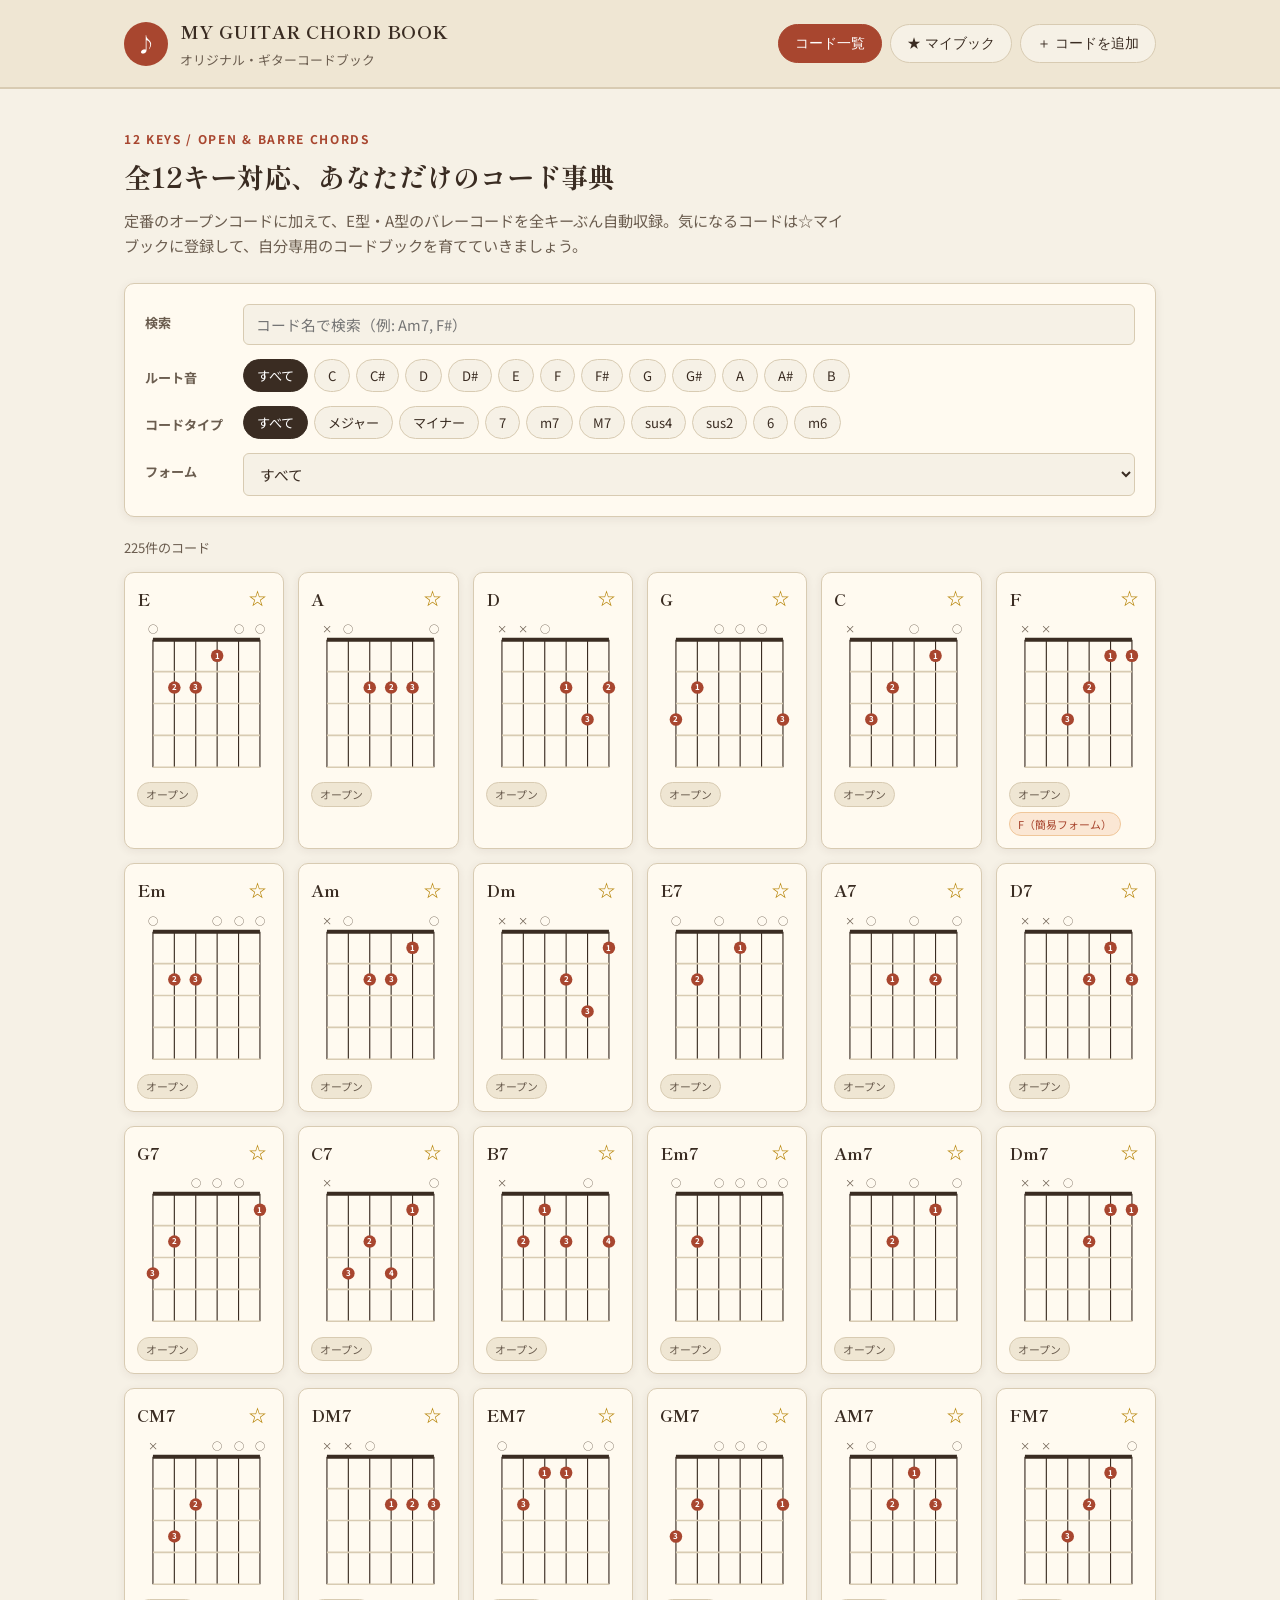
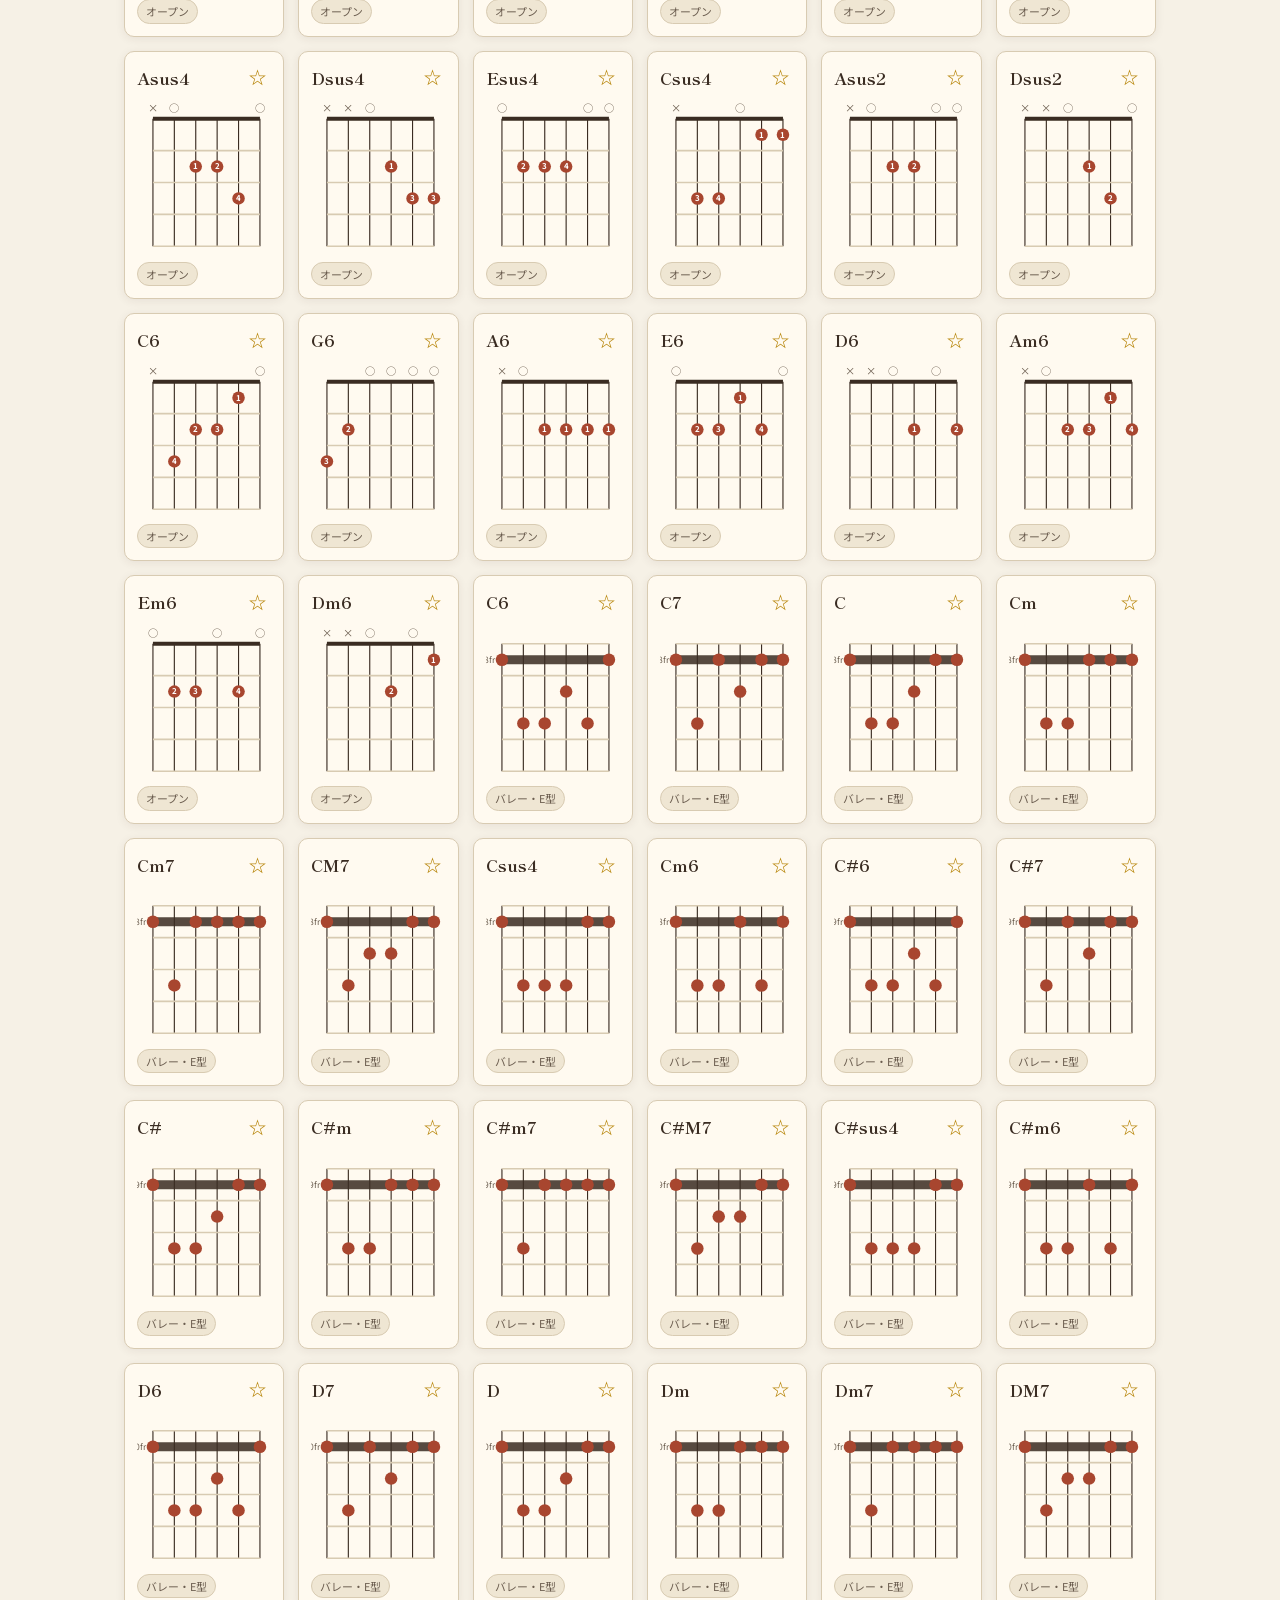
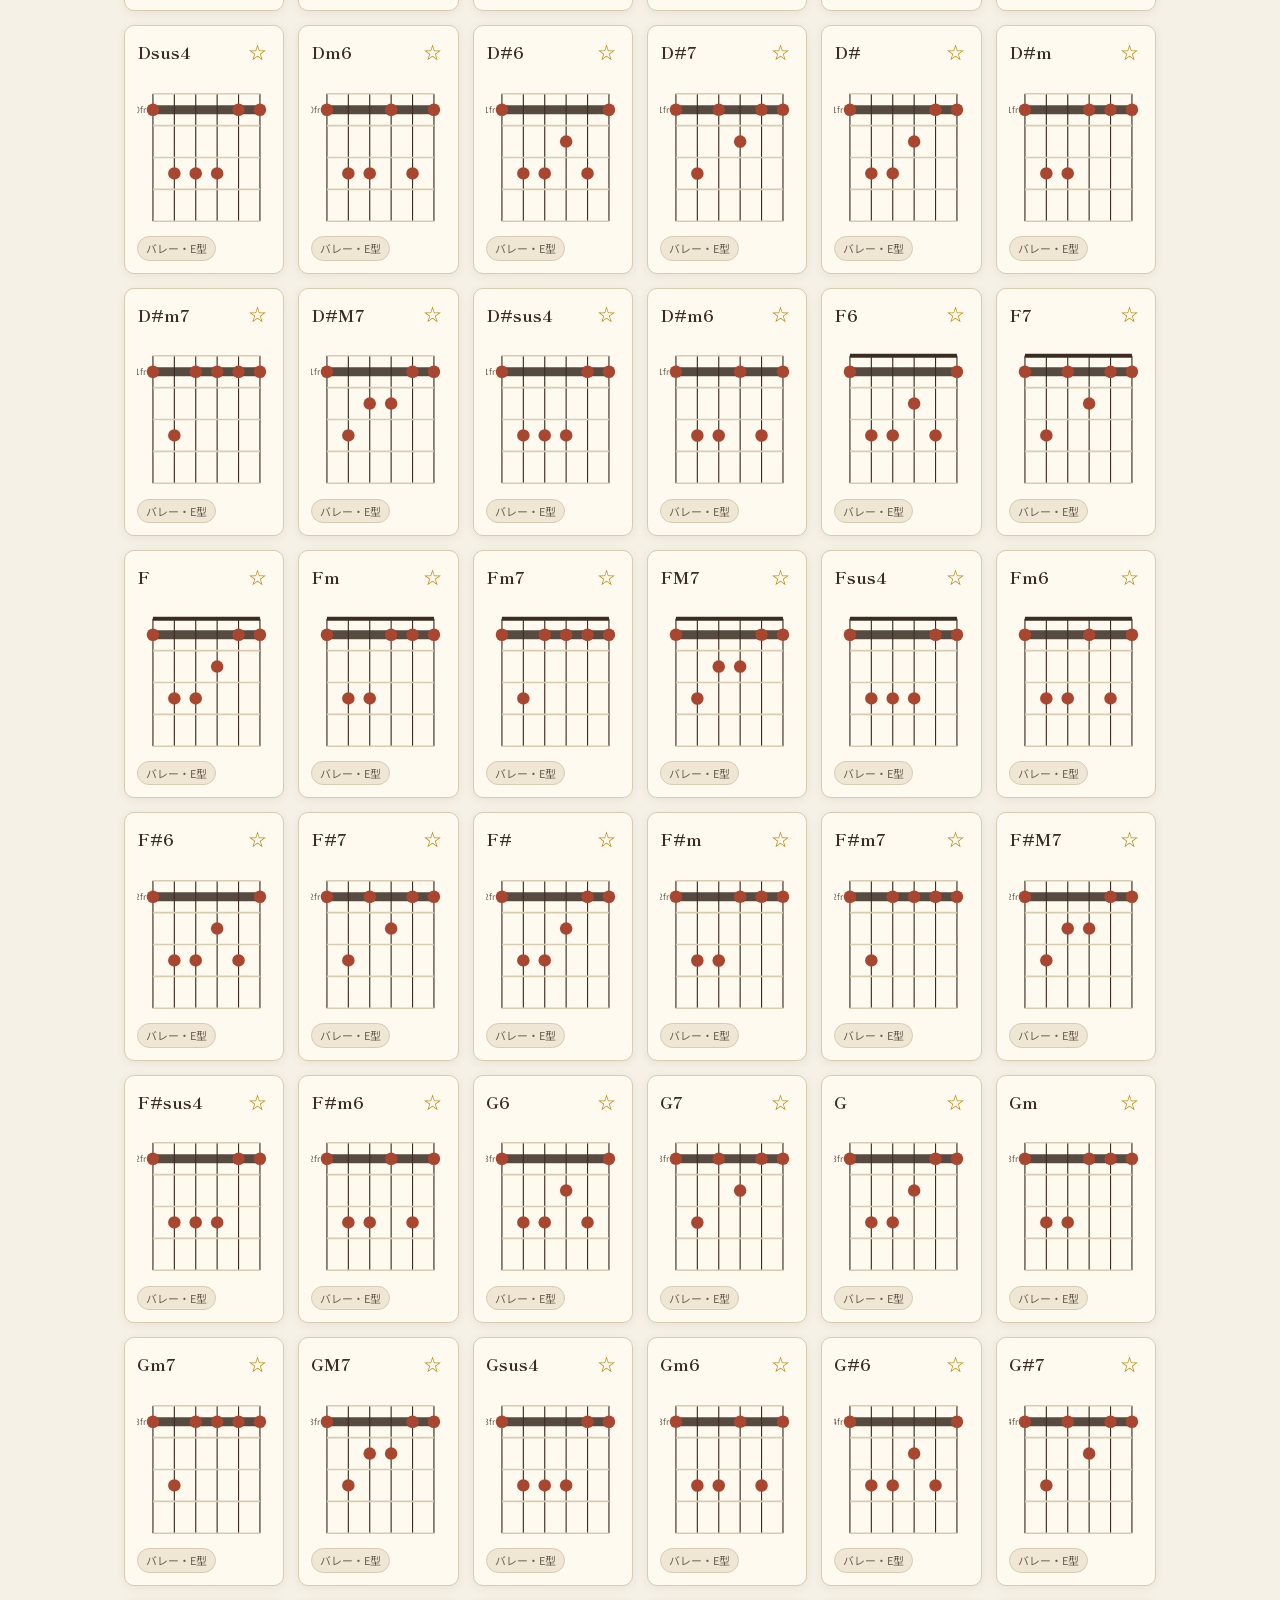
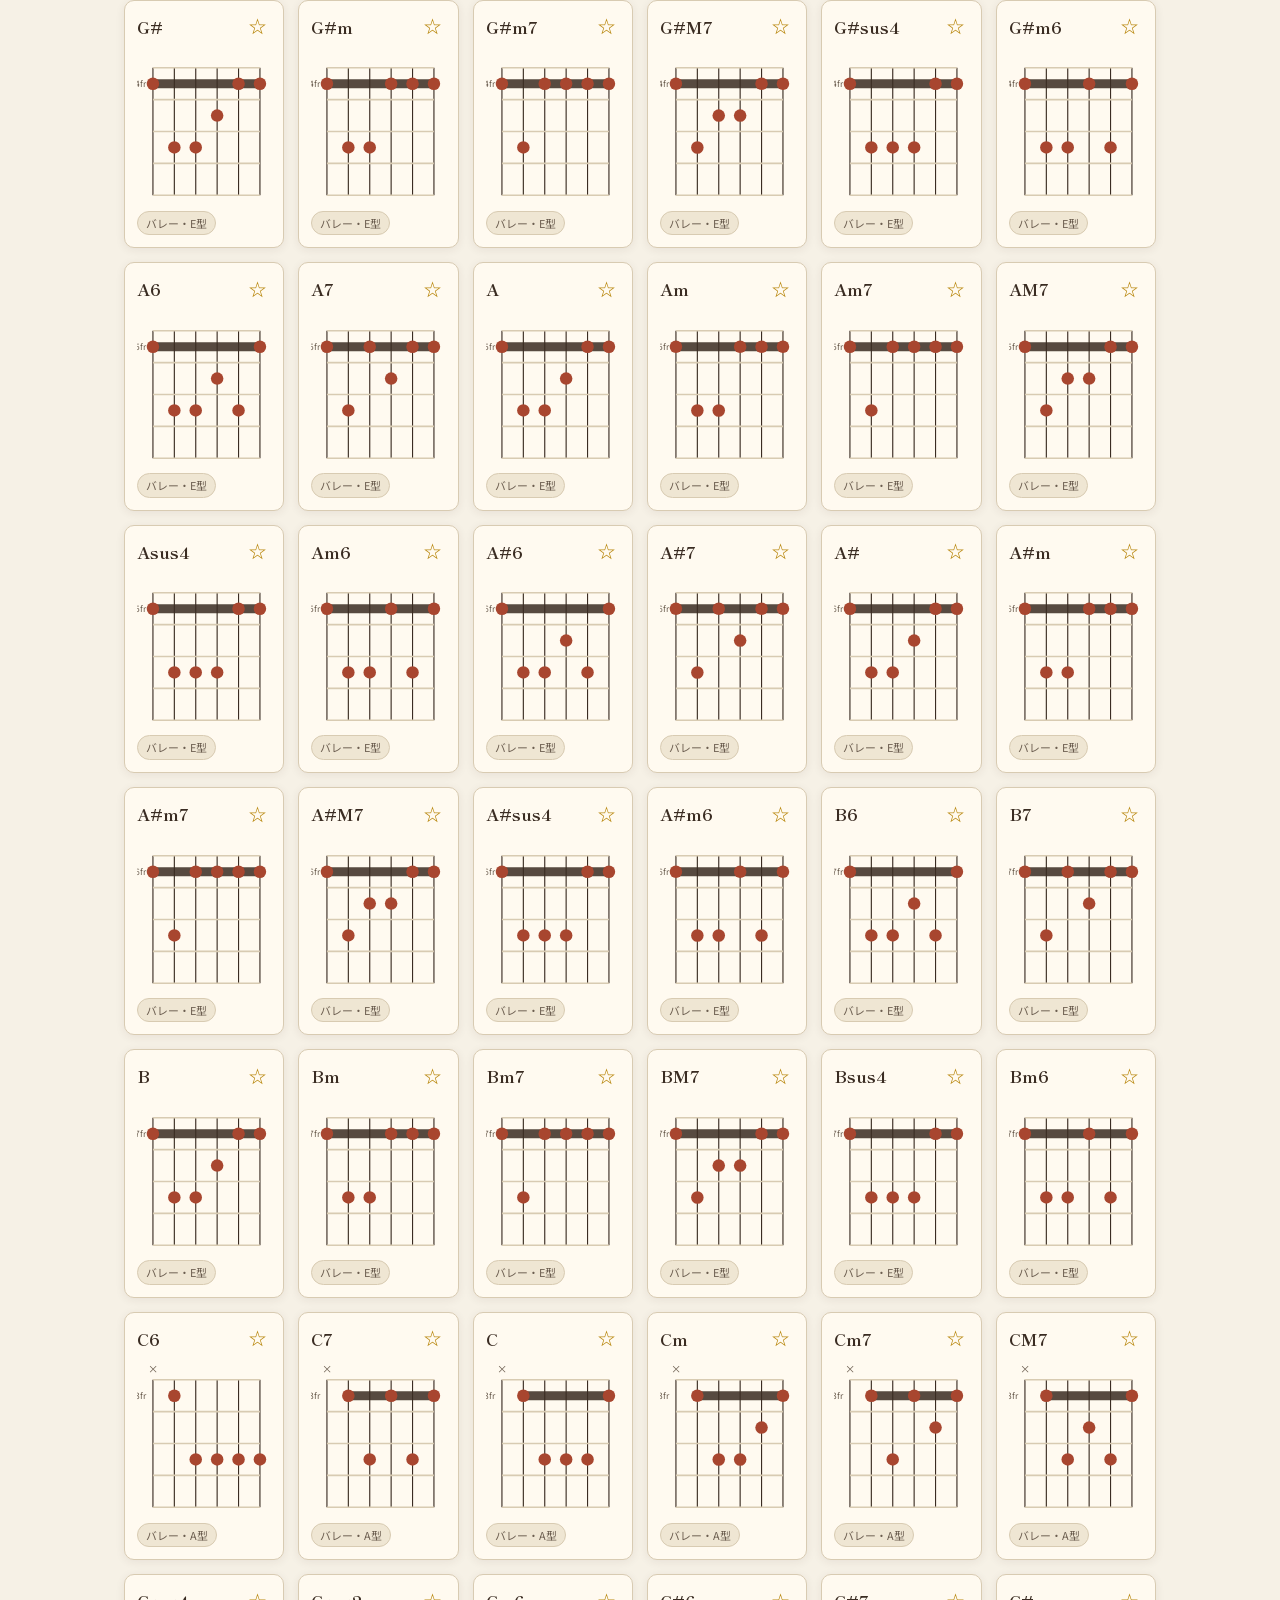
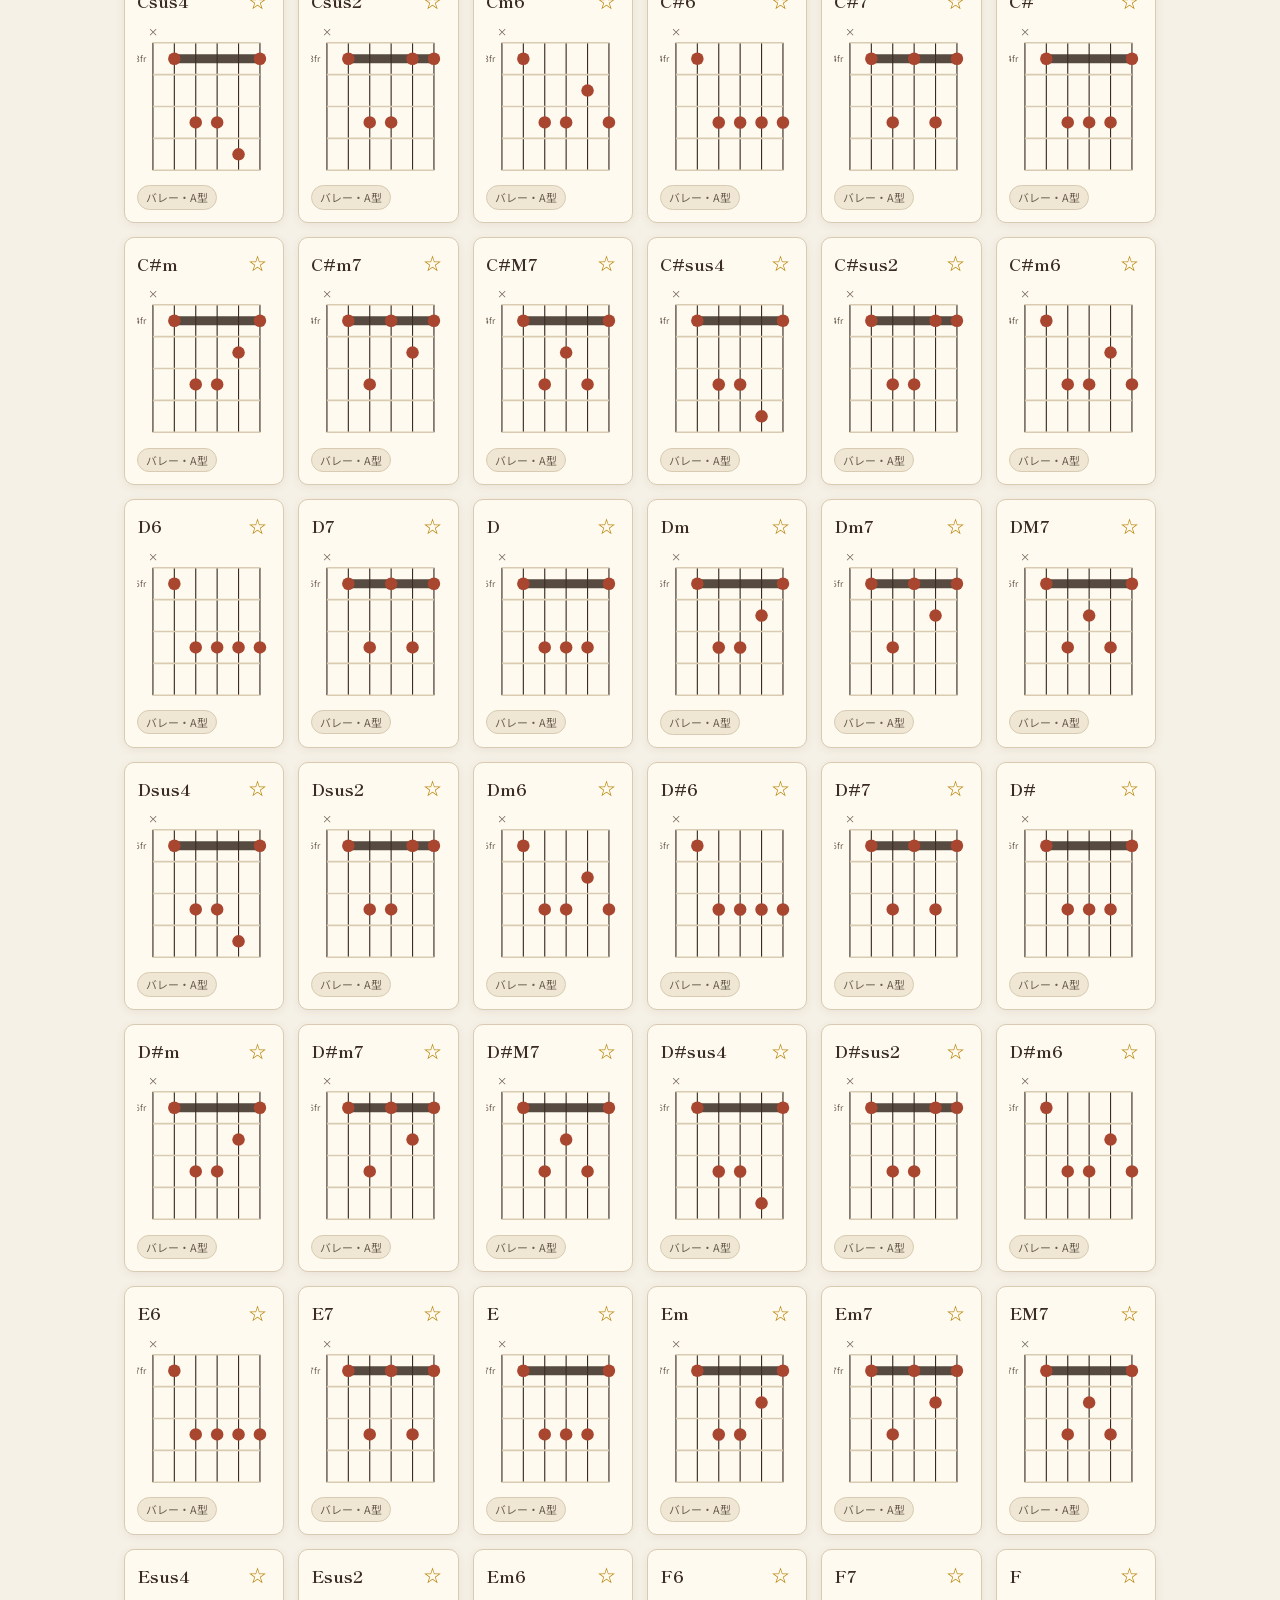
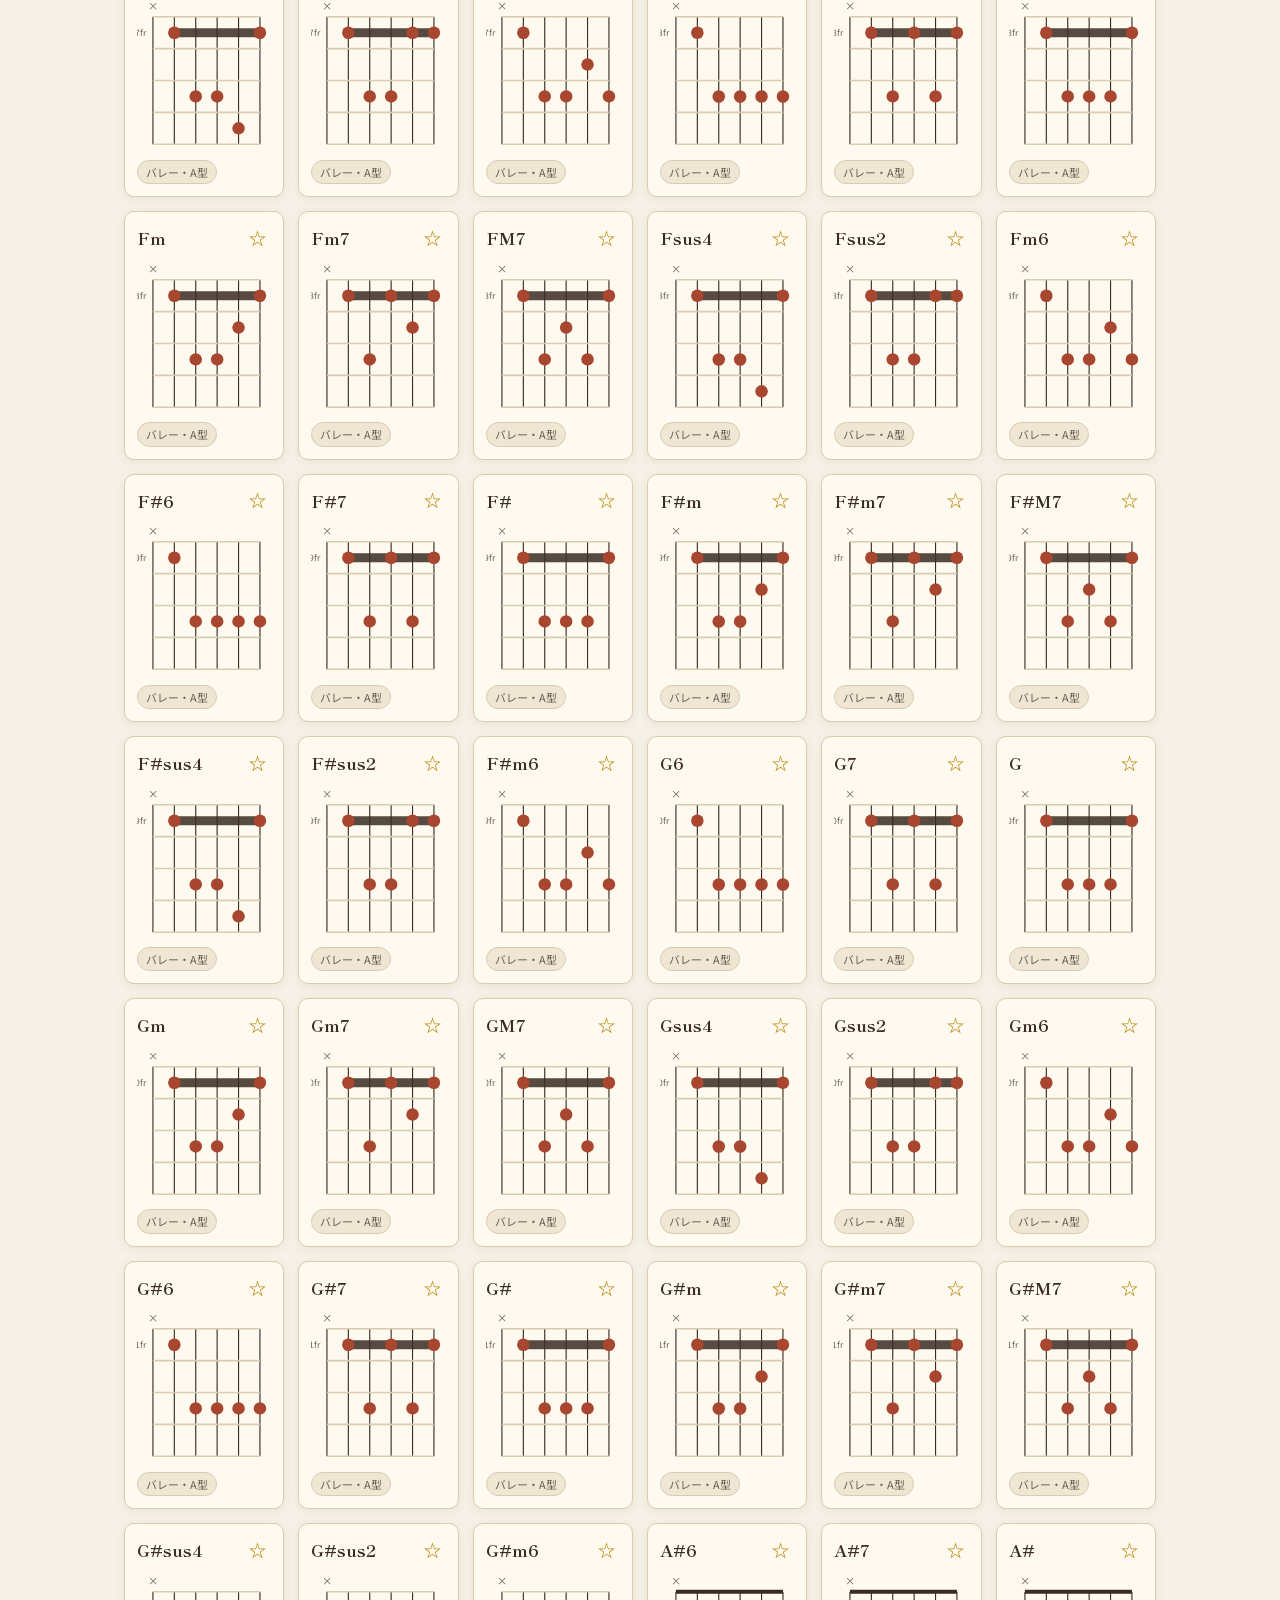
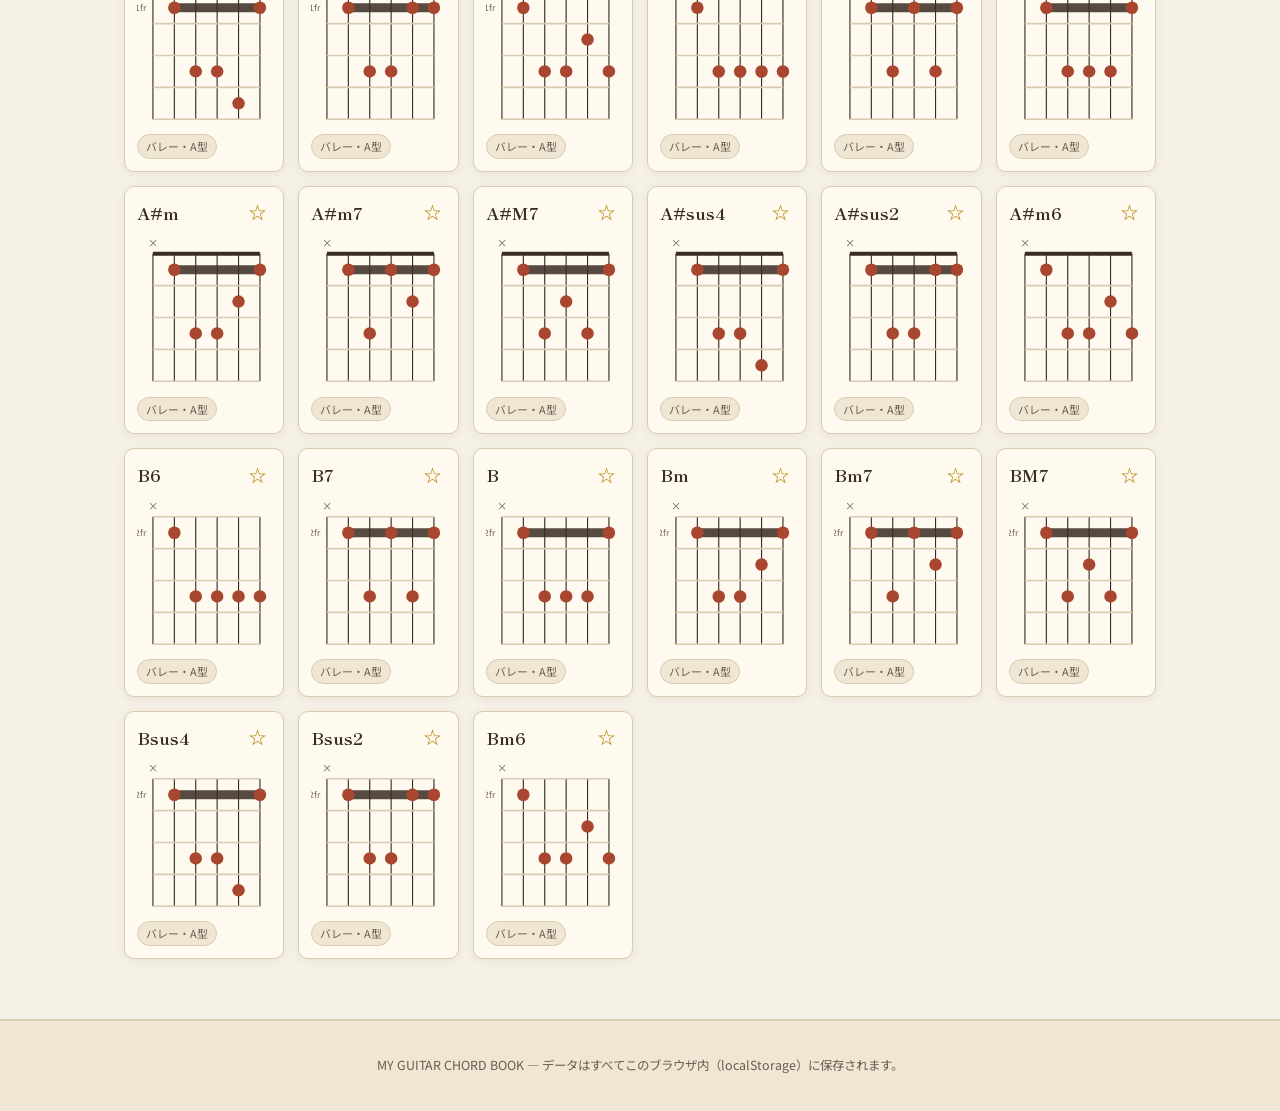
==== guitar-chordbook/index.html @ 86be12a0 "Add original guitar chord book web app Interactive chord library covering all 12 keys with open chor" ====
<!DOCTYPE html>
<html lang="ja">
<head>
<meta charset="UTF-8">
<meta name="viewport" content="width=device-width, initial-scale=1.0">
<title>MY GUITAR CHORD BOOK | オリジナルギターコードブック</title>
<meta name="description" content="全12キー対応、オープンコードとバレーコード（E型・A型）を網羅したオリジナルのギターコードブック。お気に入り登録、練習メモ、自作コードの追加もできます。">
<link rel="preconnect" href="https://fonts.googleapis.com">
<link rel="preconnect" href="https://fonts.gstatic.com" crossorigin>
<link href="https://fonts.googleapis.com/css2?family=Shippori+Mincho:wght@500;700&family=Noto+Sans+JP:wght@400;500;700&display=swap" rel="stylesheet">
<link rel="stylesheet" href="css/style.css">
</head>
<body>

<header class="header">
  <div class="container header__inner">
    <div class="brand">
      <span class="brand__mark" aria-hidden="true">♪</span>
      <div>
        <p class="brand__title">MY GUITAR CHORD BOOK</p>
        <p class="brand__subtitle">オリジナル・ギターコードブック</p>
      </div>
    </div>
    <nav class="nav-tabs" id="navTabs">
      <button class="nav-tab is-active" data-view="library">コード一覧</button>
      <button class="nav-tab" data-view="mybook">★ マイブック</button>
      <button class="nav-tab" data-view="add">＋ コードを追加</button>
    </nav>
  </div>
</header>

<main class="container">

  <section id="libraryPanel">
    <div class="intro">
      <p class="intro__eyebrow">12 KEYS / OPEN &amp; BARRE CHORDS</p>
      <h1 class="intro__title">全12キー対応、あなただけのコード事典</h1>
      <p class="intro__text">定番のオープンコードに加えて、E型・A型のバレーコードを全キーぶん自動収録。気になるコードは☆マイブックに登録して、自分専用のコードブックを育てていきましょう。</p>
    </div>

    <div class="filter-bar" id="filterBar">
      <div class="filter-row">
        <label class="filter-label">検索</label>
        <input type="search" id="searchInput" class="search-input" placeholder="コード名で検索（例: Am7, F#）">
      </div>
      <div class="filter-row">
        <label class="filter-label">ルート音</label>
        <div class="chip-row" id="rootFilter"></div>
      </div>
      <div class="filter-row">
        <label class="filter-label">コードタイプ</label>
        <div class="chip-row" id="typeFilter"></div>
      </div>
      <div class="filter-row">
        <label class="filter-label" for="voicingFilter">フォーム</label>
        <select id="voicingFilter" class="select-input">
          <option value="all">すべて</option>
          <option value="open">オープンコード</option>
          <option value="barre-E-shape">バレーコード（E型）</option>
          <option value="barre-A-shape">バレーコード（A型）</option>
        </select>
      </div>
    </div>

    <p class="mybook-hint" id="mybookHint" hidden>★をつけたお気に入りコードと、自分で追加したマイコードが表示されています。</p>

    <p class="result-count" id="resultCount"></p>
    <div class="chord-grid" id="chordGrid"></div>
    <p class="empty-state" id="emptyState" hidden></p>
  </section>

  <section id="addPanel" hidden>
    <div class="intro">
      <p class="intro__eyebrow">CREATE YOUR OWN</p>
      <h1 class="intro__title">オリジナルコードを追加する</h1>
      <p class="intro__text">好きな押さえ方や、曲の中で見つけた独自のボイシングを登録できます。フレット番号は開放弦なら 0、鳴らさない弦は X（または空欄）を入力してください。</p>
    </div>

    <form id="addForm" class="form">
      <div class="form__field">
        <label for="customName">コード名</label>
        <input type="text" id="customName" placeholder="例: Csus2(自作フォーム)" required>
      </div>

      <div class="form__grid" id="fretInputs"></div>

      <div class="form__field">
        <label for="customMemo">メモ（任意）</label>
        <textarea id="customMemo" rows="3" placeholder="使う曲、押さえ方のコツなど"></textarea>
      </div>

      <button type="submit" class="btn btn--primary">マイブックに追加する</button>
    </form>
  </section>

</main>

<div class="modal" id="chordModal" hidden>
  <div class="modal__panel" role="dialog" aria-modal="true">
    <button class="modal__close" data-action="close" aria-label="閉じる">×</button>
    <div id="modalBody"></div>
  </div>
</div>

<footer class="footer">
  <div class="container footer__inner">
    <p>MY GUITAR CHORD BOOK &mdash; データはすべてこのブラウザ内（localStorage）に保存されます。</p>
  </div>
</footer>

<script src="js/chords.js"></script>
<script src="js/app.js"></script>
</body>
</html>
---- guitar-chordbook/css/style.css ----
:root {
  --paper: #f6f1e6;
  --paper-alt: #efe6d3;
  --ink: #3a2c22;
  --ink-soft: #6b5d4f;
  --line: #d8cbb2;
  --accent: #a8462f;
  --accent-soft: #c97a4a;
  --gold: #b8860b;
  --card-bg: #fffaf0;
  --shadow: 0 2px 10px rgba(58, 44, 34, 0.08);
  --radius: 10px;
  font-size: 16px;
}

* { box-sizing: border-box; }

body {
  margin: 0;
  background: var(--paper);
  color: var(--ink);
  font-family: 'Noto Sans JP', -apple-system, BlinkMacSystemFont, sans-serif;
  line-height: 1.7;
}

h1, h2, .brand__title {
  font-family: 'Shippori Mincho', serif;
}

.container {
  max-width: 1080px;
  margin: 0 auto;
  padding: 0 24px;
}

a { color: inherit; }

/* ---------- Header ---------- */

.header {
  background: var(--paper-alt);
  border-bottom: 2px solid var(--line);
  position: sticky;
  top: 0;
  z-index: 20;
}

.header__inner {
  display: flex;
  align-items: center;
  justify-content: space-between;
  flex-wrap: wrap;
  gap: 16px;
  padding: 16px 24px;
}

.brand {
  display: flex;
  align-items: center;
  gap: 12px;
}

.brand__mark {
  width: 44px;
  height: 44px;
  border-radius: 50%;
  background: var(--accent);
  color: #fff;
  display: flex;
  align-items: center;
  justify-content: center;
  font-size: 20px;
  flex-shrink: 0;
}

.brand__title {
  margin: 0;
  font-weight: 700;
  font-size: 1.15rem;
  letter-spacing: 0.02em;
}

.brand__subtitle {
  margin: 2px 0 0;
  font-size: 0.8rem;
  color: var(--ink-soft);
}

.nav-tabs {
  display: flex;
  gap: 8px;
  flex-wrap: wrap;
}

.nav-tab {
  border: 1px solid var(--line);
  background: var(--paper);
  color: var(--ink);
  padding: 9px 16px;
  border-radius: 999px;
  font-size: 0.88rem;
  cursor: pointer;
  font-weight: 500;
  transition: background 0.15s, color 0.15s, border-color 0.15s;
}

.nav-tab:hover { border-color: var(--accent-soft); }

.nav-tab.is-active {
  background: var(--accent);
  border-color: var(--accent);
  color: #fff;
}

/* ---------- Intro ---------- */

.intro {
  padding: 40px 0 24px;
  max-width: 720px;
}

.intro__eyebrow {
  margin: 0 0 8px;
  letter-spacing: 0.14em;
  font-size: 0.75rem;
  color: var(--accent);
  font-weight: 700;
}

.intro__title {
  margin: 0 0 12px;
  font-size: 1.7rem;
  line-height: 1.4;
}

.intro__text {
  margin: 0;
  color: var(--ink-soft);
  font-size: 0.95rem;
}

/* ---------- Filter bar ---------- */

.filter-bar {
  background: var(--card-bg);
  border: 1px solid var(--line);
  border-radius: var(--radius);
  padding: 20px;
  margin-bottom: 20px;
  display: flex;
  flex-direction: column;
  gap: 14px;
  box-shadow: var(--shadow);
}

.filter-bar[hidden] { display: none; }

.filter-row {
  display: flex;
  align-items: flex-start;
  gap: 14px;
  flex-wrap: wrap;
}

.filter-label {
  font-size: 0.82rem;
  font-weight: 700;
  color: var(--ink-soft);
  min-width: 84px;
  padding-top: 8px;
}

.search-input, .select-input {
  flex: 1;
  min-width: 200px;
  padding: 9px 12px;
  border: 1px solid var(--line);
  border-radius: 6px;
  background: var(--paper);
  color: var(--ink);
  font-size: 0.92rem;
  font-family: inherit;
}

.chip-row {
  display: flex;
  flex-wrap: wrap;
  gap: 6px;
}

.chip {
  border: 1px solid var(--line);
  background: var(--paper);
  color: var(--ink);
  padding: 6px 13px;
  border-radius: 999px;
  font-size: 0.82rem;
  cursor: pointer;
  font-family: inherit;
}

.chip:hover { border-color: var(--accent-soft); }

.chip.is-active {
  background: var(--ink);
  border-color: var(--ink);
  color: #fff;
}

.mybook-hint {
  color: var(--ink-soft);
  font-size: 0.88rem;
  margin: 0 0 12px;
}

.result-count {
  color: var(--ink-soft);
  font-size: 0.82rem;
  margin: 0 0 12px;
}

.empty-state {
  text-align: center;
  color: var(--ink-soft);
  padding: 60px 20px;
  font-size: 0.95rem;
}

/* ---------- Chord grid & cards ---------- */

.chord-grid {
  display: grid;
  grid-template-columns: repeat(auto-fill, minmax(160px, 1fr));
  gap: 14px;
  padding-bottom: 60px;
}

.chord-card {
  background: var(--card-bg);
  border: 1px solid var(--line);
  border-radius: var(--radius);
  padding: 12px;
  cursor: pointer;
  box-shadow: var(--shadow);
  transition: transform 0.12s, box-shadow 0.12s;
}

.chord-card:hover, .chord-card:focus-visible {
  transform: translateY(-2px);
  box-shadow: 0 6px 16px rgba(58, 44, 34, 0.14);
  outline: none;
}

.chord-card__head {
  display: flex;
  align-items: center;
  justify-content: space-between;
  margin-bottom: 4px;
}

.chord-card__name {
  margin: 0;
  font-size: 1.05rem;
  font-weight: 700;
  font-family: 'Shippori Mincho', serif;
}

.star-btn {
  border: none;
  background: none;
  font-size: 1.2rem;
  color: var(--gold);
  cursor: pointer;
  line-height: 1;
  padding: 2px 4px;
}

.chord-card__diagram { display: flex; justify-content: center; }

.chord-card__foot {
  display: flex;
  flex-wrap: wrap;
  gap: 5px;
  margin-top: 6px;
}

.badge {
  font-size: 0.68rem;
  padding: 2px 8px;
  border-radius: 999px;
  background: var(--paper-alt);
  color: var(--ink-soft);
  border: 1px solid var(--line);
}

.badge--alt { background: #fbe7d4; color: var(--accent); border-color: #f0c79a; }
.badge--custom { background: #e4efe0; color: #3f6b34; border-color: #bcd8b0; }

/* ---------- SVG chord diagram ---------- */

.chord-svg { display: block; }
.string-line { stroke: var(--ink); stroke-width: 1; }
.fret-line { stroke: var(--line); stroke-width: 1.4; }
.nut-line { stroke: var(--ink); stroke-width: 3.5; }
.barre-bar { stroke: var(--ink); stroke-width: 8; stroke-linecap: round; opacity: 0.85; }
.dot { fill: var(--accent); }
.finger-label { fill: #fff; font-size: 7px; font-weight: 700; font-family: 'Noto Sans JP', sans-serif; }
.string-mark { fill: var(--ink-soft); font-size: 9px; font-family: 'Noto Sans JP', sans-serif; }
.fret-label { fill: var(--ink-soft); font-size: 7.5px; font-family: 'Noto Sans JP', sans-serif; }

/* ---------- Form (add custom chord) ---------- */

.form {
  background: var(--card-bg);
  border: 1px solid var(--line);
  border-radius: var(--radius);
  padding: 24px;
  max-width: 640px;
  box-shadow: var(--shadow);
  margin-bottom: 60px;
}

.form__field { margin-bottom: 16px; display: flex; flex-direction: column; gap: 6px; }

.form__field label {
  font-size: 0.85rem;
  font-weight: 700;
  color: var(--ink-soft);
}

.form__field input, .form__field textarea {
  padding: 9px 12px;
  border: 1px solid var(--line);
  border-radius: 6px;
  background: var(--paper);
  color: var(--ink);
  font-family: inherit;
  font-size: 0.92rem;
}

.form__grid {
  display: grid;
  grid-template-columns: repeat(auto-fit, minmax(110px, 1fr));
  gap: 12px;
  margin-bottom: 18px;
  padding: 14px;
  background: var(--paper-alt);
  border-radius: 8px;
}

.form__field--small { margin-bottom: 0; }
.form__field--small label { font-size: 0.72rem; }
.form__field--small input { padding: 7px 9px; font-size: 0.85rem; }

.btn {
  display: inline-block;
  border: none;
  border-radius: 999px;
  padding: 11px 26px;
  font-size: 0.92rem;
  font-weight: 700;
  cursor: pointer;
  font-family: inherit;
}

.btn--primary { background: var(--accent); color: #fff; }
.btn--primary:hover { background: #8f3a26; }
.btn--danger { background: none; border: 1px solid var(--accent); color: var(--accent); margin-top: 16px; }
.btn--danger:hover { background: #fbe7d4; }

/* ---------- Modal ---------- */

.modal {
  position: fixed;
  inset: 0;
  background: rgba(58, 44, 34, 0.55);
  display: flex;
  align-items: center;
  justify-content: center;
  z-index: 100;
  padding: 20px;
}

.modal[hidden] { display: none; }

.modal__panel {
  background: var(--card-bg);
  border-radius: 14px;
  padding: 28px;
  max-width: 420px;
  width: 100%;
  max-height: 90vh;
  overflow-y: auto;
  position: relative;
  box-shadow: 0 20px 50px rgba(0,0,0,0.3);
}

.modal__close {
  position: absolute;
  top: 14px;
  right: 14px;
  border: none;
  background: none;
  font-size: 1.4rem;
  cursor: pointer;
  color: var(--ink-soft);
  line-height: 1;
}

.modal__head {
  display: flex;
  align-items: center;
  justify-content: space-between;
  flex-wrap: wrap;
  gap: 10px;
  margin-bottom: 12px;
}

.modal__head h2 {
  margin: 0;
  font-size: 1.4rem;
}

.modal__head .star-btn {
  font-size: 0.85rem;
  border: 1px solid var(--line);
  border-radius: 999px;
  padding: 5px 12px;
}

.modal__diagram { display: flex; justify-content: center; margin: 10px 0 18px; }

.modal__memo-label {
  display: block;
  font-size: 0.82rem;
  font-weight: 700;
  color: var(--ink-soft);
  margin-bottom: 6px;
}

.modal__memo {
  width: 100%;
  padding: 10px 12px;
  border: 1px solid var(--line);
  border-radius: 8px;
  background: var(--paper);
  color: var(--ink);
  font-family: inherit;
  font-size: 0.88rem;
  resize: vertical;
}

/* ---------- Footer ---------- */

.footer {
  border-top: 2px solid var(--line);
  background: var(--paper-alt);
  padding: 22px 0;
}

.footer__inner {
  text-align: center;
  font-size: 0.78rem;
  color: var(--ink-soft);
}

/* ---------- Responsive ---------- */

@media (max-width: 640px) {
  .header__inner { flex-direction: column; align-items: flex-start; }
  .filter-label { min-width: auto; width: 100%; padding-top: 0; }
  .intro__title { font-size: 1.35rem; }
}

/* ---------- Print (印刷して本のように使う) ---------- */

@media print {
  .header, .footer, .filter-bar, .nav-tabs, .modal, #addPanel { display: none !important; }
  body { background: #fff; }
  .chord-grid { grid-template-columns: repeat(4, 1fr); }
  .chord-card { box-shadow: none; break-inside: avoid; }
}
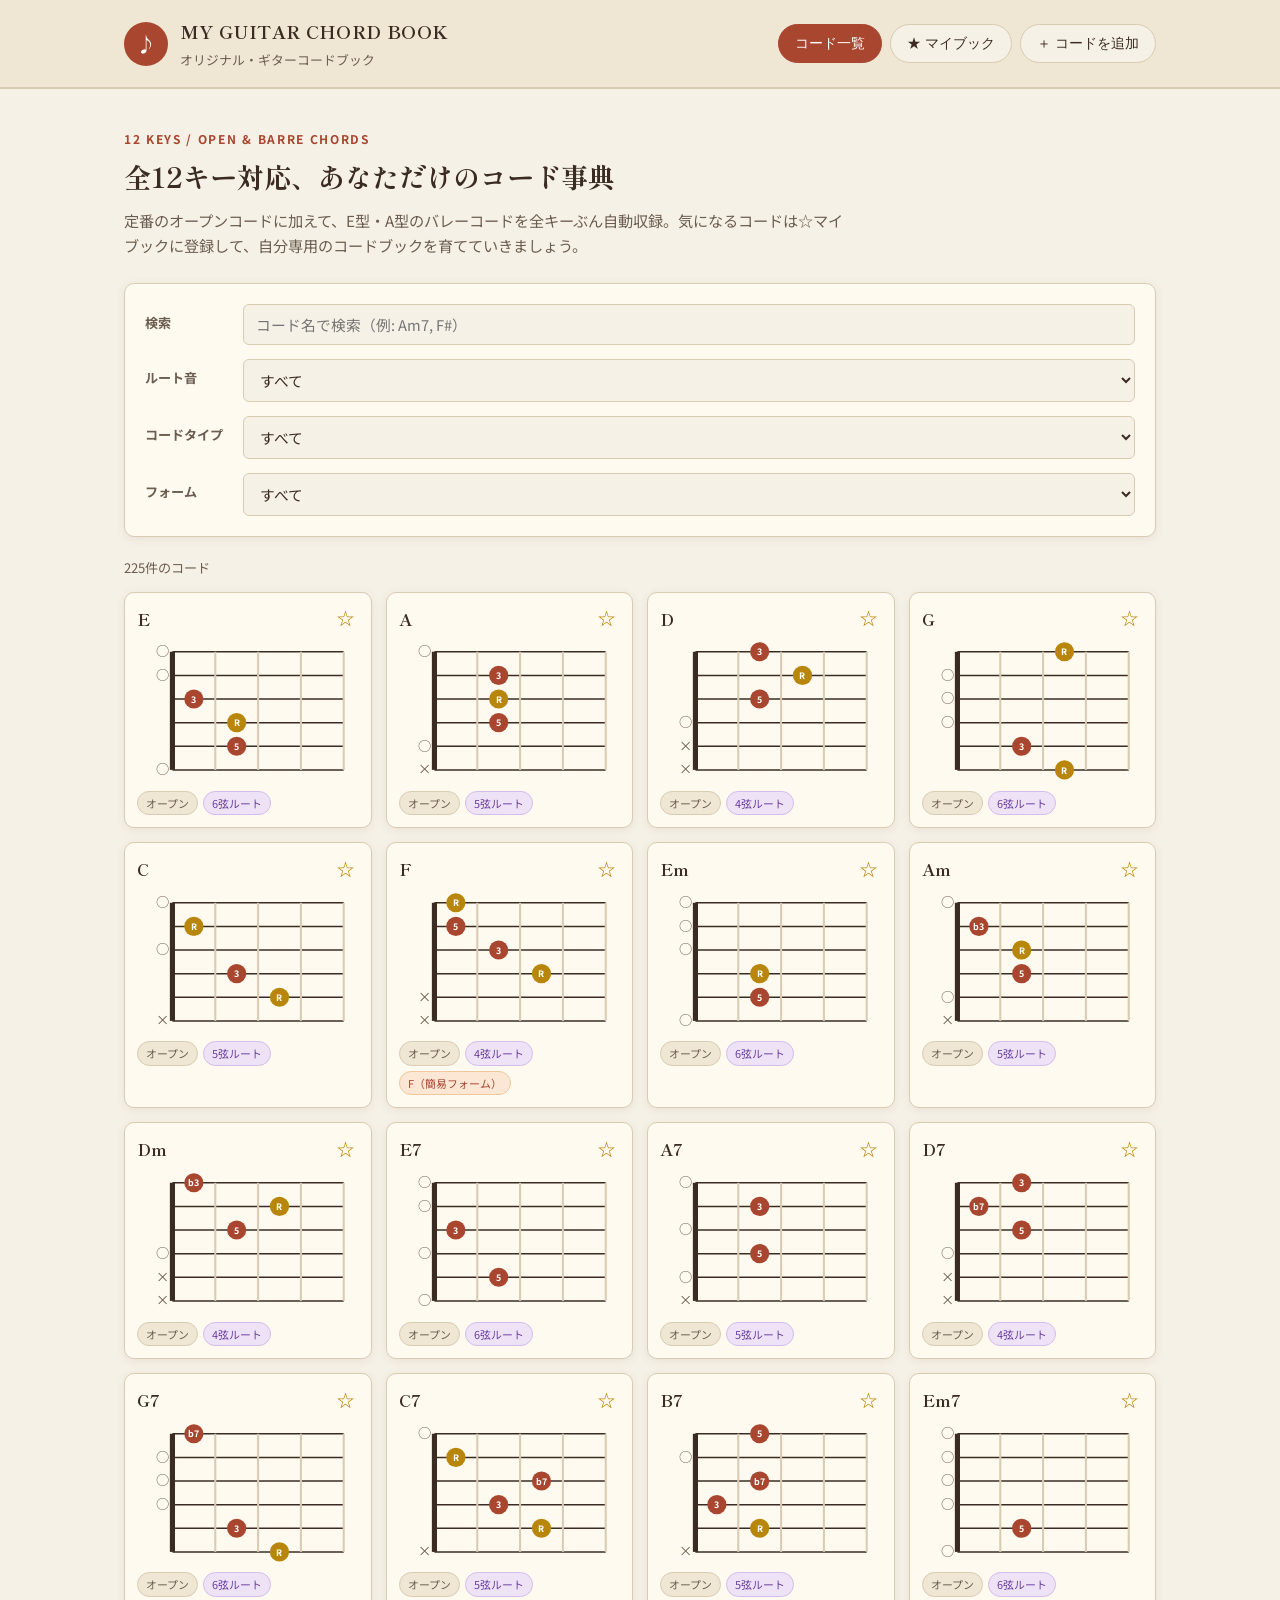
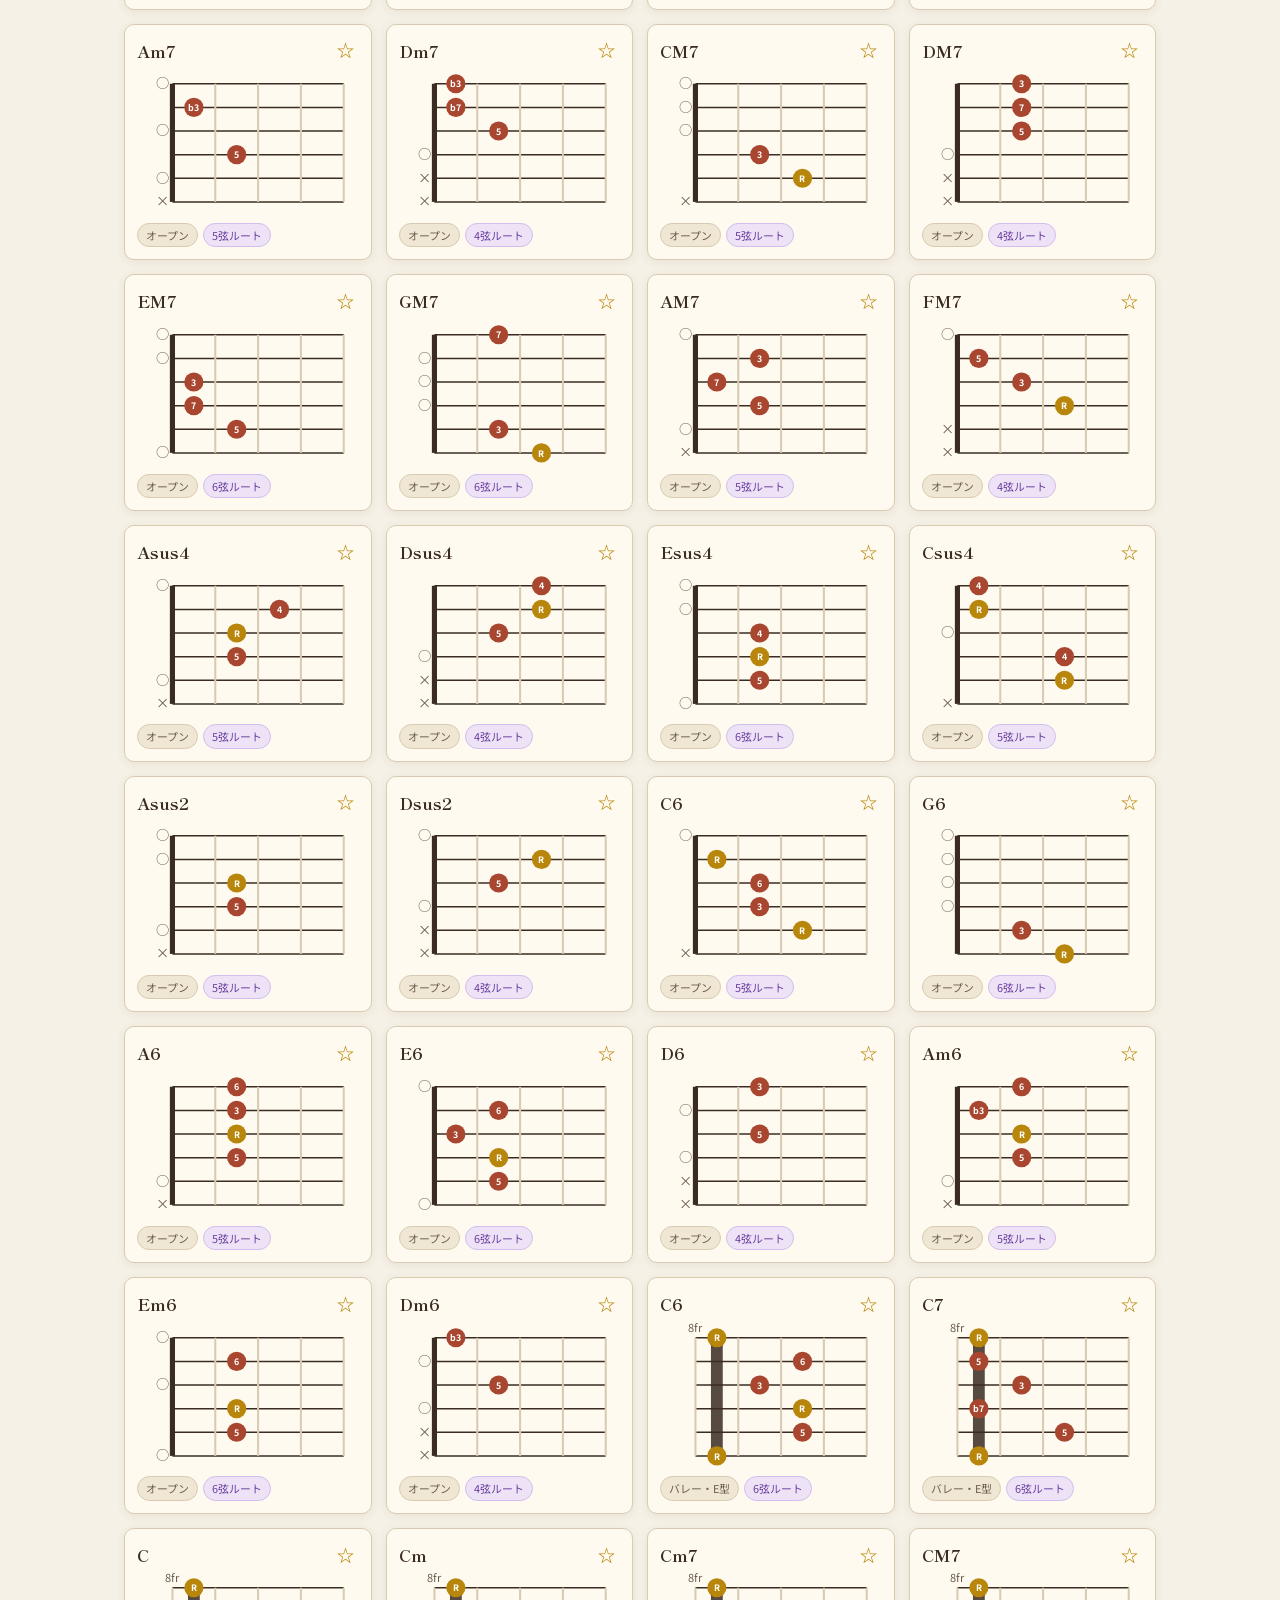
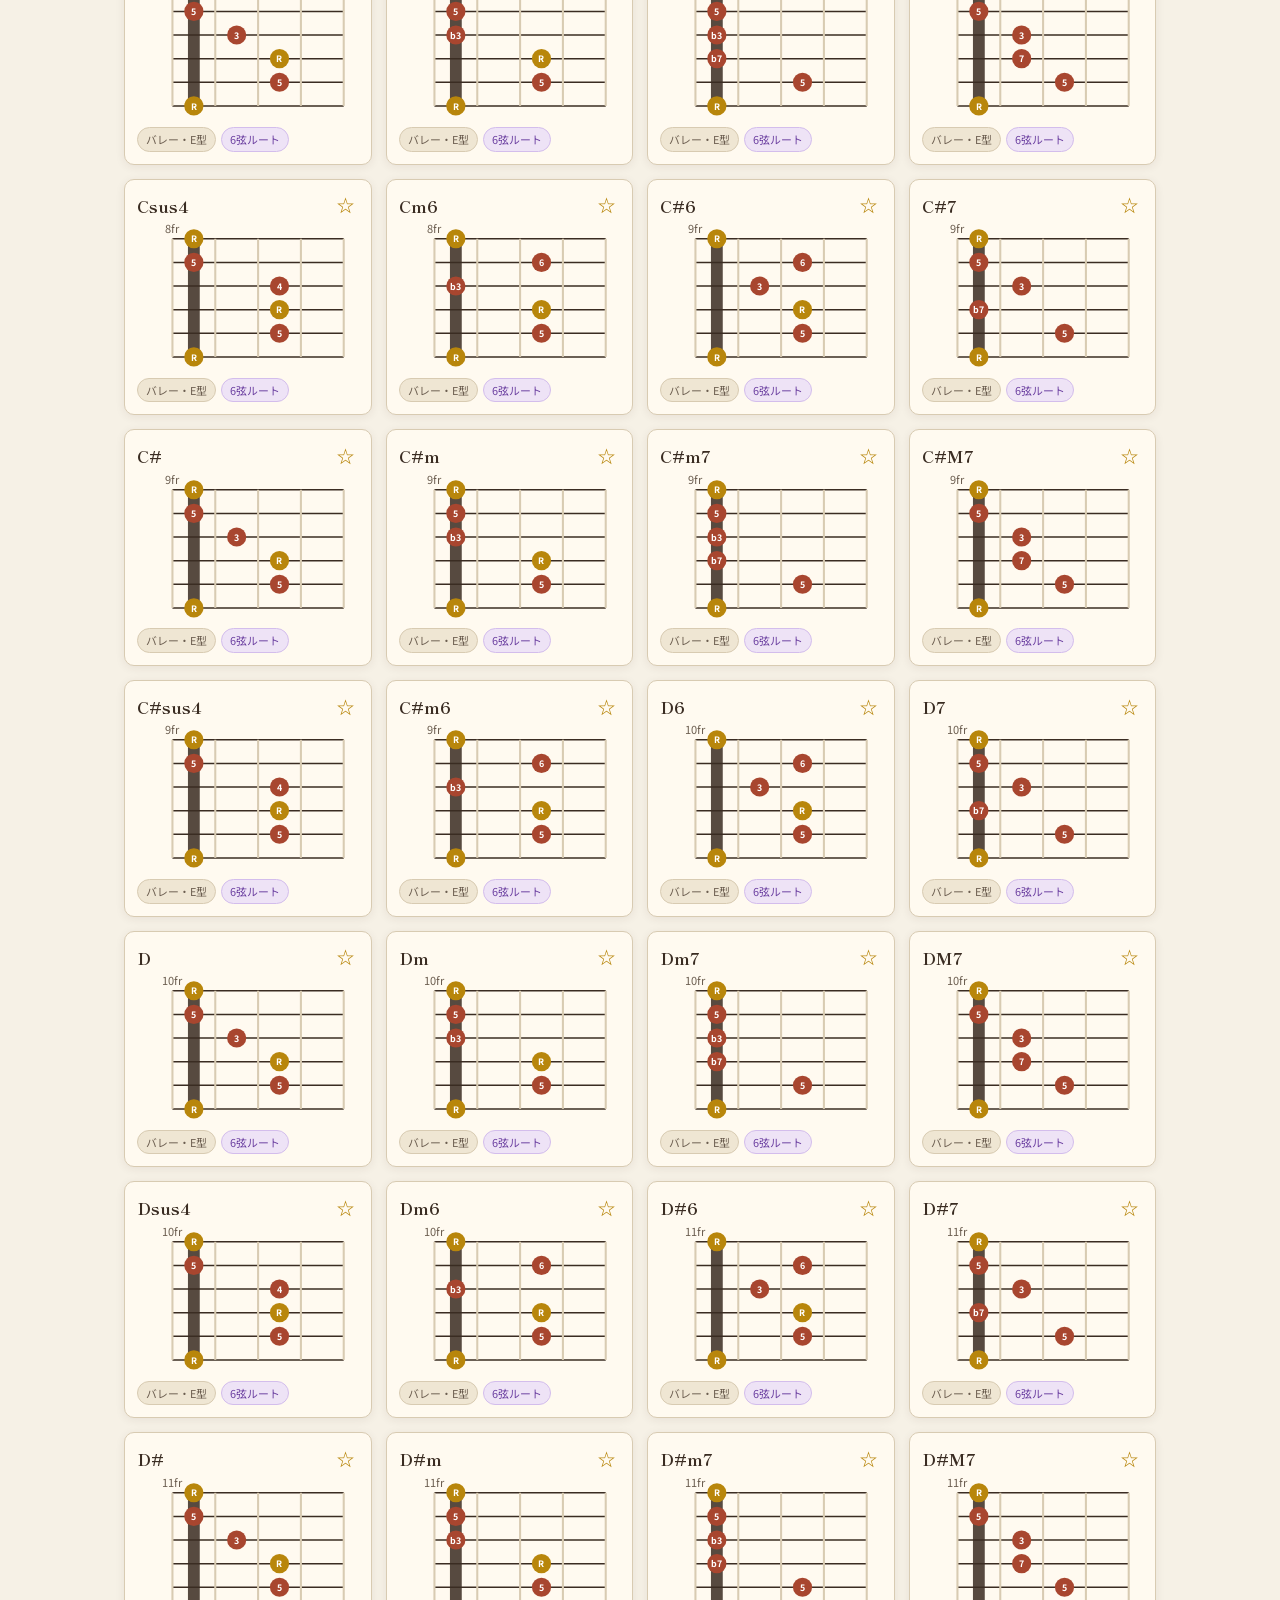
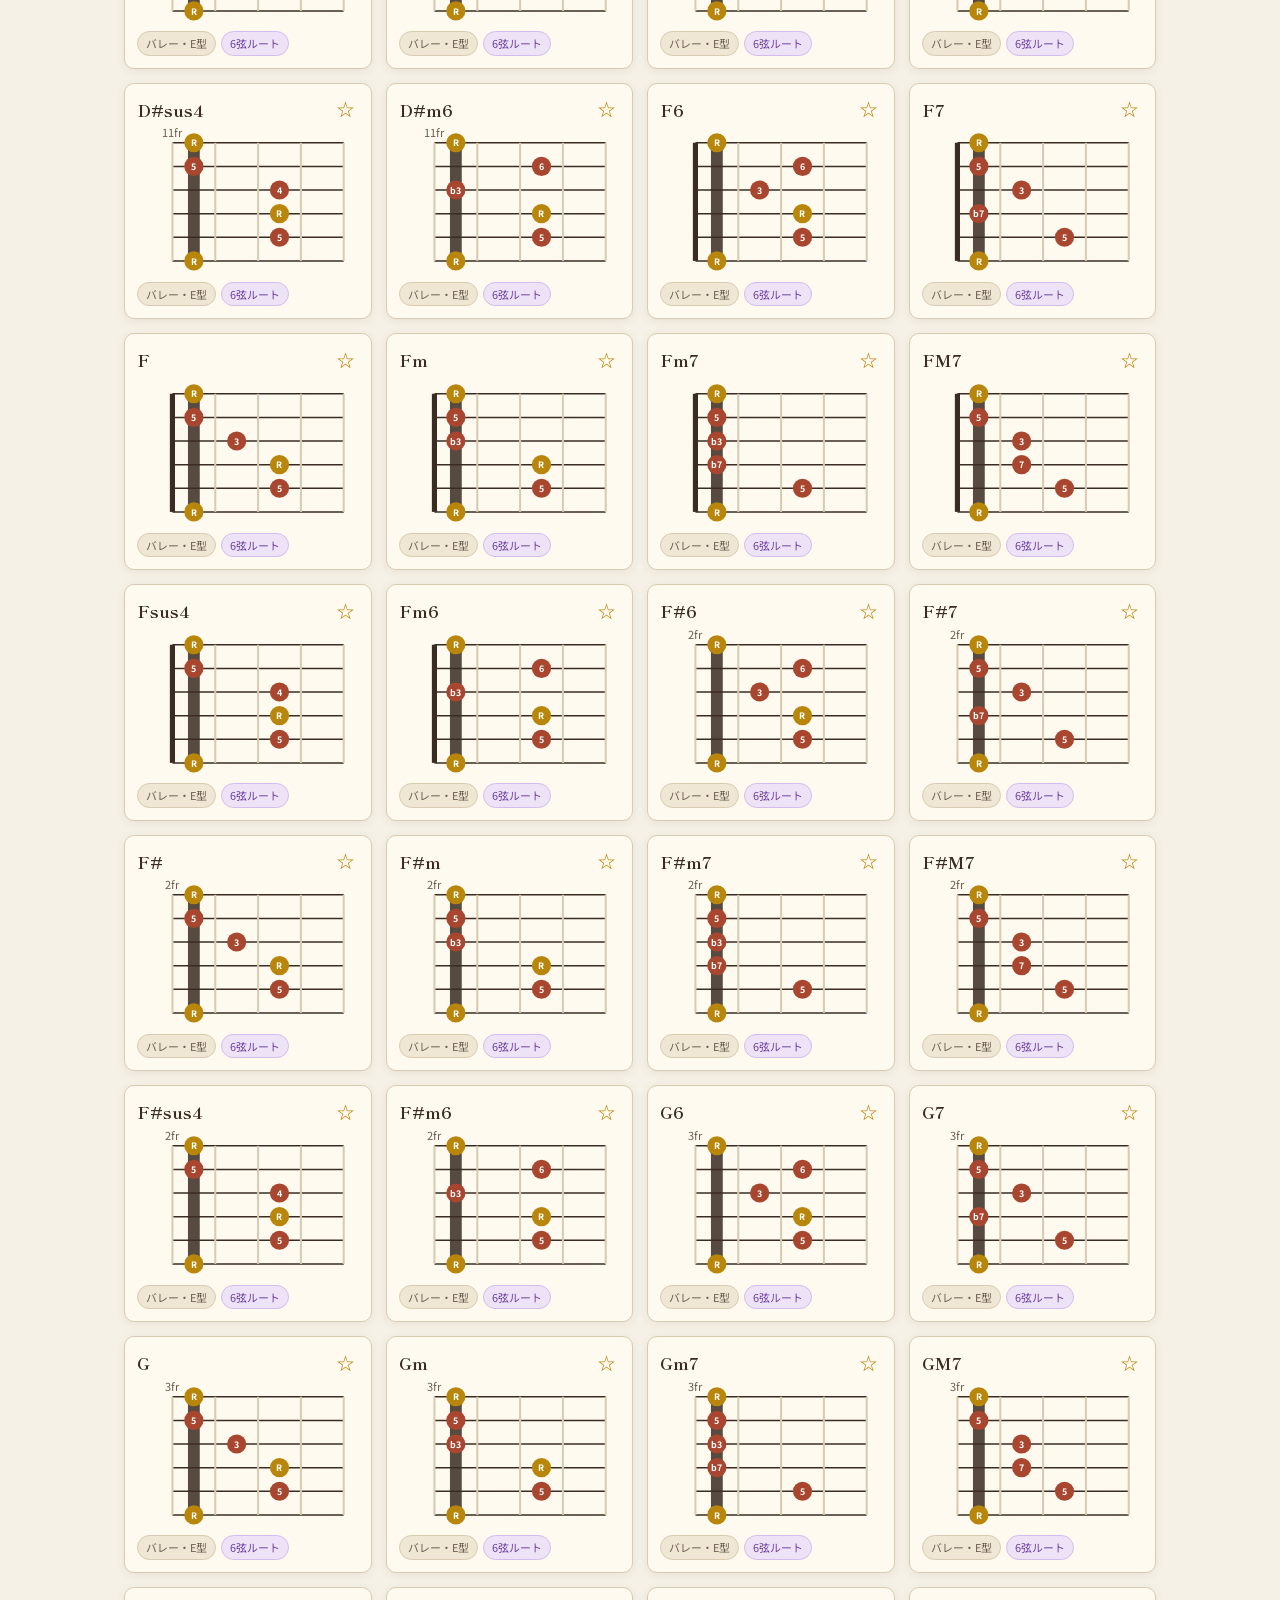
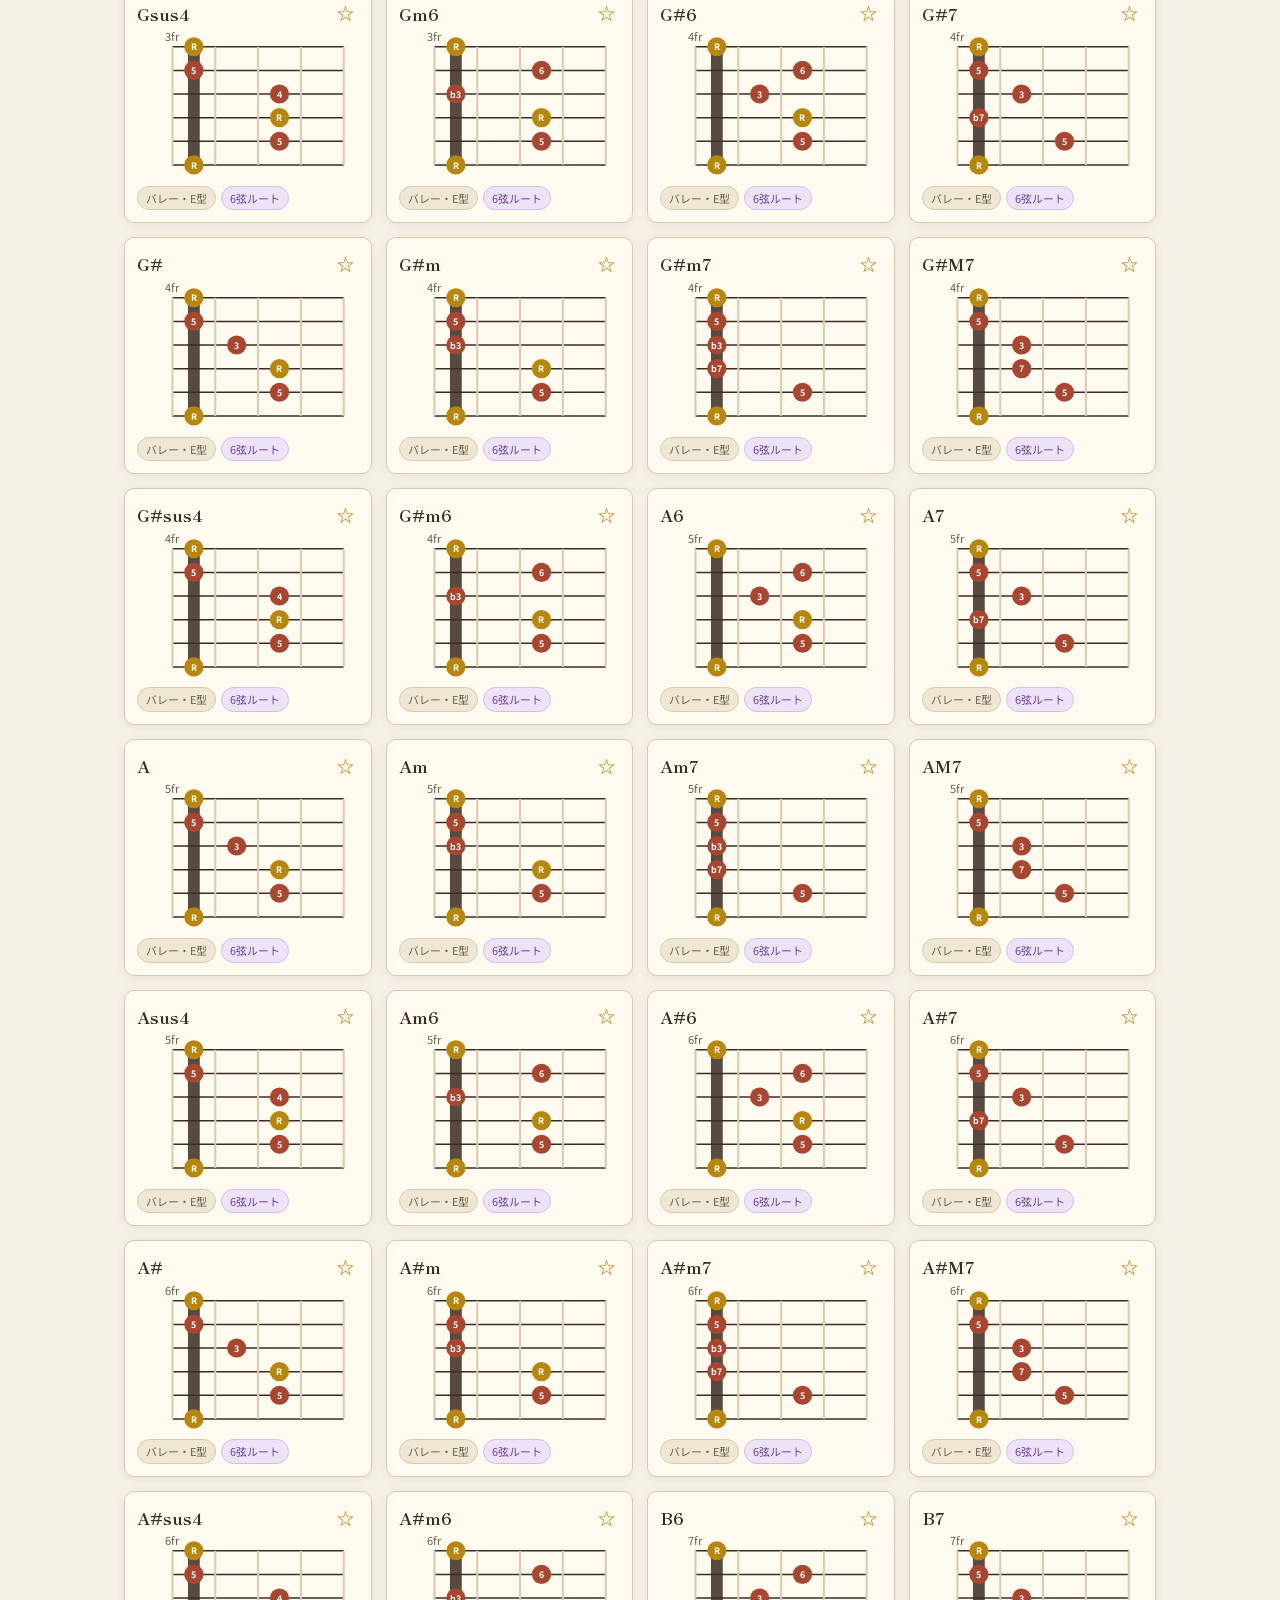
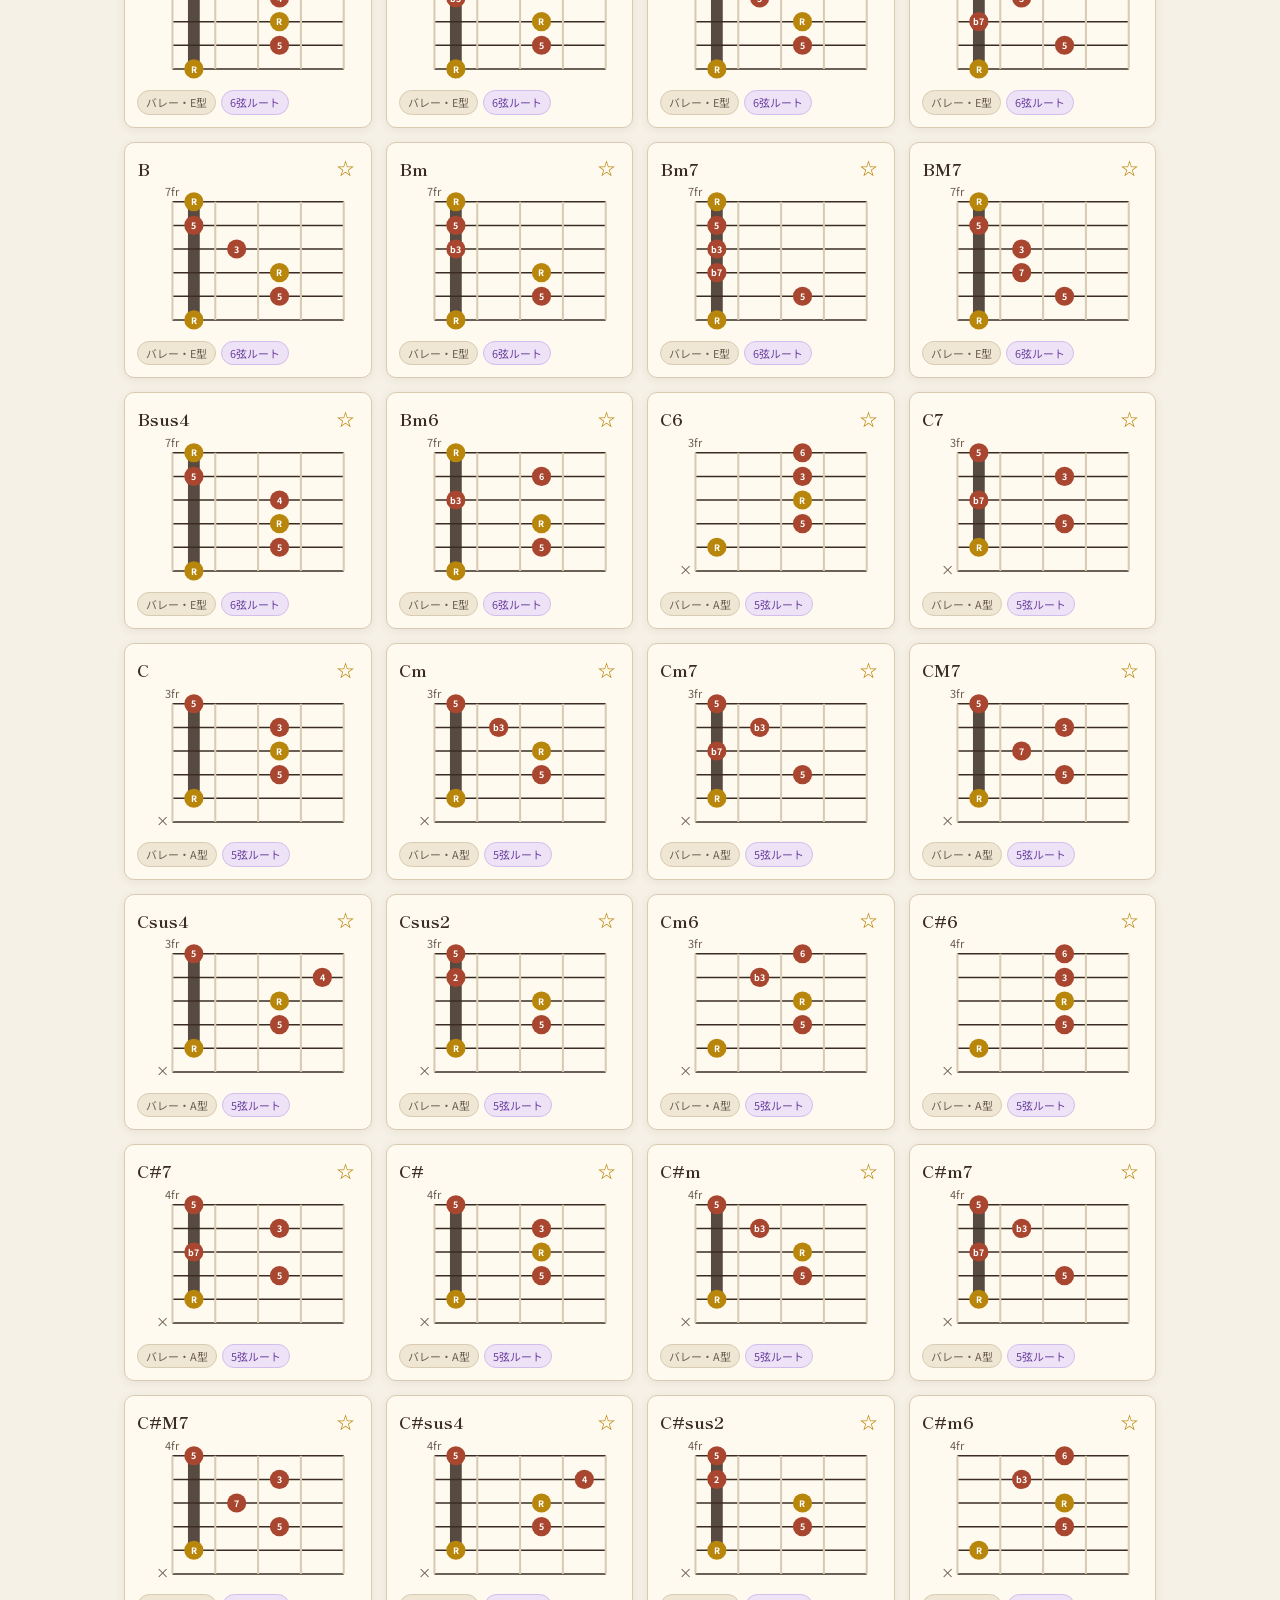
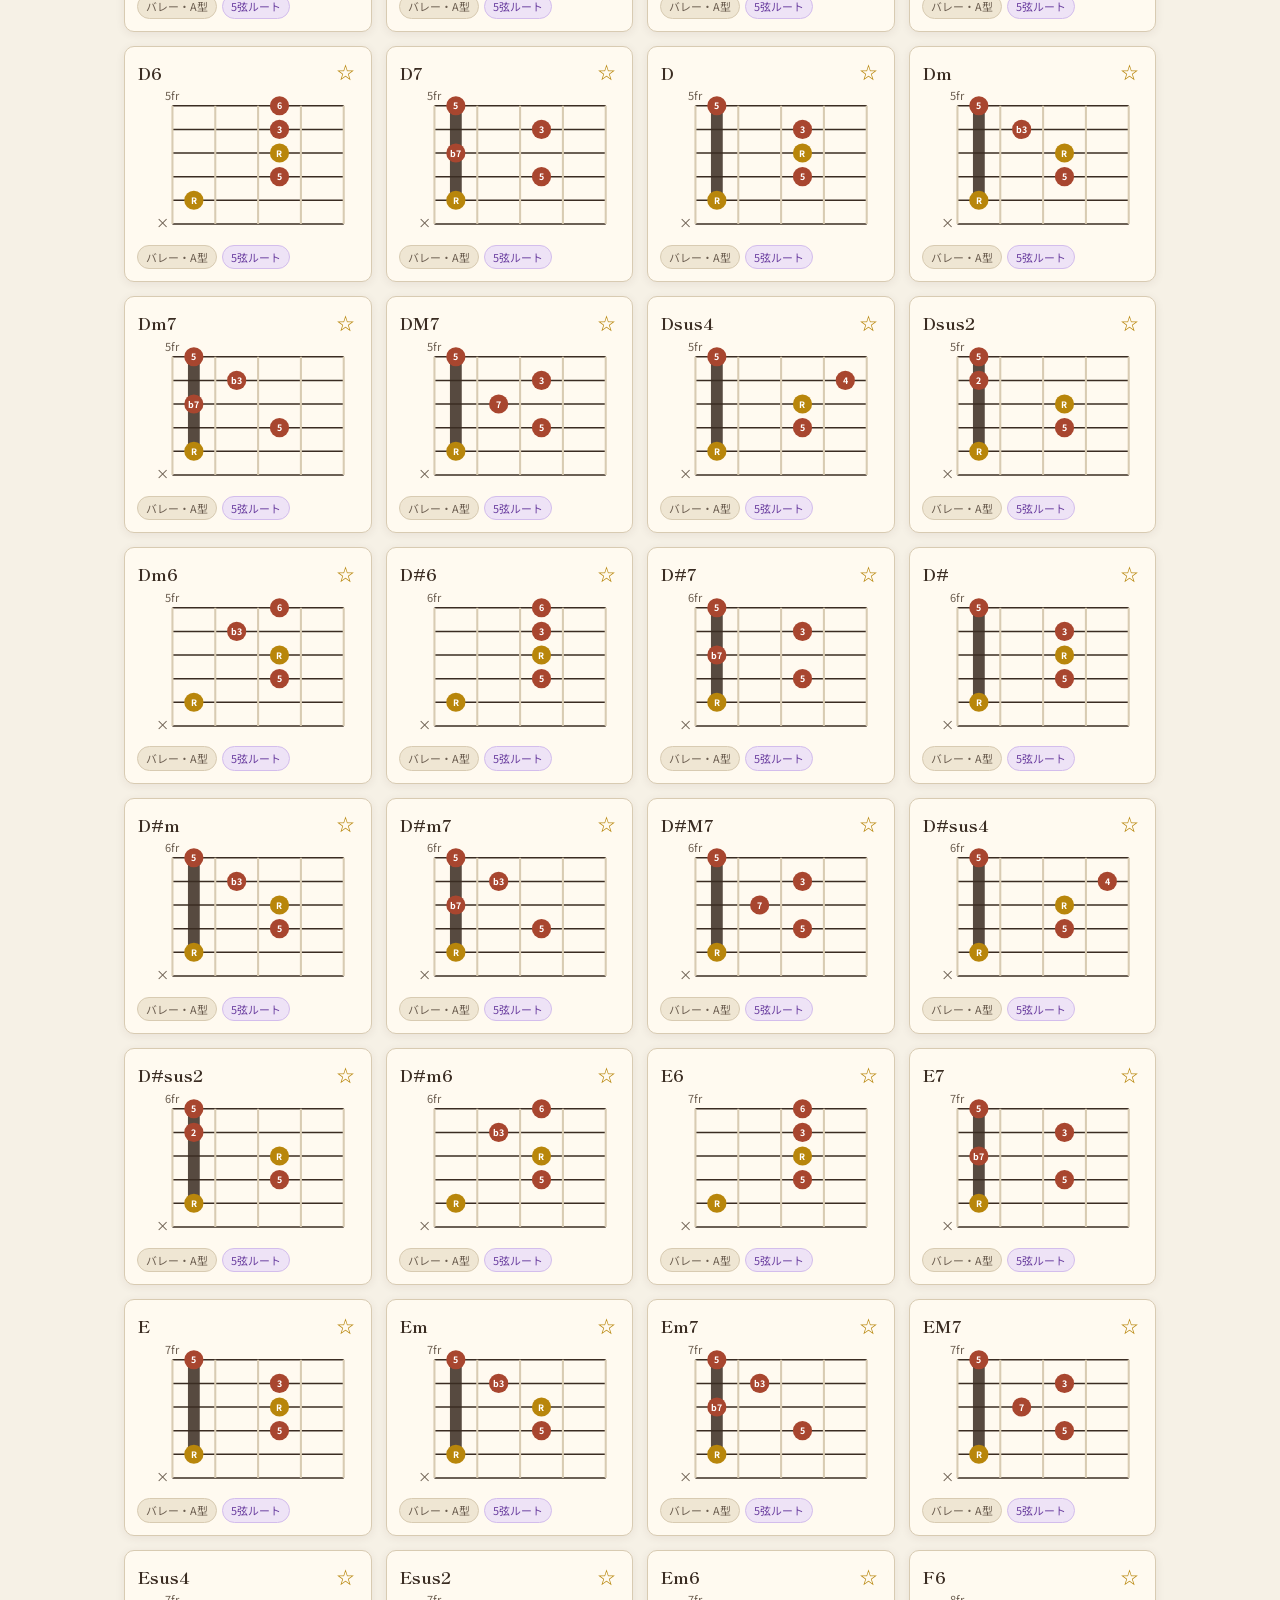
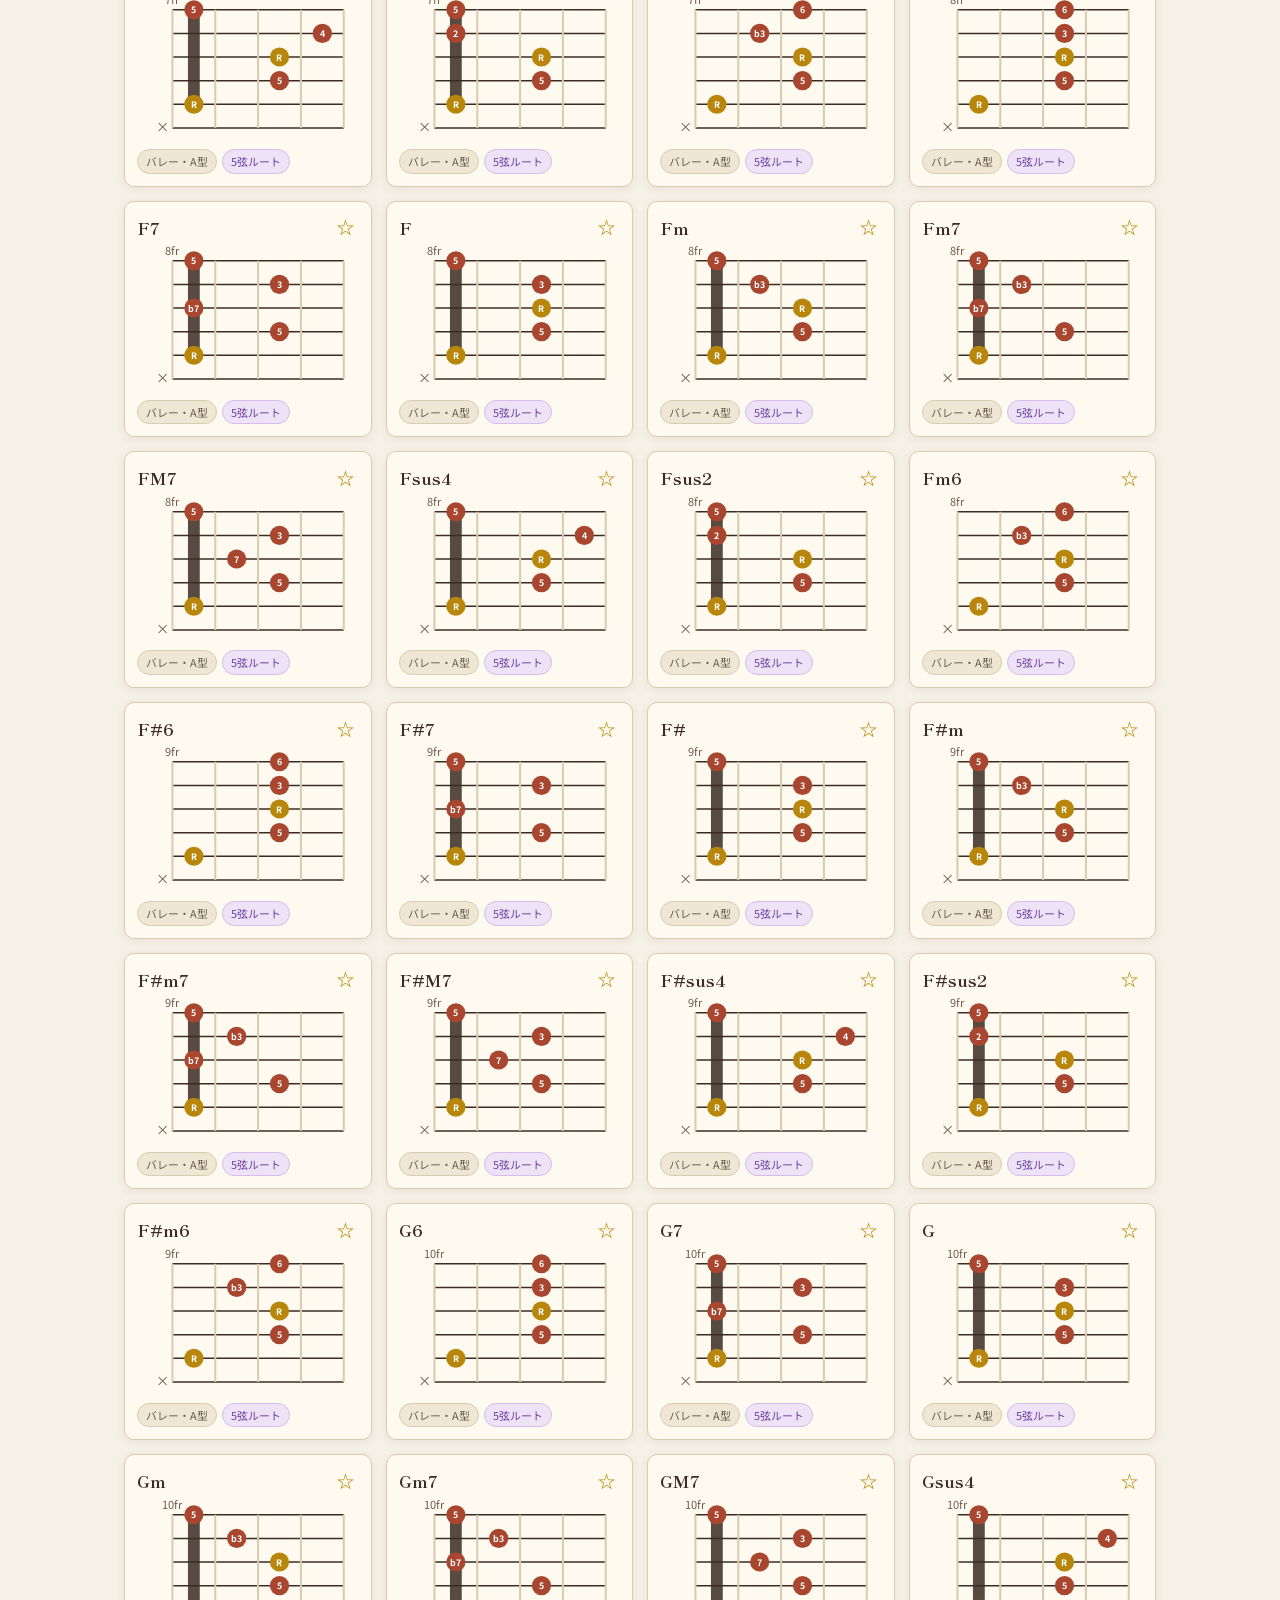
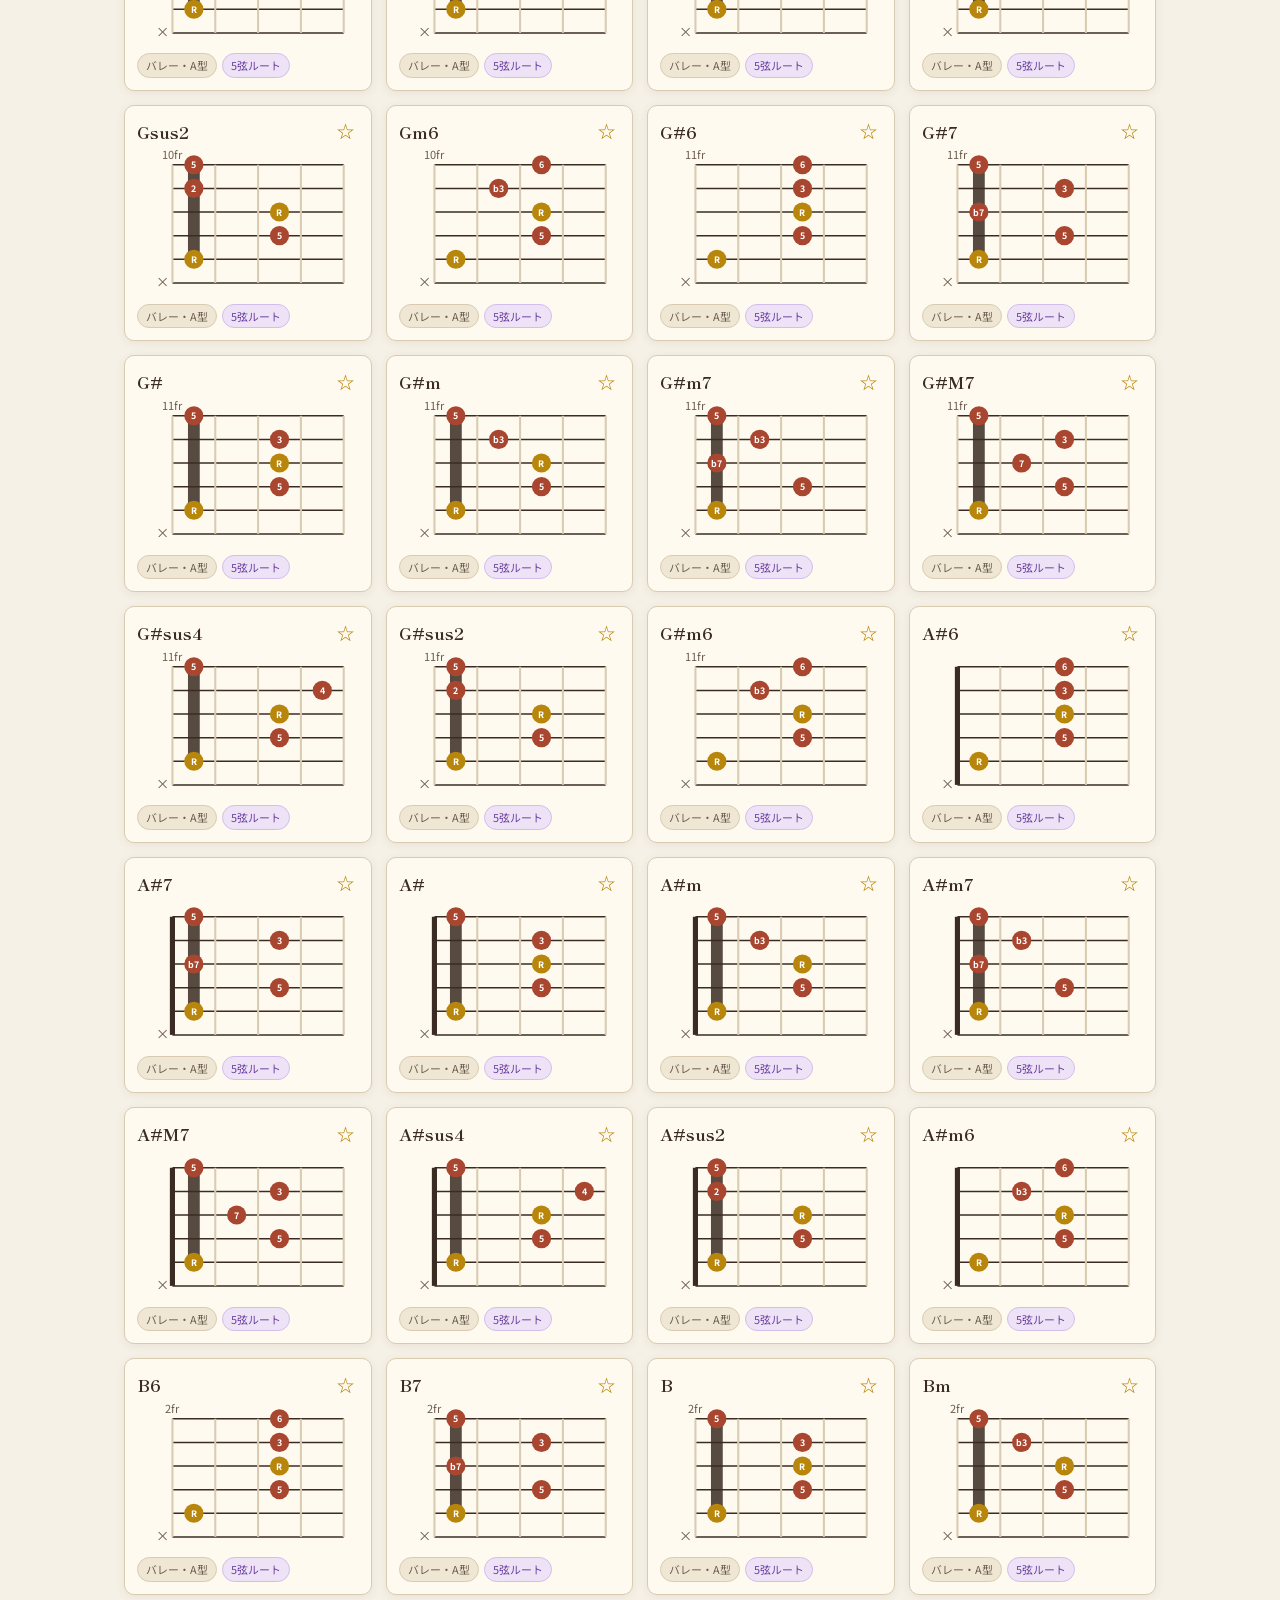
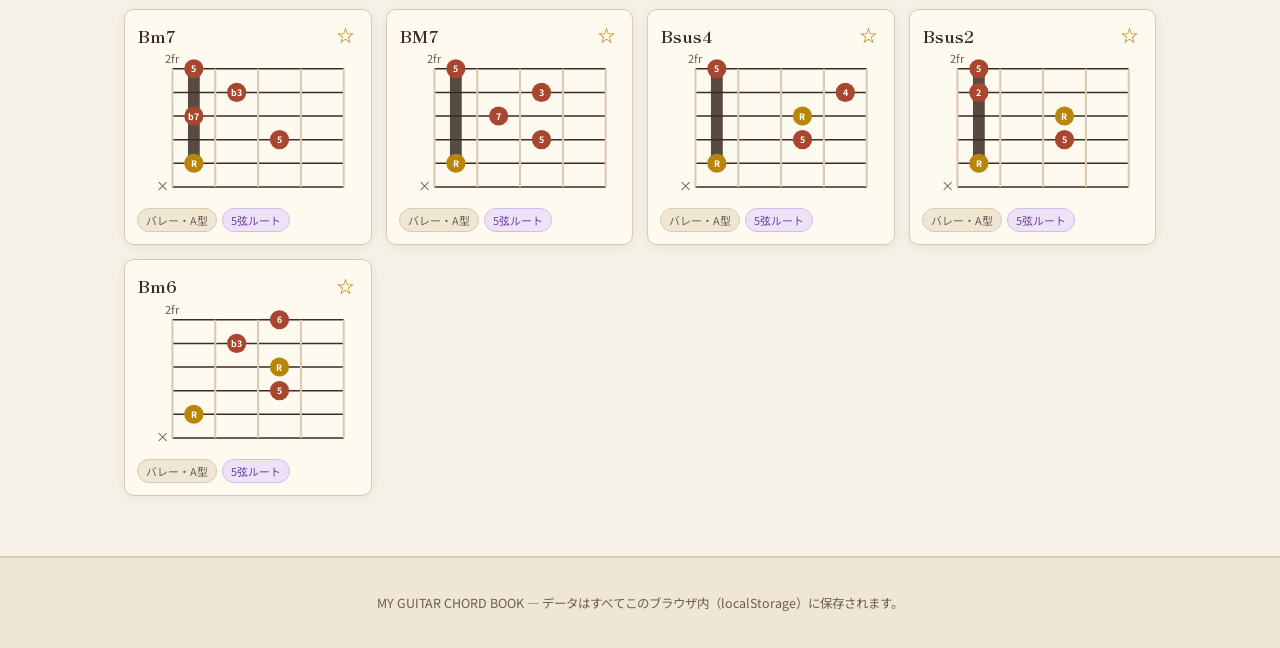
==== commit e290120e: "Redesign chord diagrams: horizontal layout, degree notation, root-string badges - Rotate fretboard 9" ====
--- a/guitar-chordbook/index.html
+++ b/guitar-chordbook/index.html
@@ -44,12 +44,12 @@
         <input type="search" id="searchInput" class="search-input" placeholder="コード名で検索（例: Am7, F#）">
       </div>
       <div class="filter-row">
-        <label class="filter-label">ルート音</label>
-        <div class="chip-row" id="rootFilter"></div>
+        <label class="filter-label" for="rootFilter">ルート音</label>
+        <select id="rootFilter" class="select-input"></select>
       </div>
       <div class="filter-row">
-        <label class="filter-label">コードタイプ</label>
-        <div class="chip-row" id="typeFilter"></div>
+        <label class="filter-label" for="typeFilter">コードタイプ</label>
+        <select id="typeFilter" class="select-input"></select>
       </div>
       <div class="filter-row">
         <label class="filter-label" for="voicingFilter">フォーム</label>
--- a/guitar-chordbook/css/style.css
+++ b/guitar-chordbook/css/style.css
@@ -182,31 +182,6 @@
   font-family: inherit;
 }
 
-.chip-row {
-  display: flex;
-  flex-wrap: wrap;
-  gap: 6px;
-}
-
-.chip {
-  border: 1px solid var(--line);
-  background: var(--paper);
-  color: var(--ink);
-  padding: 6px 13px;
-  border-radius: 999px;
-  font-size: 0.82rem;
-  cursor: pointer;
-  font-family: inherit;
-}
-
-.chip:hover { border-color: var(--accent-soft); }
-
-.chip.is-active {
-  background: var(--ink);
-  border-color: var(--ink);
-  color: #fff;
-}
-
 .mybook-hint {
   color: var(--ink-soft);
   font-size: 0.88rem;
@@ -230,7 +205,7 @@
 
 .chord-grid {
   display: grid;
-  grid-template-columns: repeat(auto-fill, minmax(160px, 1fr));
+  grid-template-columns: repeat(auto-fill, minmax(200px, 1fr));
   gap: 14px;
   padding-bottom: 60px;
 }
@@ -295,6 +270,7 @@
 
 .badge--alt { background: #fbe7d4; color: var(--accent); border-color: #f0c79a; }
 .badge--custom { background: #e4efe0; color: #3f6b34; border-color: #bcd8b0; }
+.badge--root { background: #eee3f6; color: #6b3fa0; border-color: #d3bdec; }
 
 /* ---------- SVG chord diagram ---------- */
 
@@ -304,7 +280,9 @@
 .nut-line { stroke: var(--ink); stroke-width: 3.5; }
 .barre-bar { stroke: var(--ink); stroke-width: 8; stroke-linecap: round; opacity: 0.85; }
 .dot { fill: var(--accent); }
-.finger-label { fill: #fff; font-size: 7px; font-weight: 700; font-family: 'Noto Sans JP', sans-serif; }
+.dot--root { fill: var(--gold); }
+.degree-label { fill: #fff; font-size: 6px; font-weight: 700; font-family: 'Noto Sans JP', sans-serif; }
+.degree-label--large { font-size: 8px; }
 .string-mark { fill: var(--ink-soft); font-size: 9px; font-family: 'Noto Sans JP', sans-serif; }
 .fret-label { fill: var(--ink-soft); font-size: 7.5px; font-family: 'Noto Sans JP', sans-serif; }
 
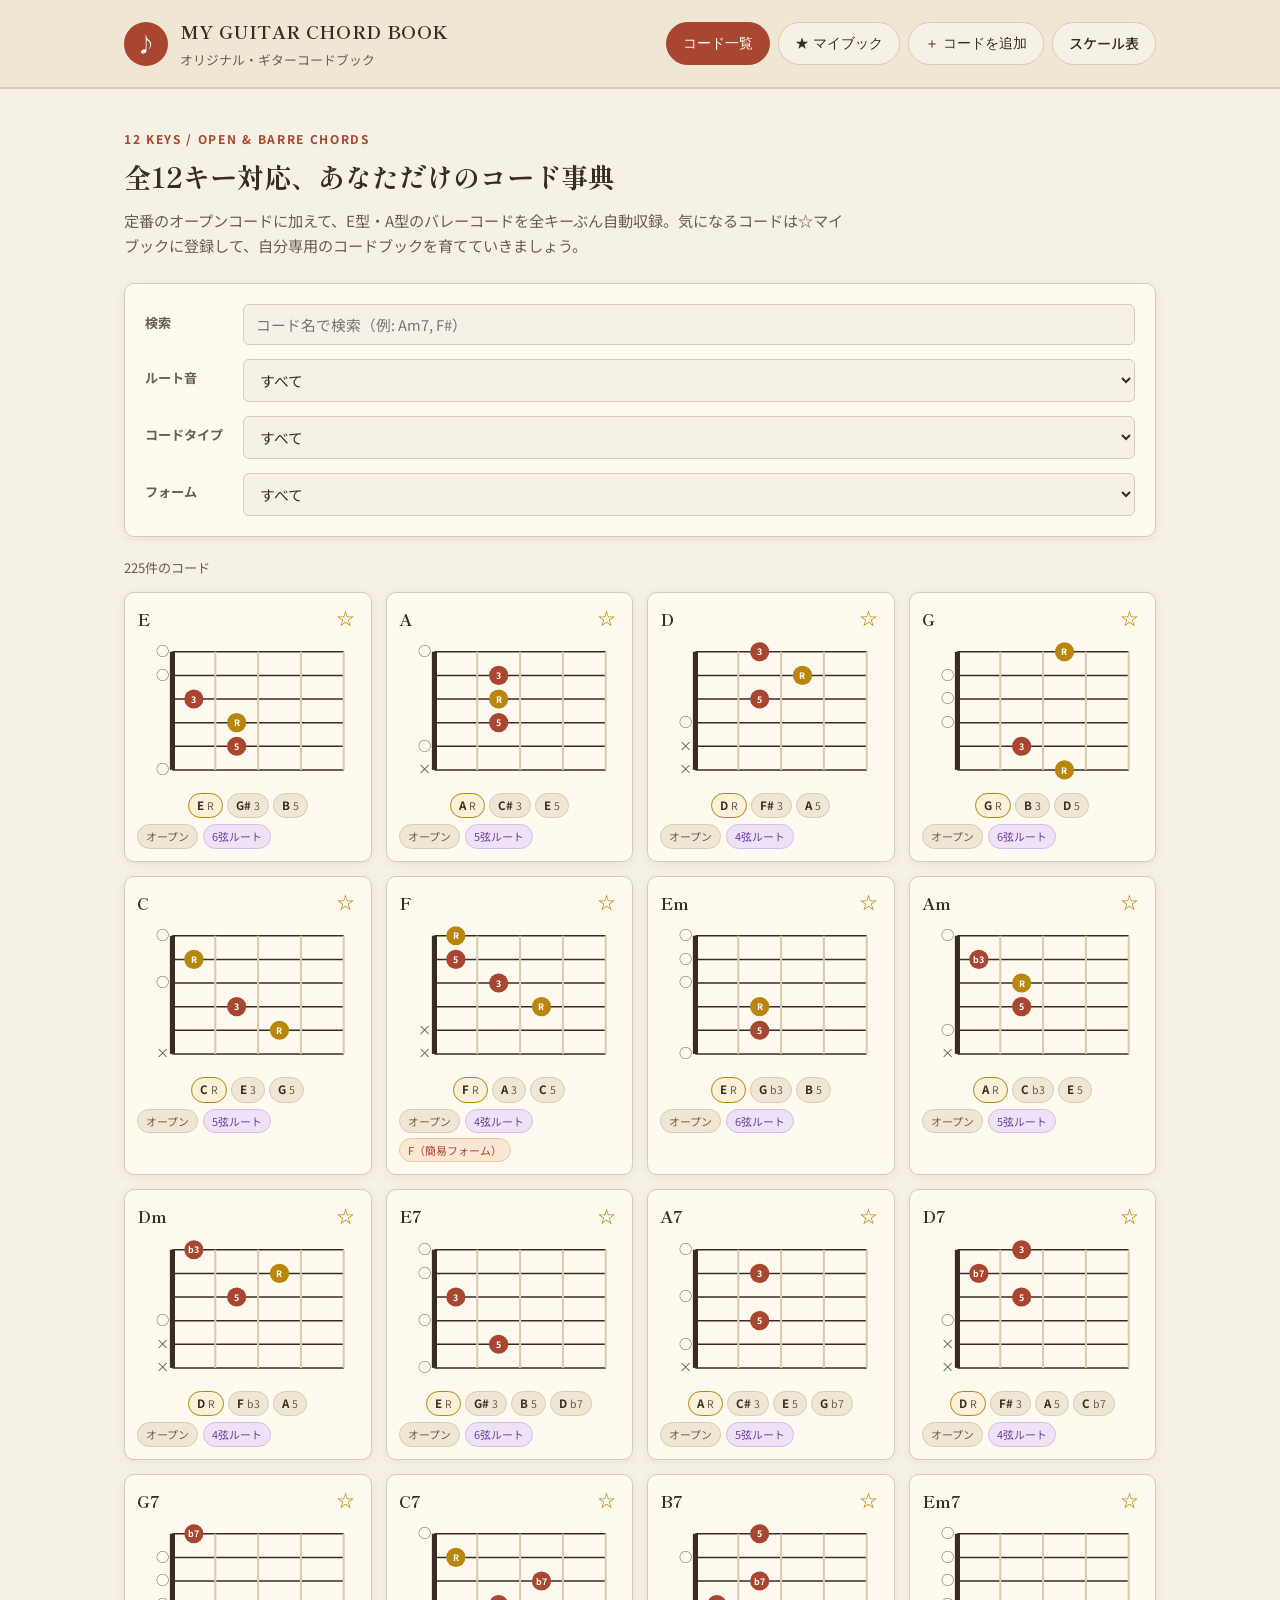
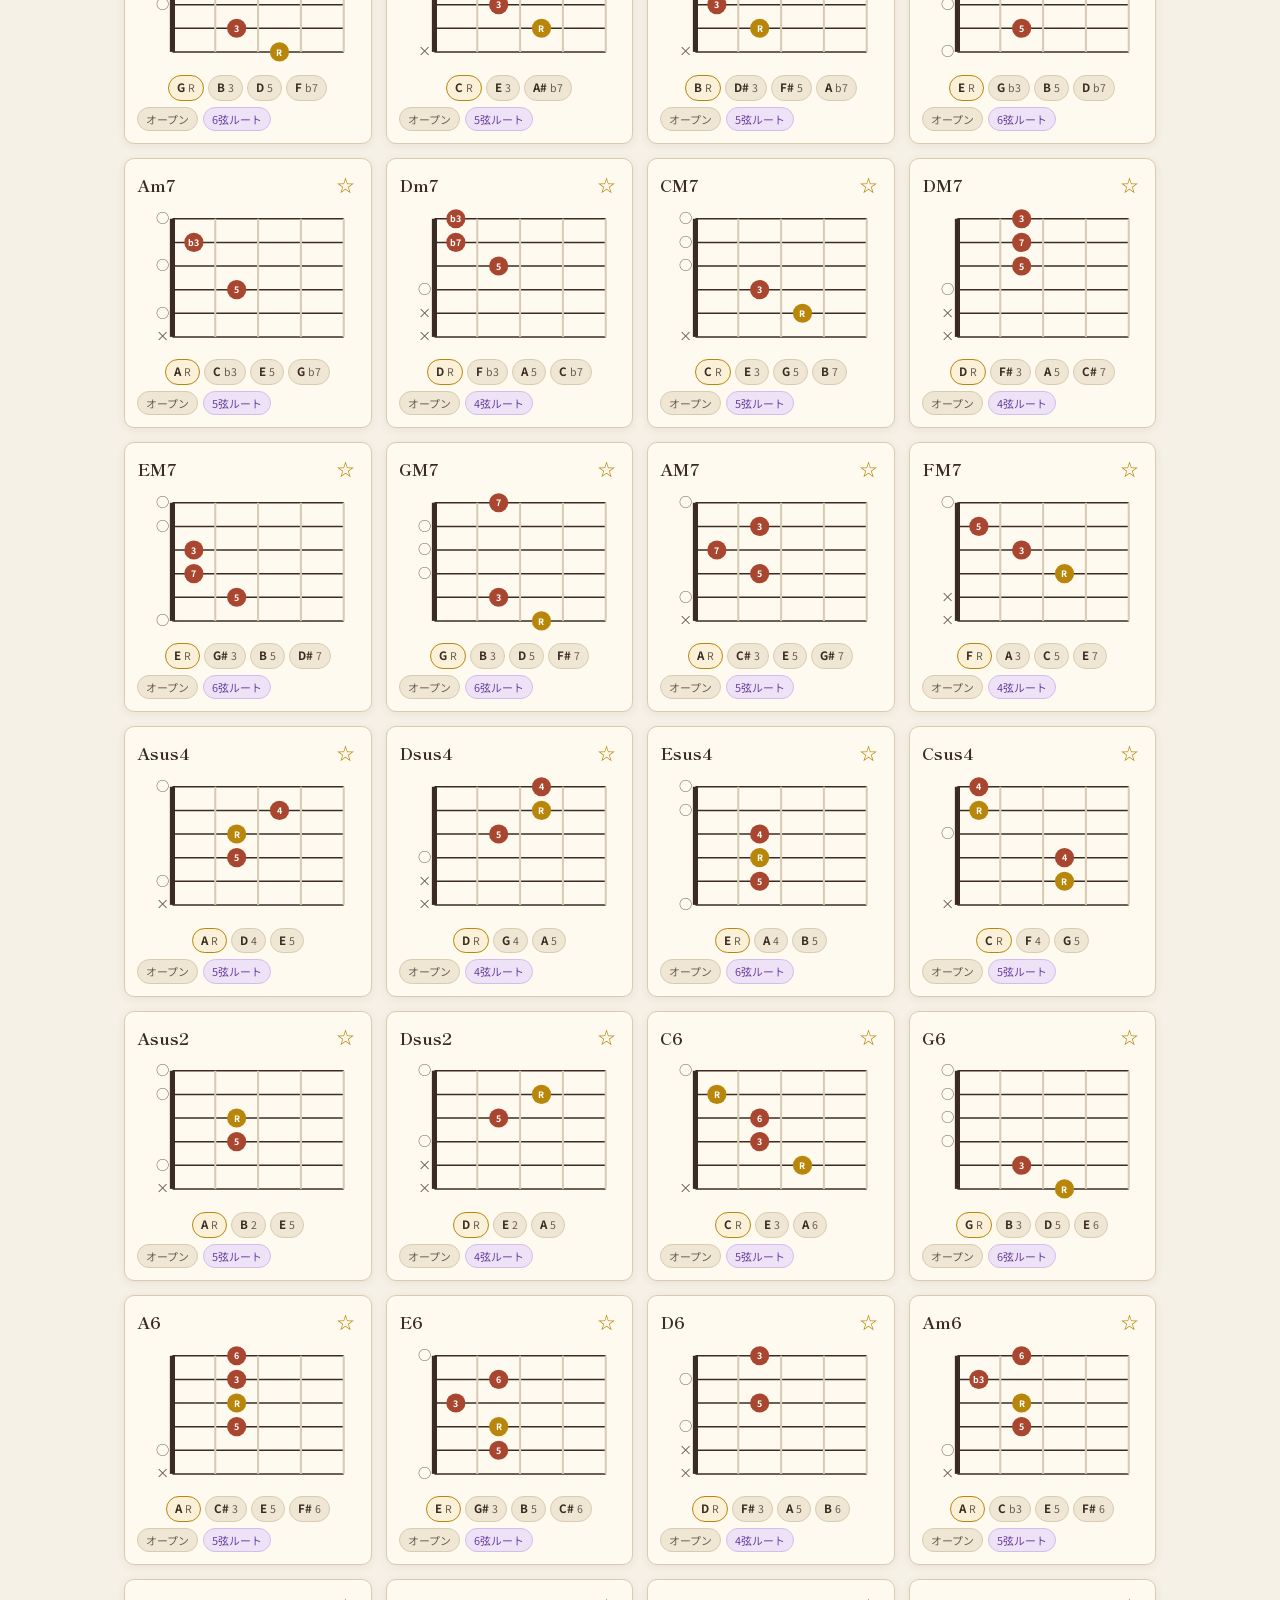
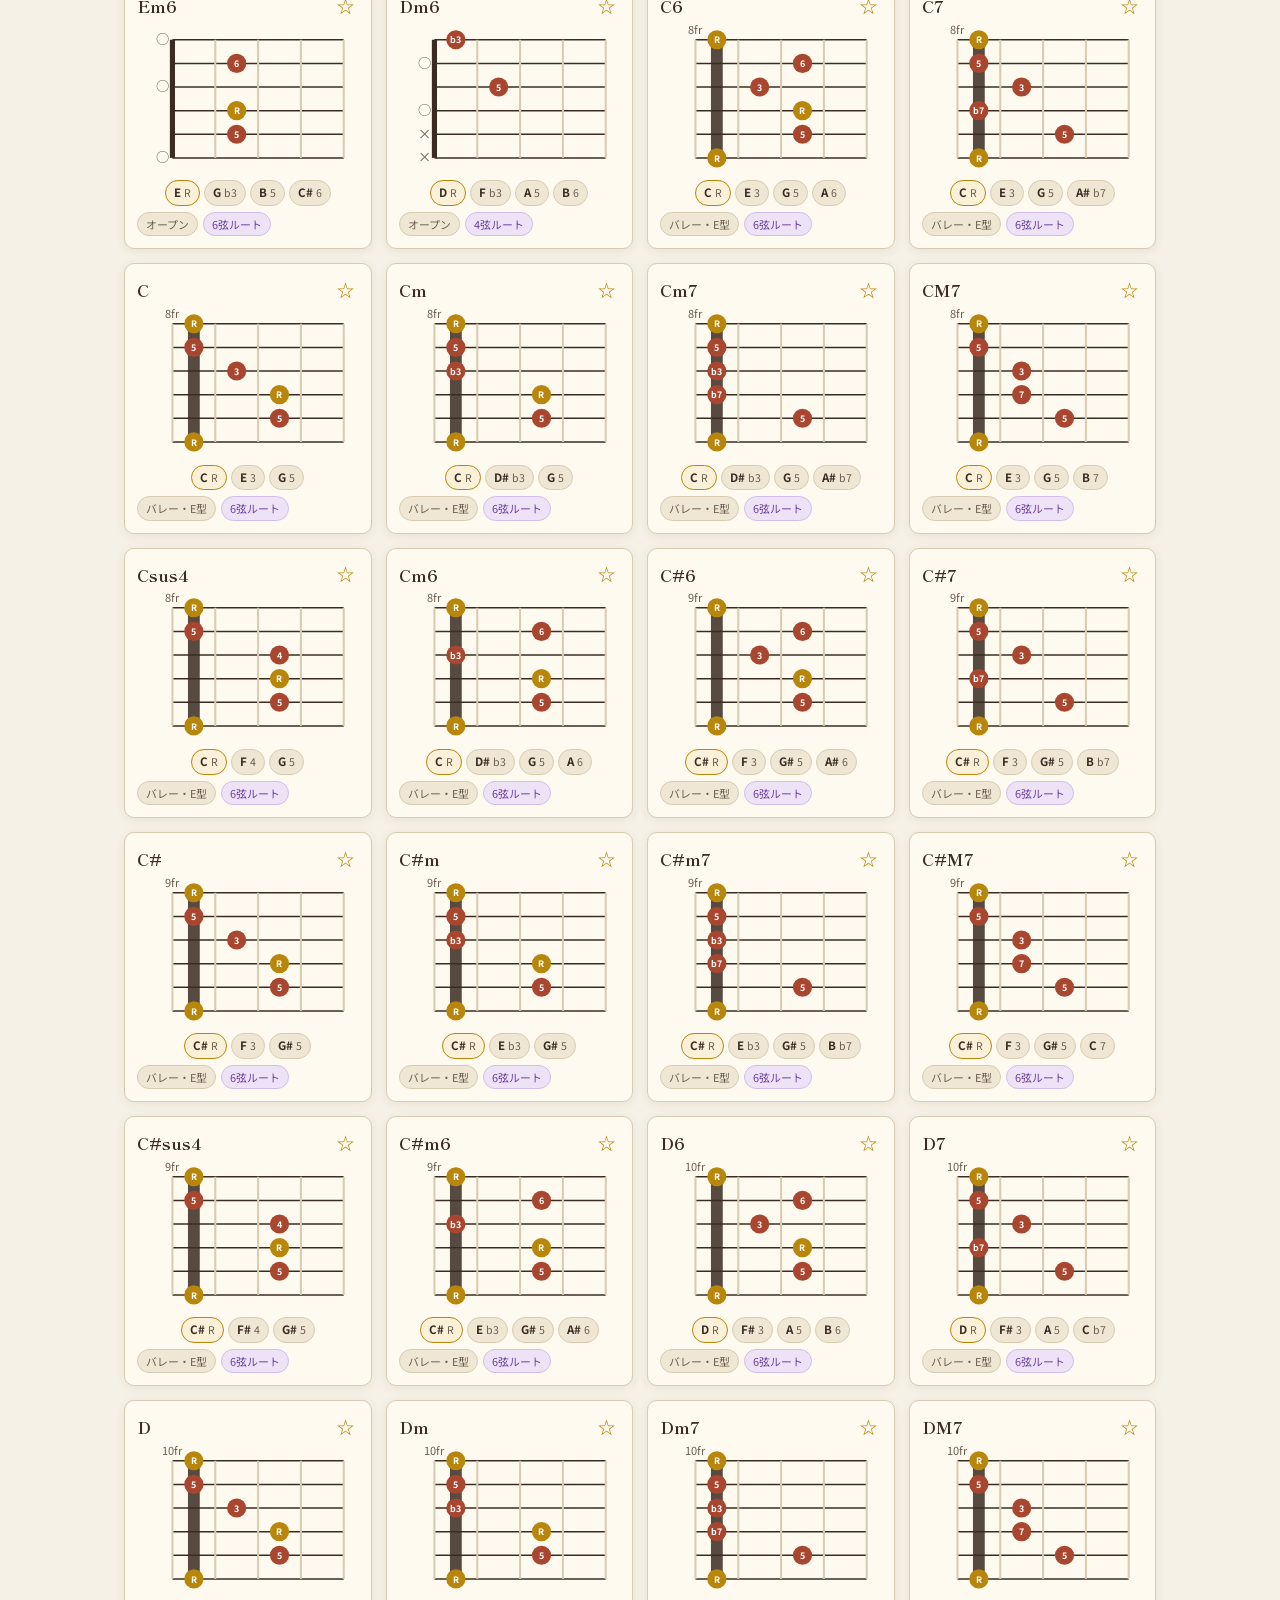
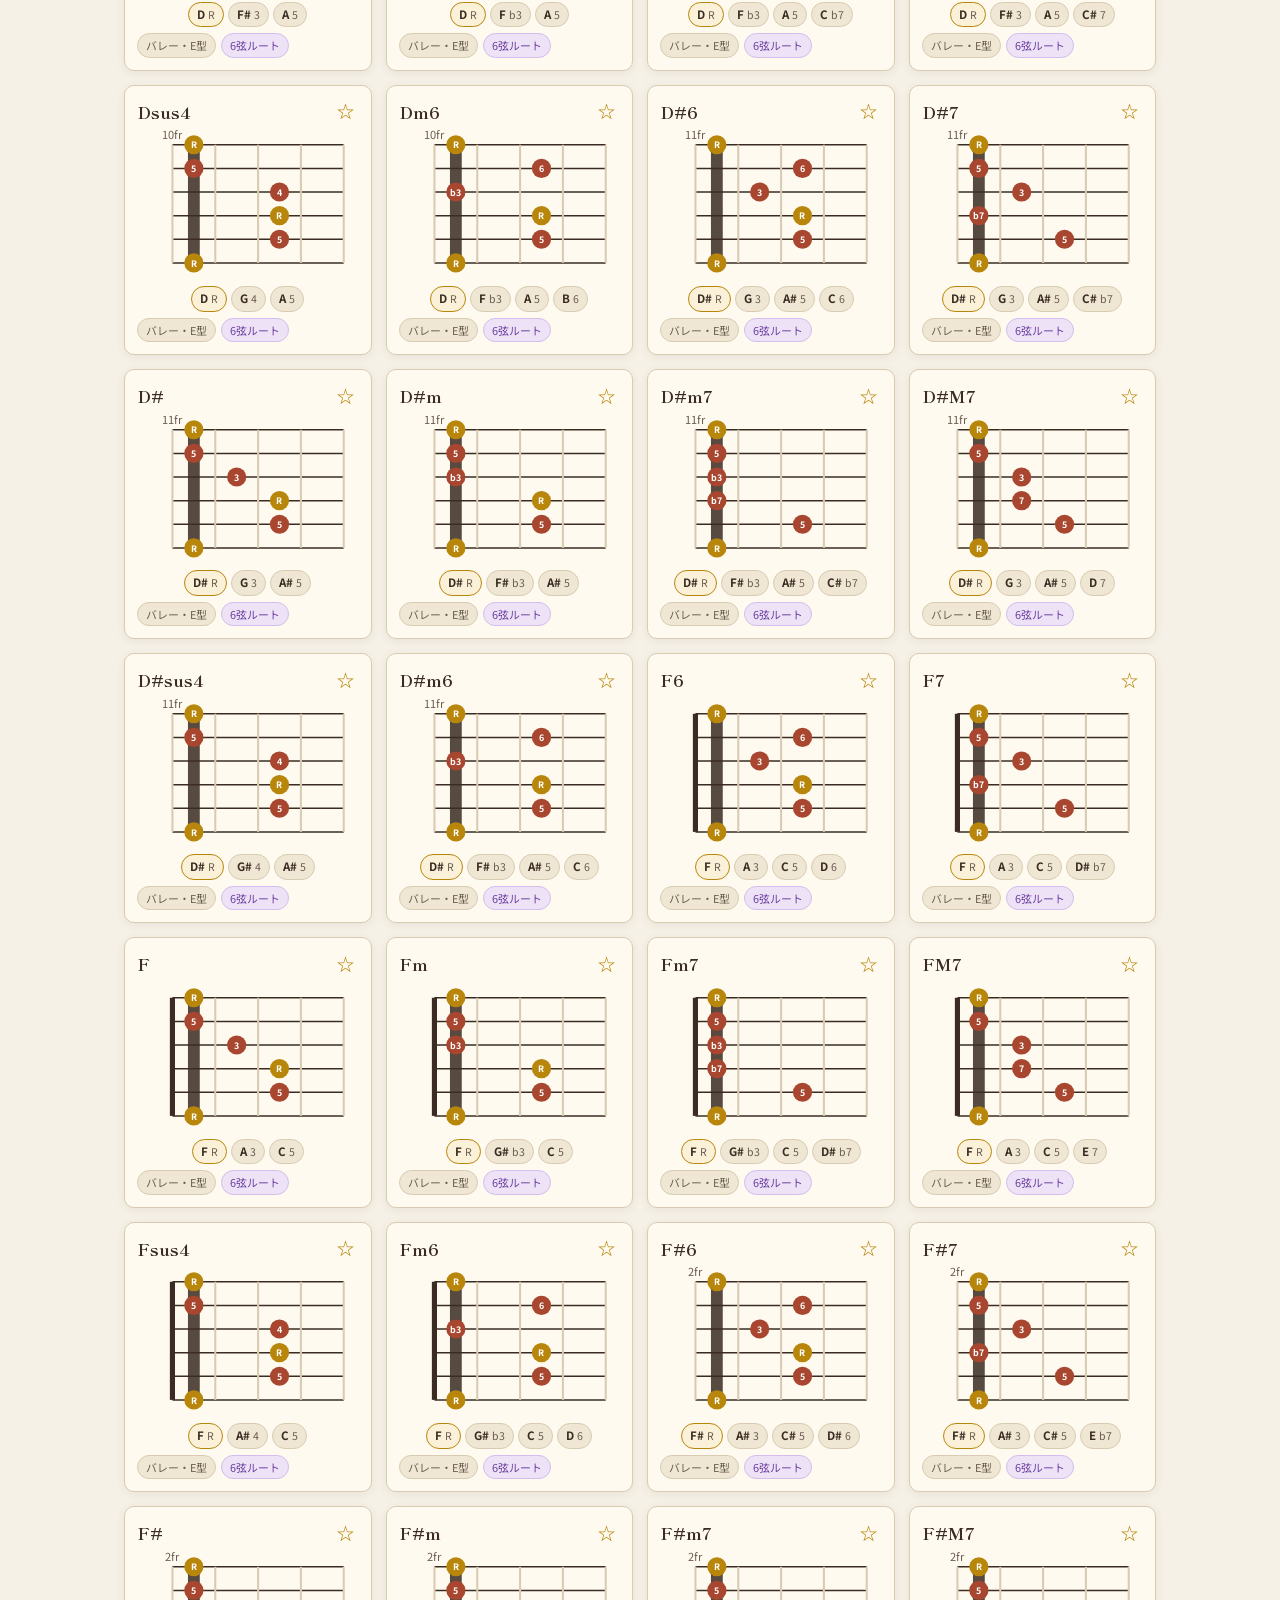
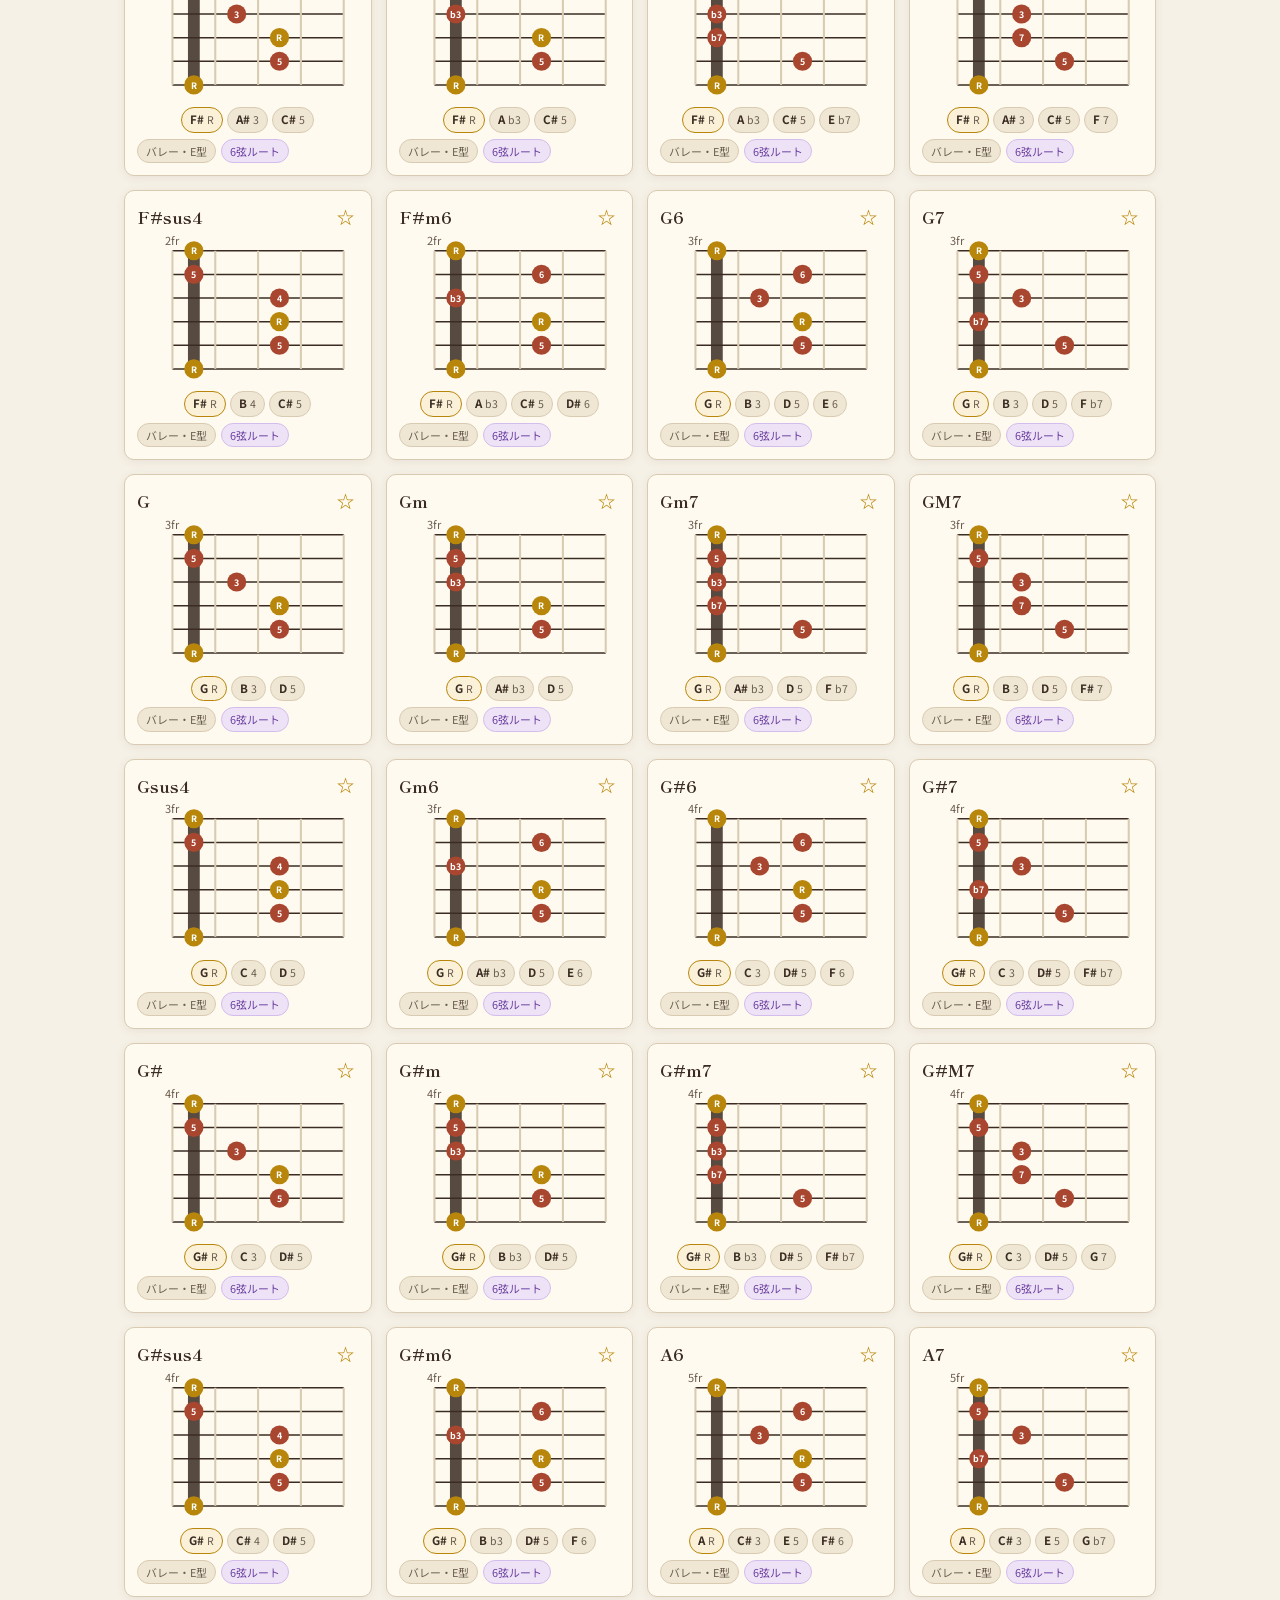
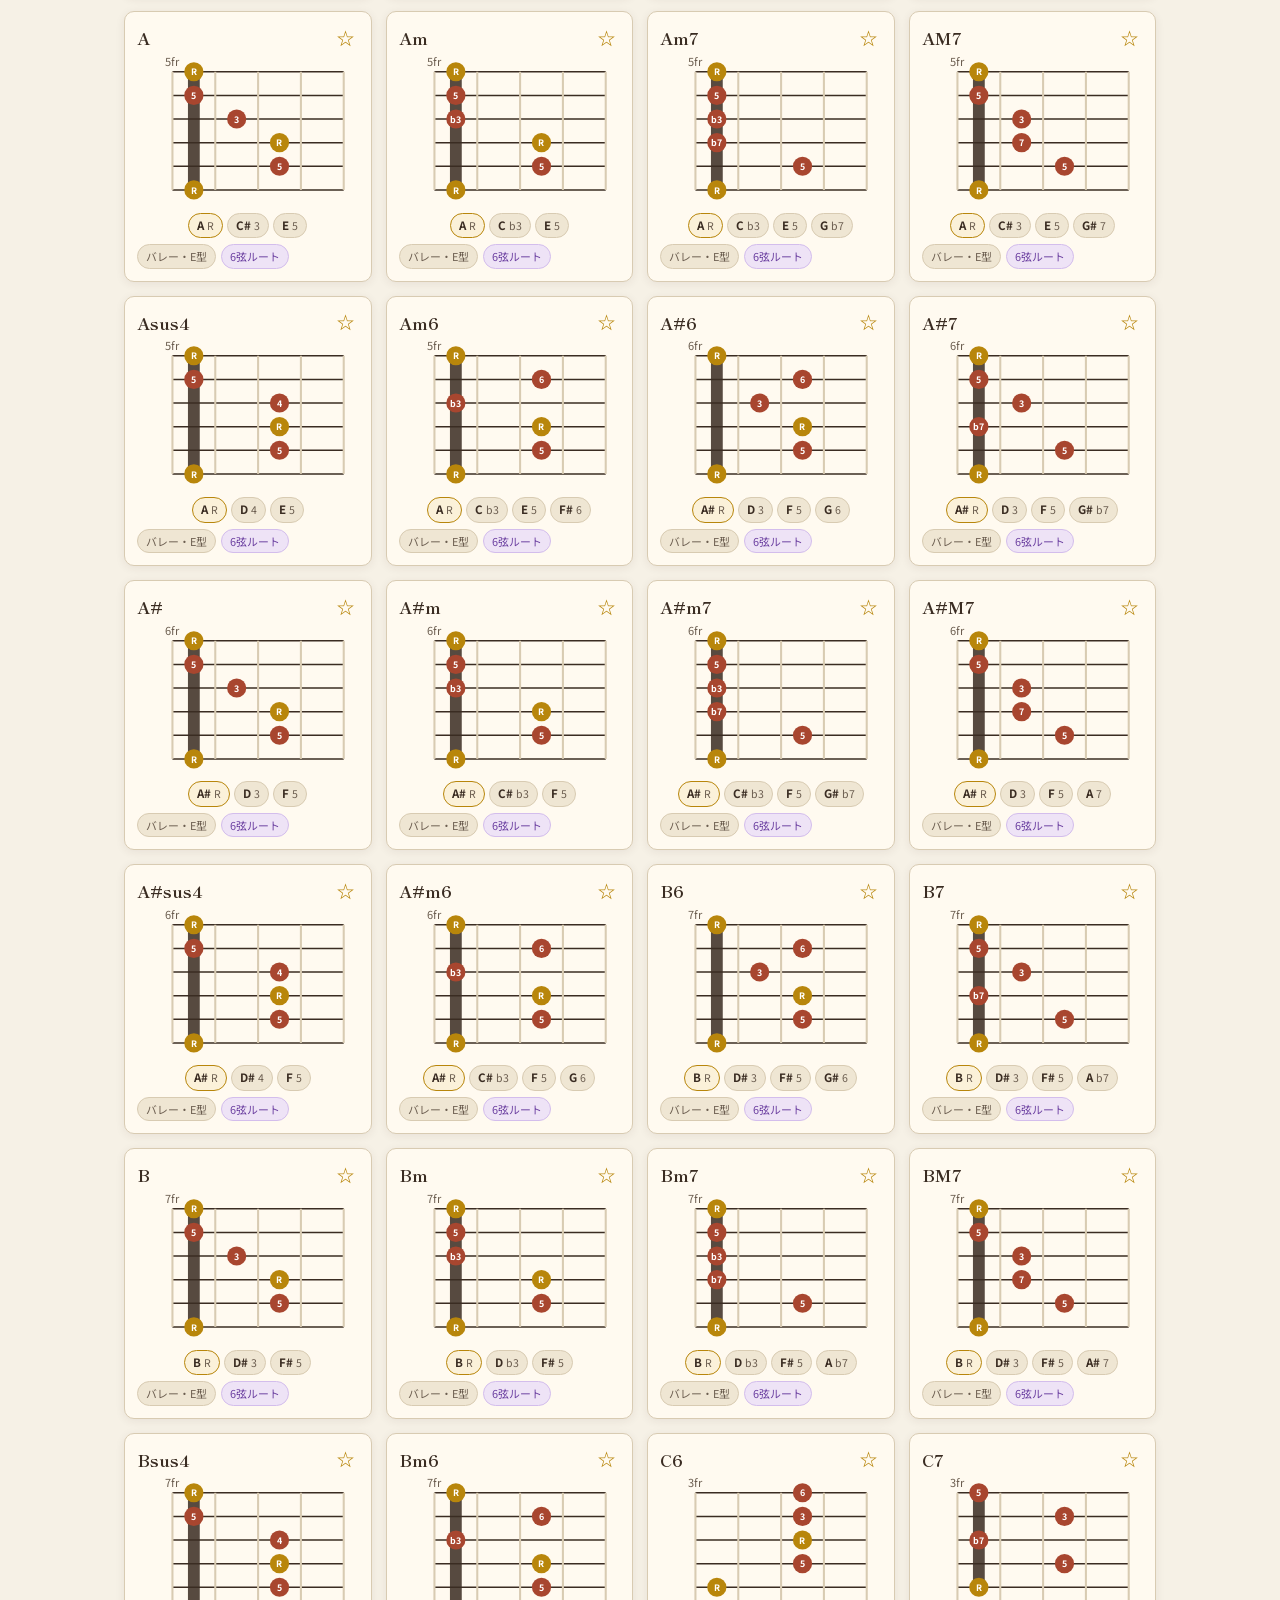
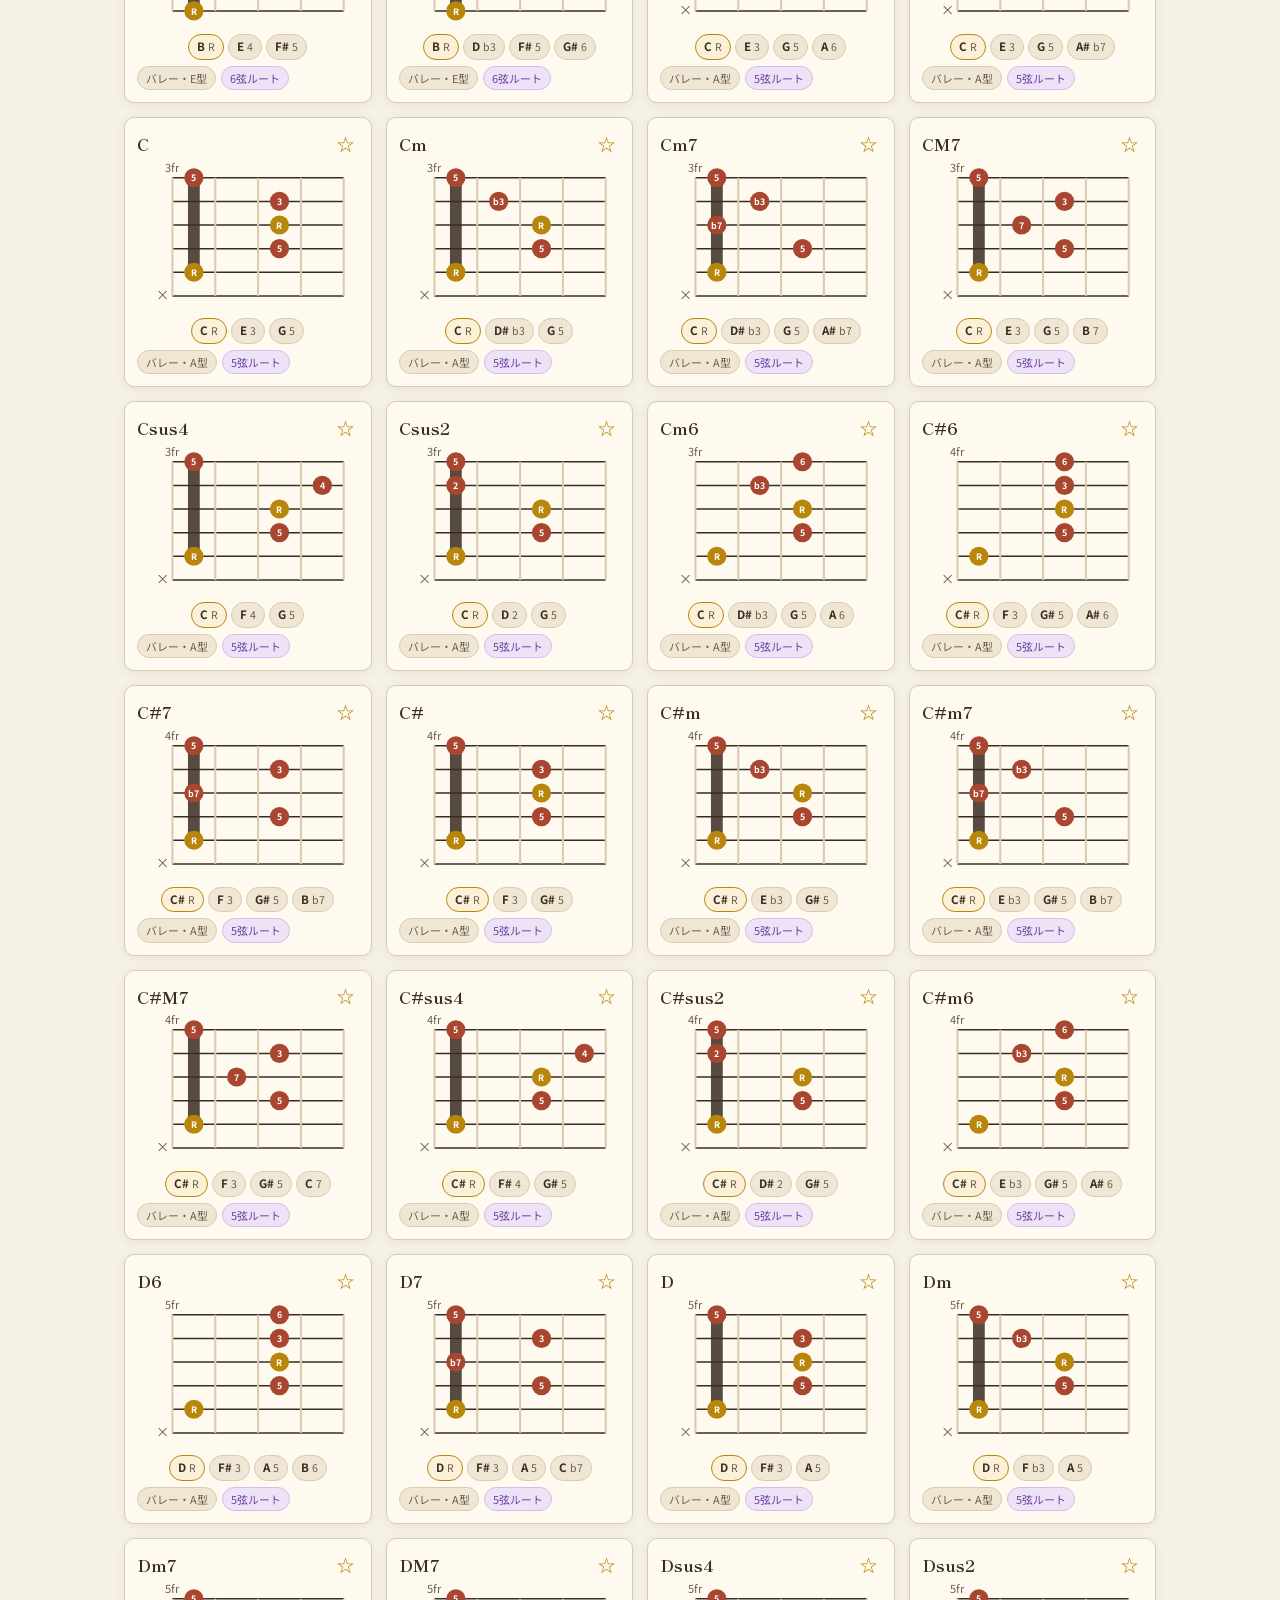
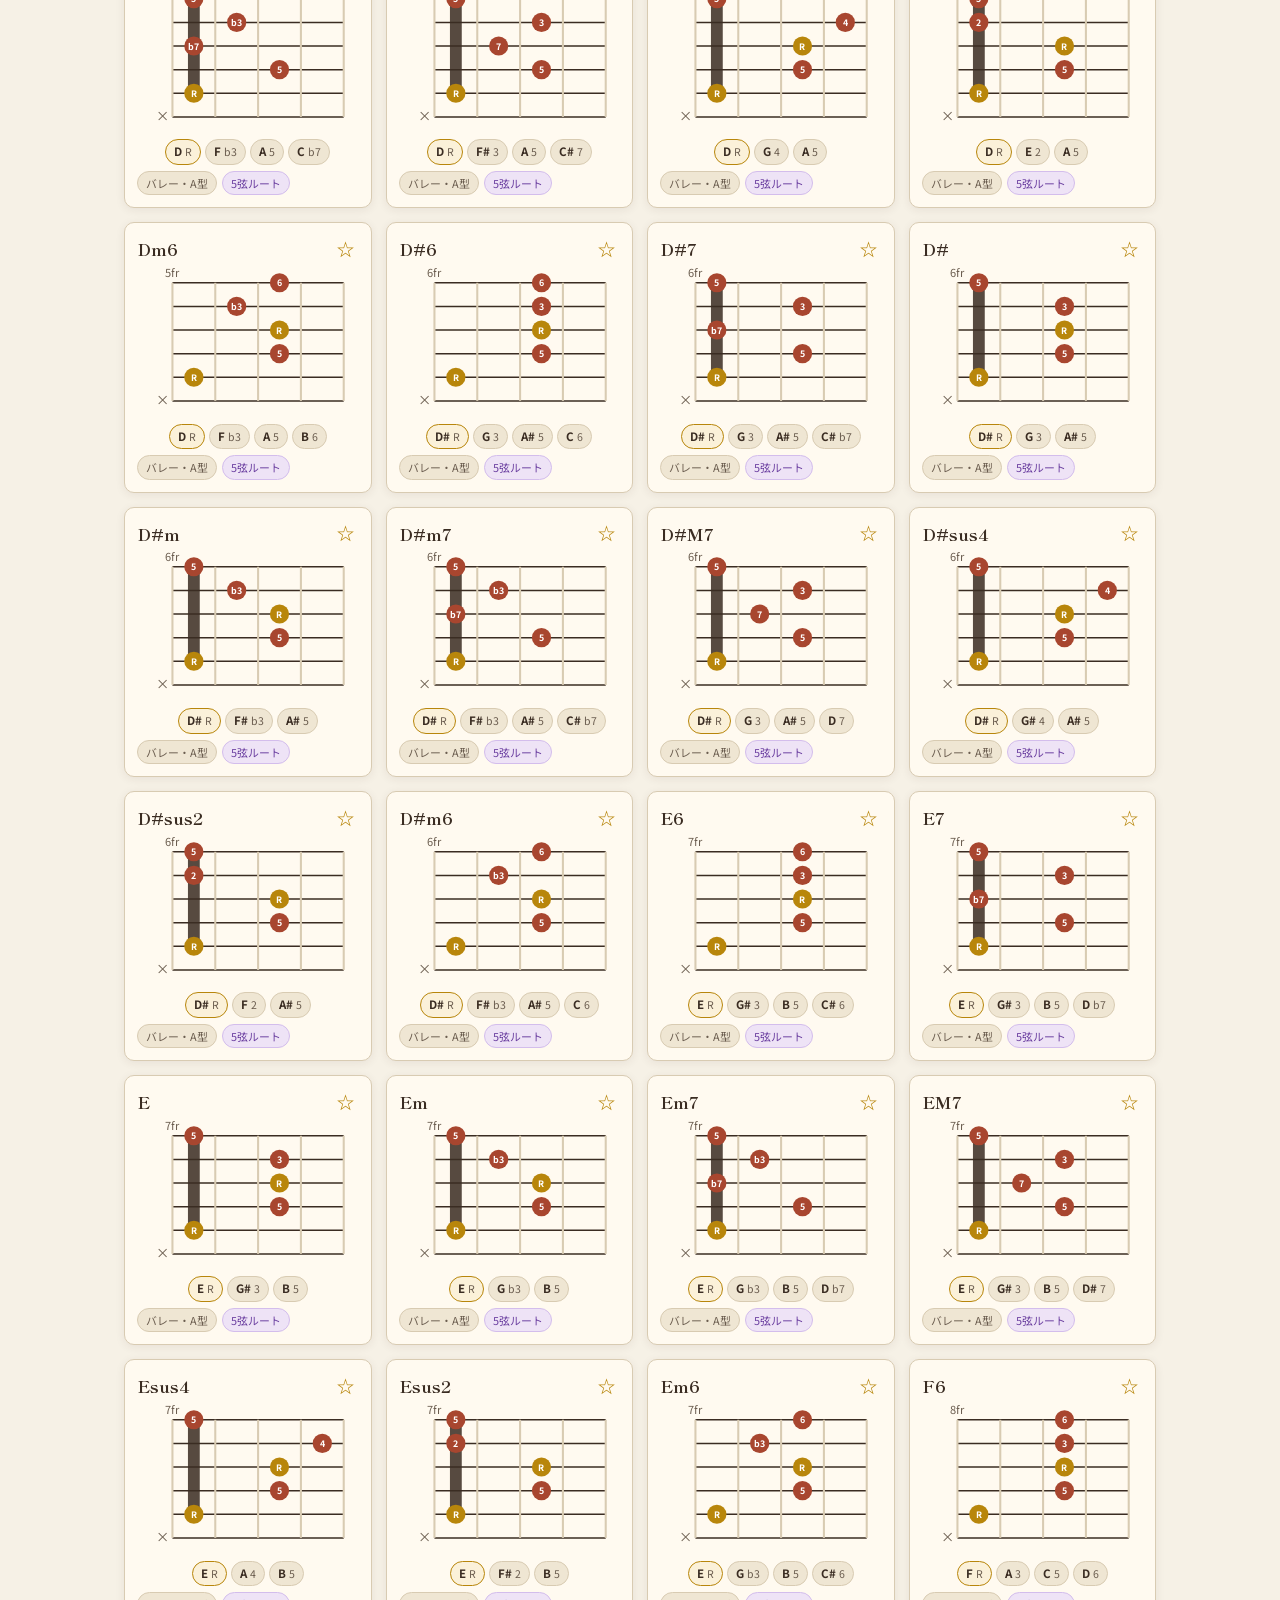
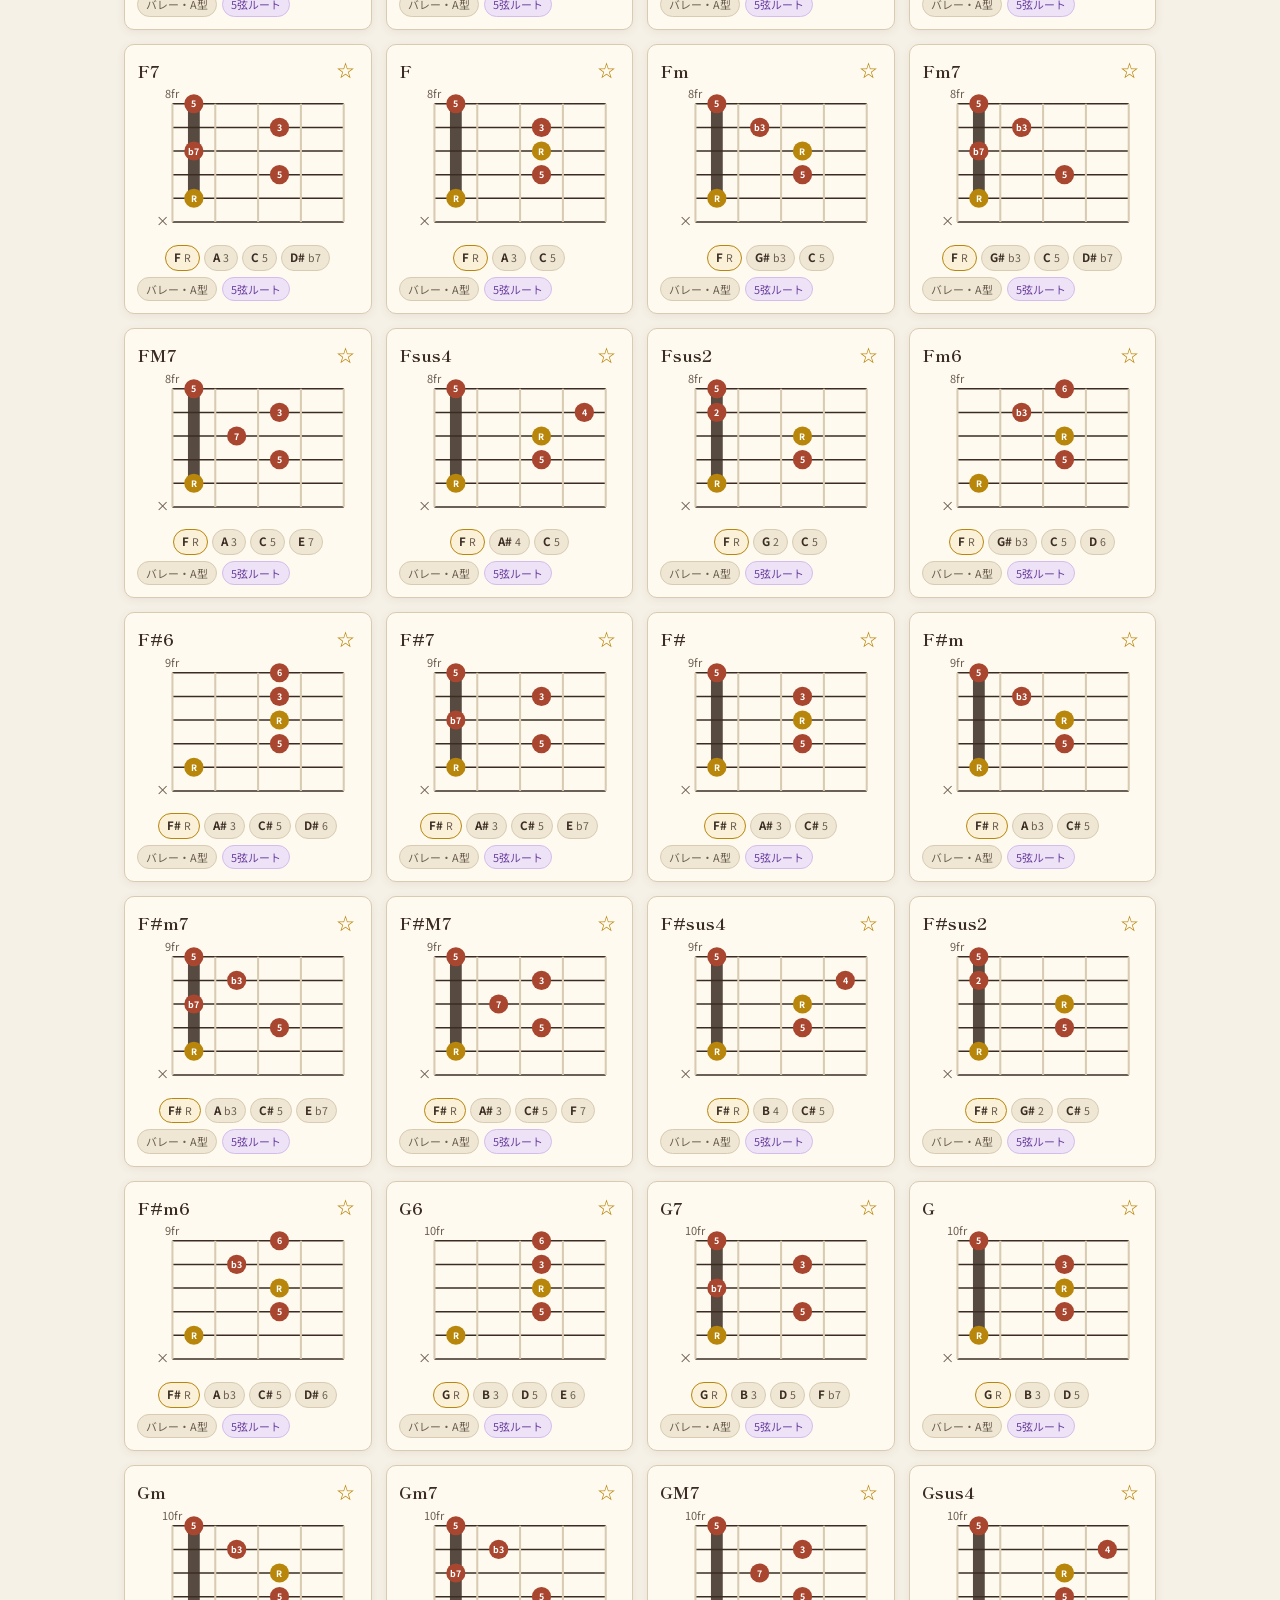
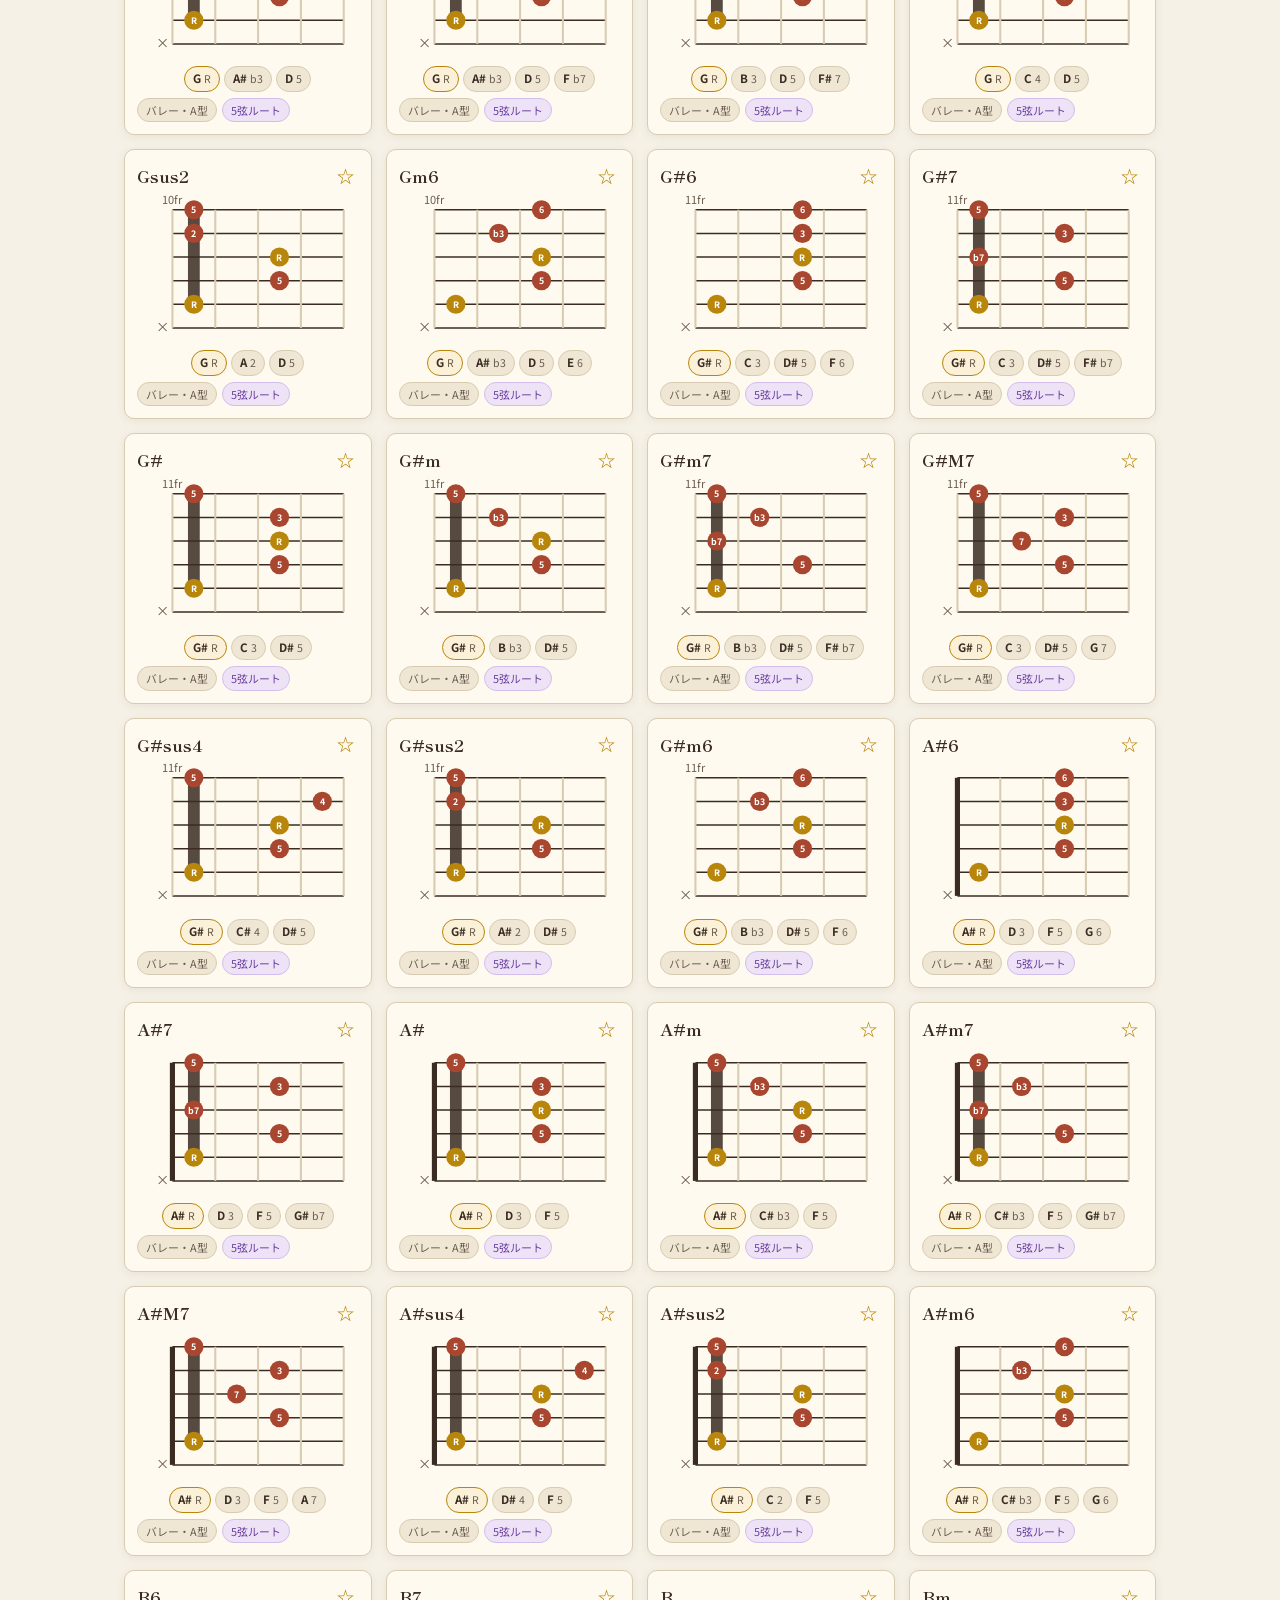
==== commit 854c33f2: "Add a scale chart page (scales.html) New page covering major, natural minor, major/minor pentatonic," ====
--- a/guitar-chordbook/index.html
+++ b/guitar-chordbook/index.html
@@ -25,6 +25,7 @@
       <button class="nav-tab is-active" data-view="library">コード一覧</button>
       <button class="nav-tab" data-view="mybook">★ マイブック</button>
       <button class="nav-tab" data-view="add">＋ コードを追加</button>
+      <a class="nav-tab" href="scales.html">スケール表</a>
     </nav>
   </div>
 </header>
--- a/guitar-chordbook/css/style.css
+++ b/guitar-chordbook/css/style.css
@@ -101,6 +101,7 @@
   font-size: 0.88rem;
   cursor: pointer;
   font-weight: 500;
+  text-decoration: none;
   transition: background 0.15s, color 0.15s, border-color 0.15s;
 }
 
@@ -251,6 +252,37 @@
 }
 
 .chord-card__diagram { display: flex; justify-content: center; }
+
+.tone-row {
+  display: flex;
+  flex-wrap: wrap;
+  justify-content: center;
+  gap: 4px;
+  margin: 8px 0 2px;
+}
+
+.tone-pill {
+  display: flex;
+  align-items: baseline;
+  gap: 3px;
+  background: var(--paper-alt);
+  border: 1px solid var(--line);
+  border-radius: 999px;
+  padding: 2px 8px;
+  font-size: 0.72rem;
+}
+
+.tone-pill--root {
+  background: #fbf1d9;
+  border-color: var(--gold);
+}
+
+.tone-pill__note { font-weight: 700; color: var(--ink); }
+.tone-pill__degree { font-size: 0.66rem; color: var(--ink-soft); }
+
+.tone-row--large { gap: 6px; margin: 14px 0 18px; }
+.tone-row--large .tone-pill { padding: 4px 12px; font-size: 0.85rem; }
+.tone-row--large .tone-pill__degree { font-size: 0.75rem; }
 
 .chord-card__foot {
   display: flex;
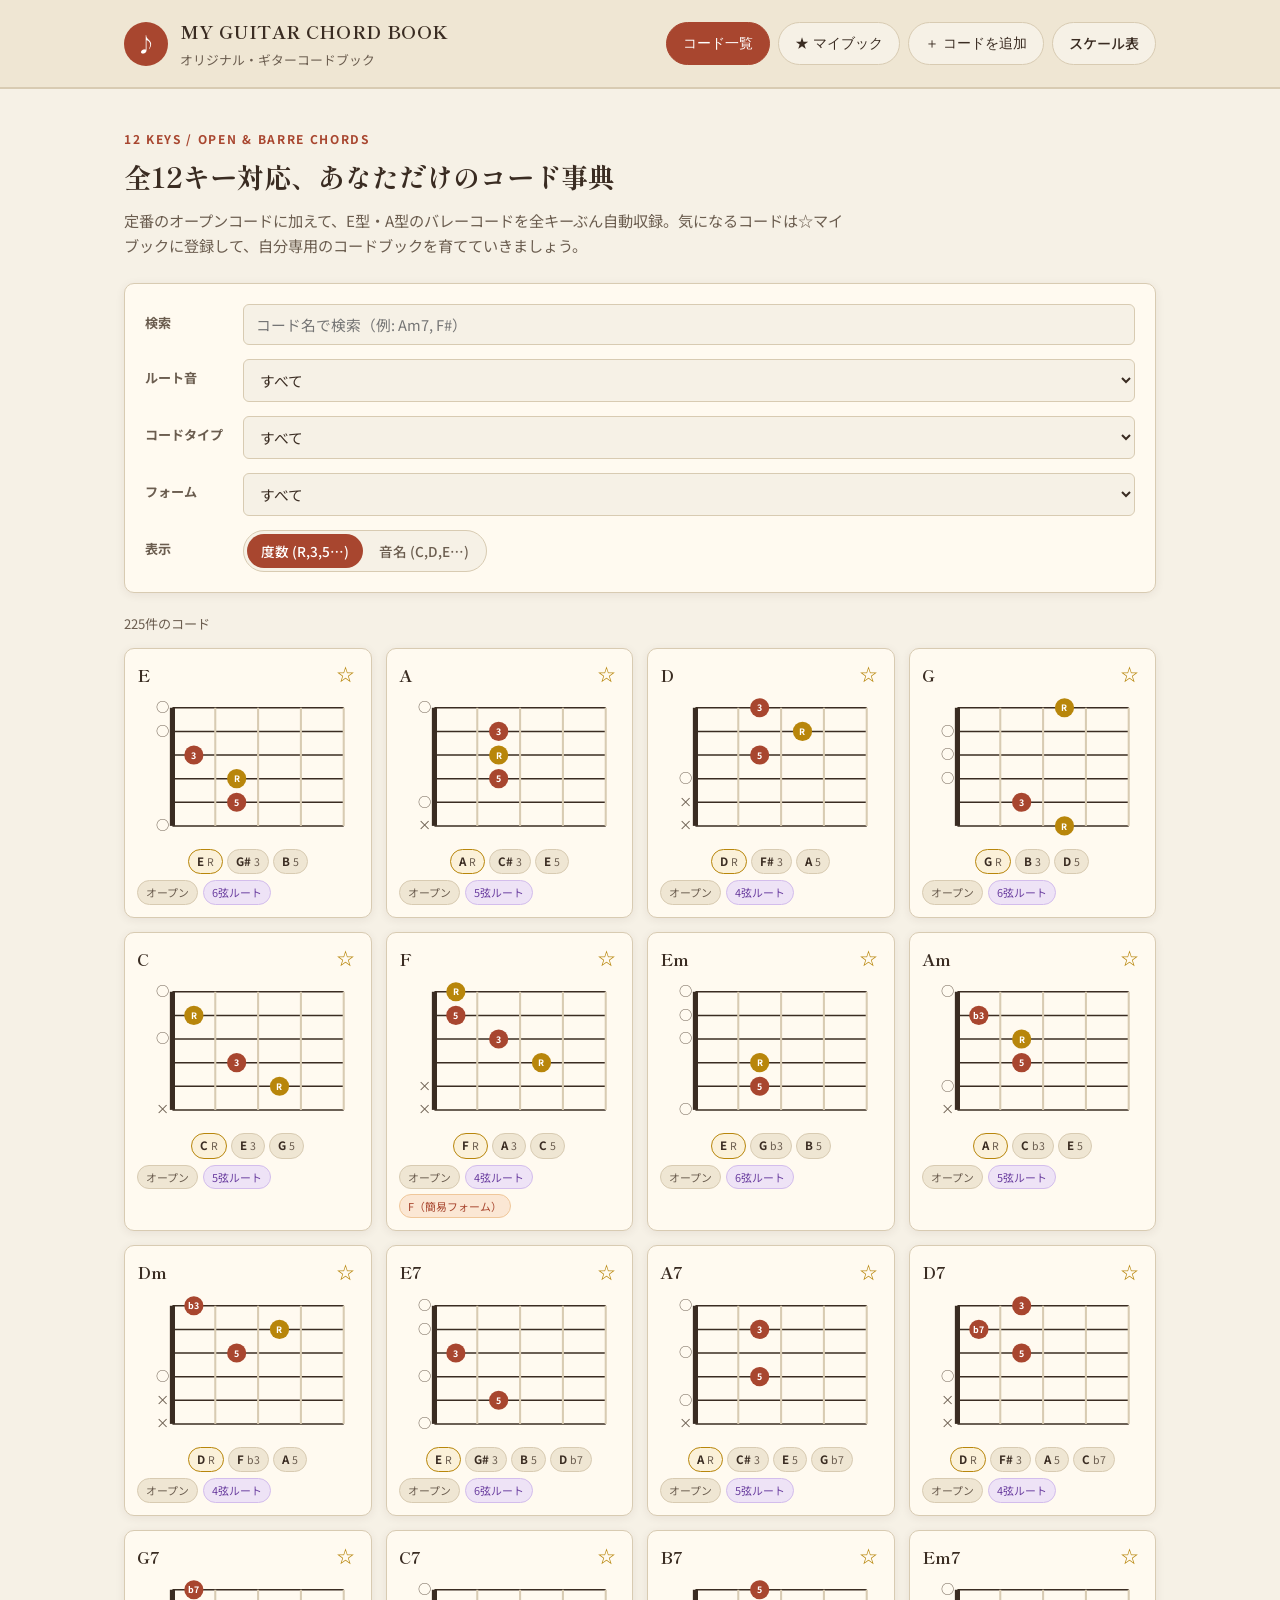
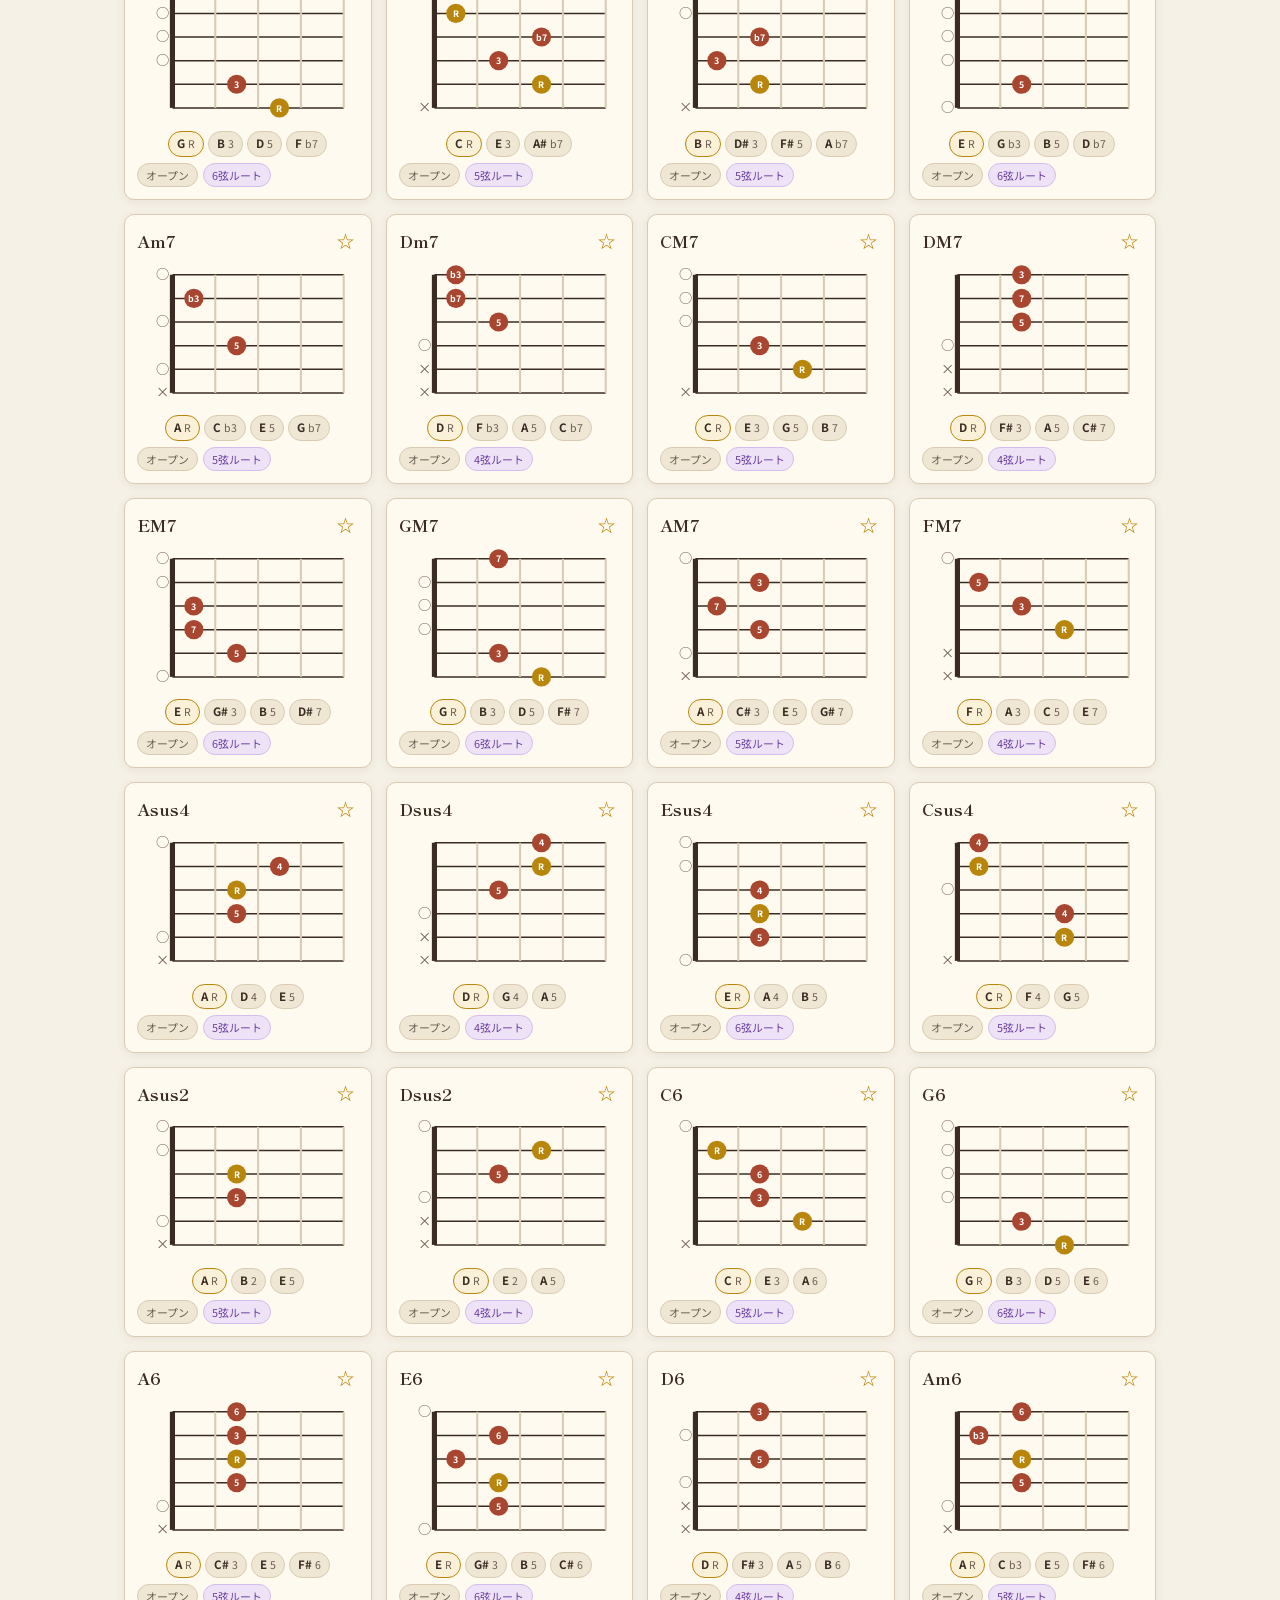
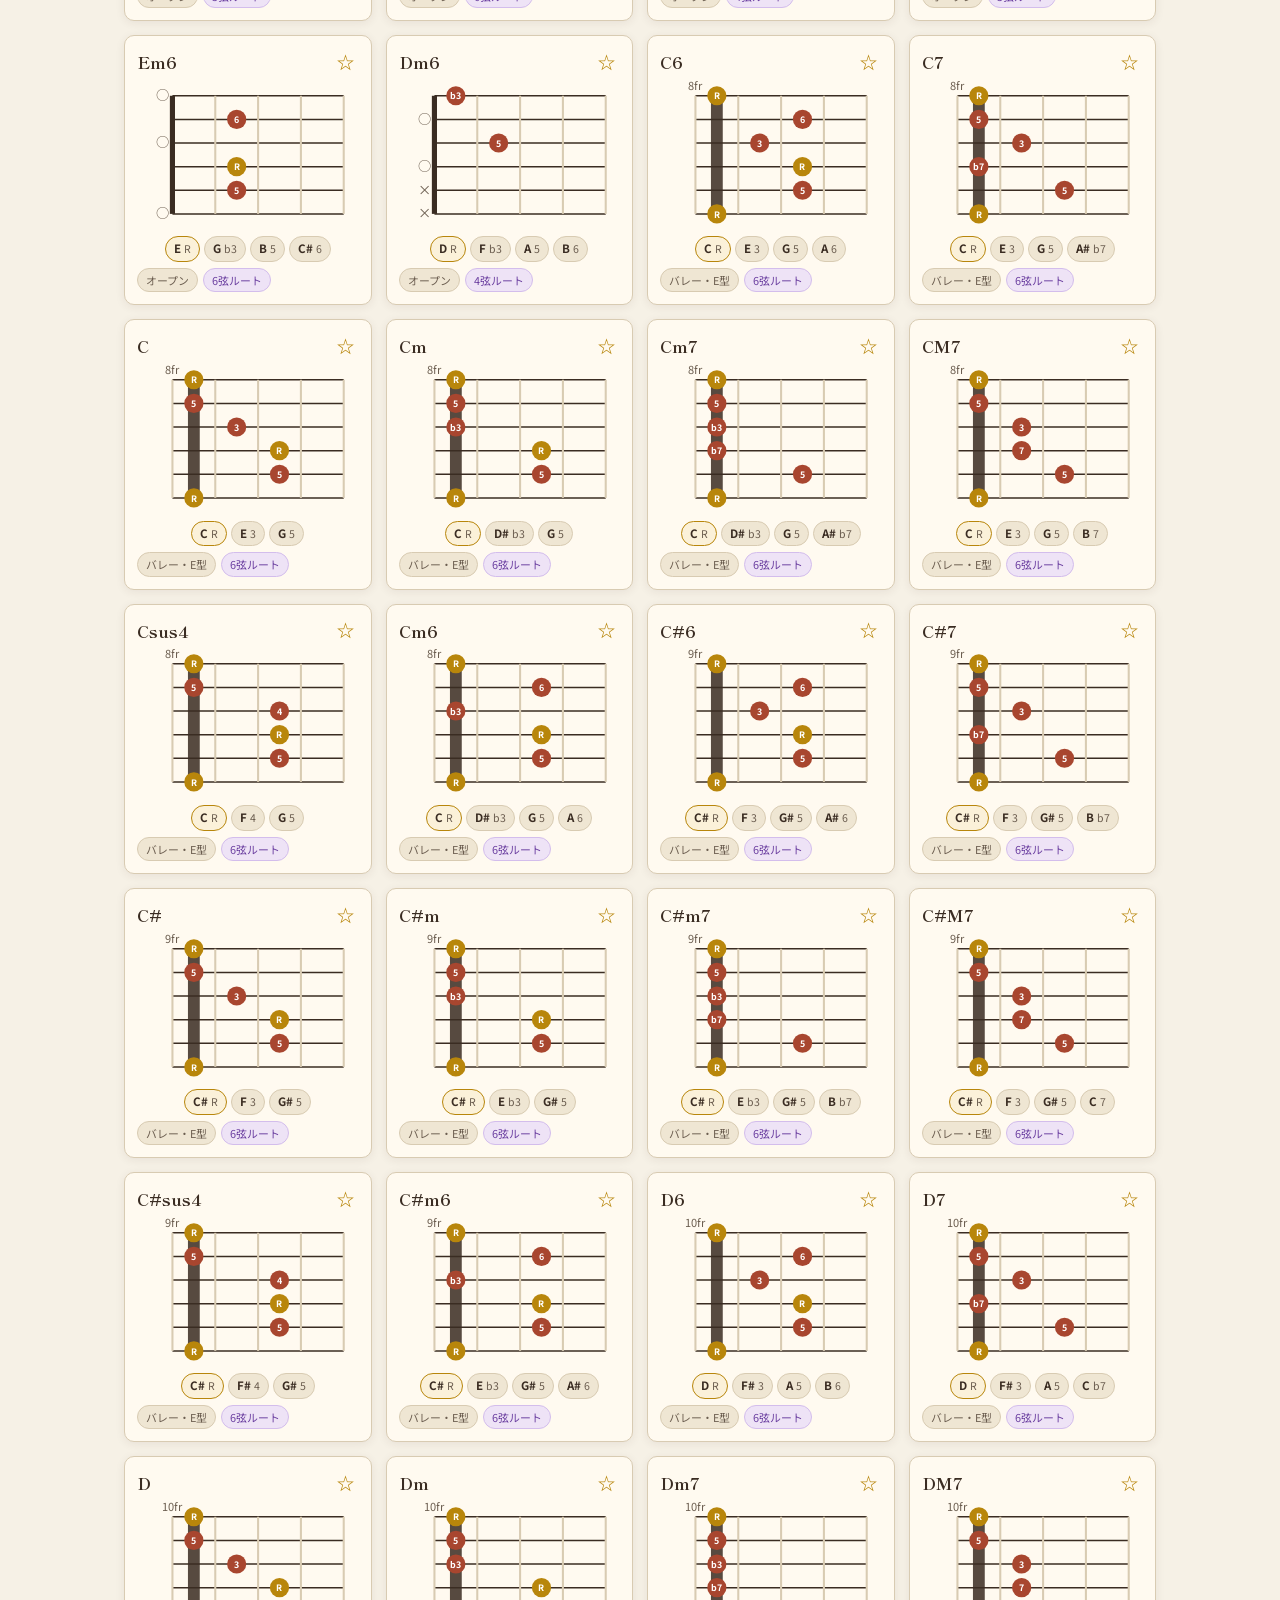
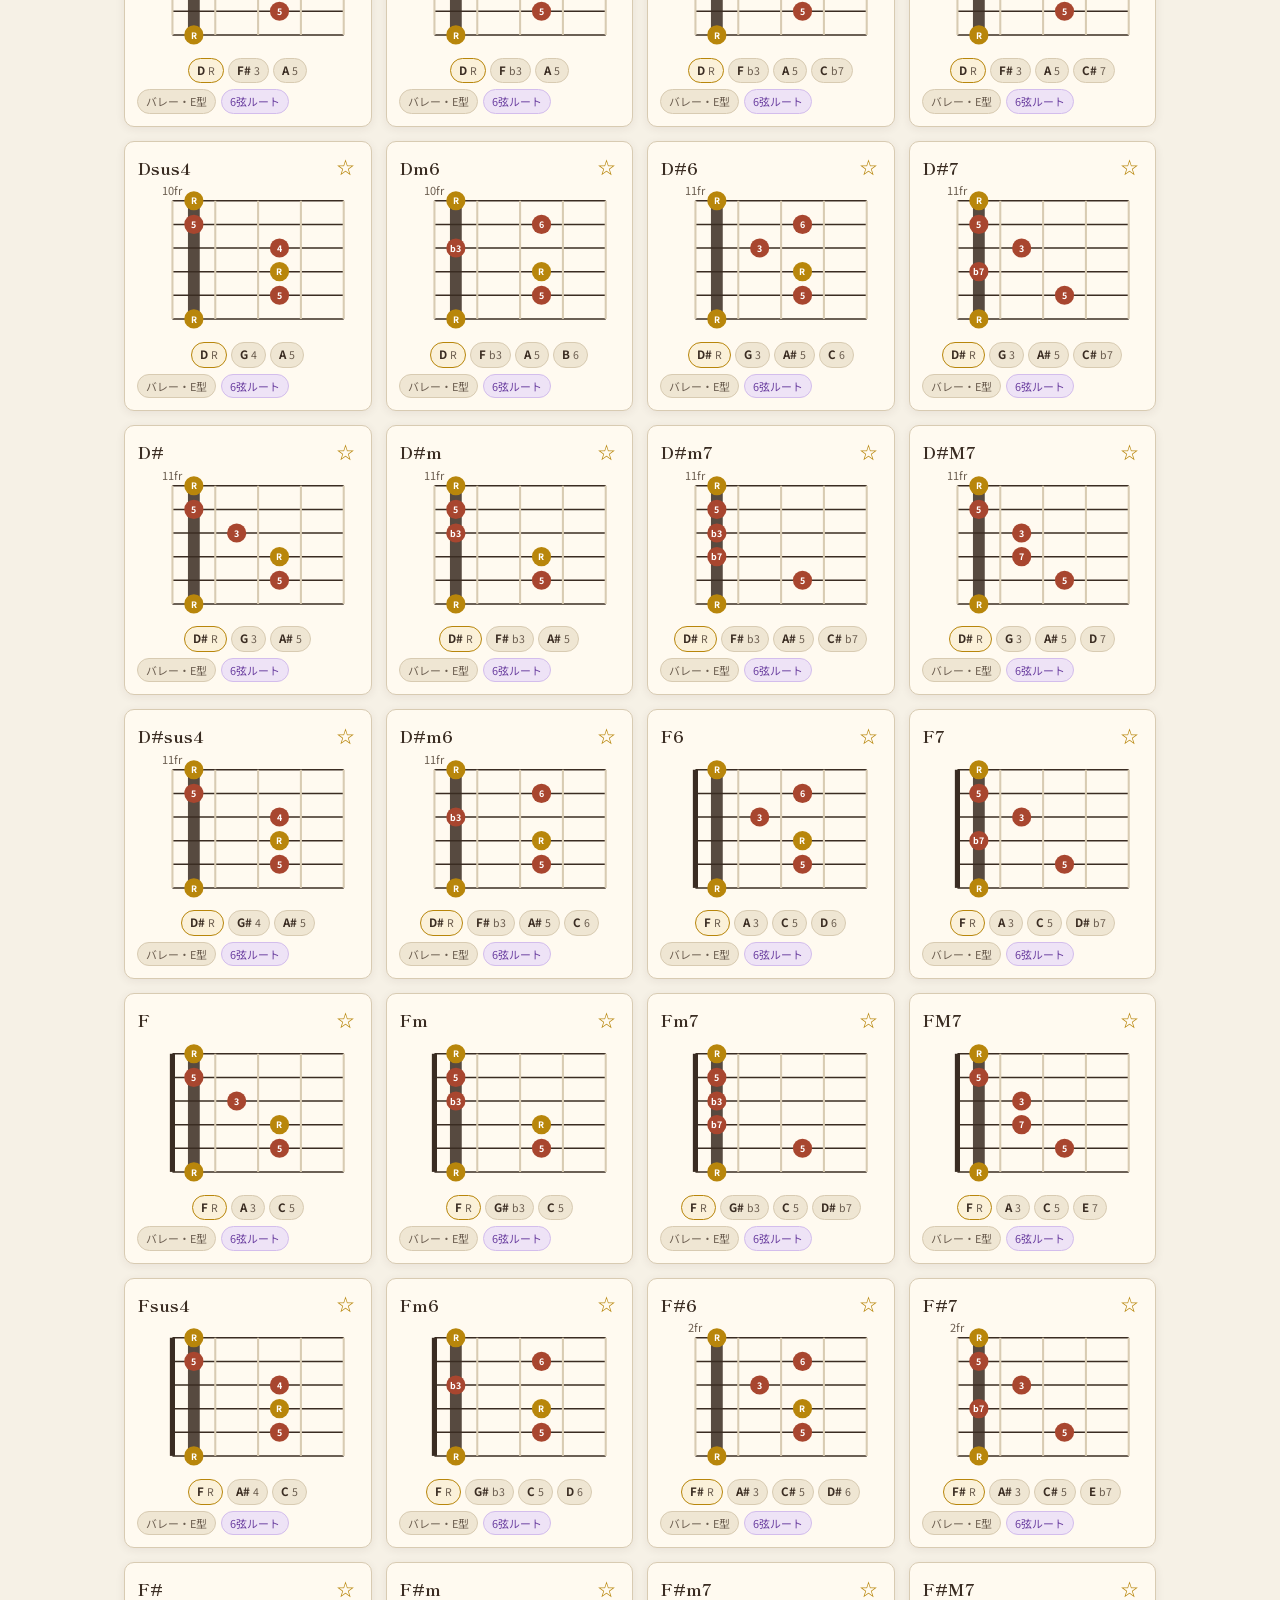
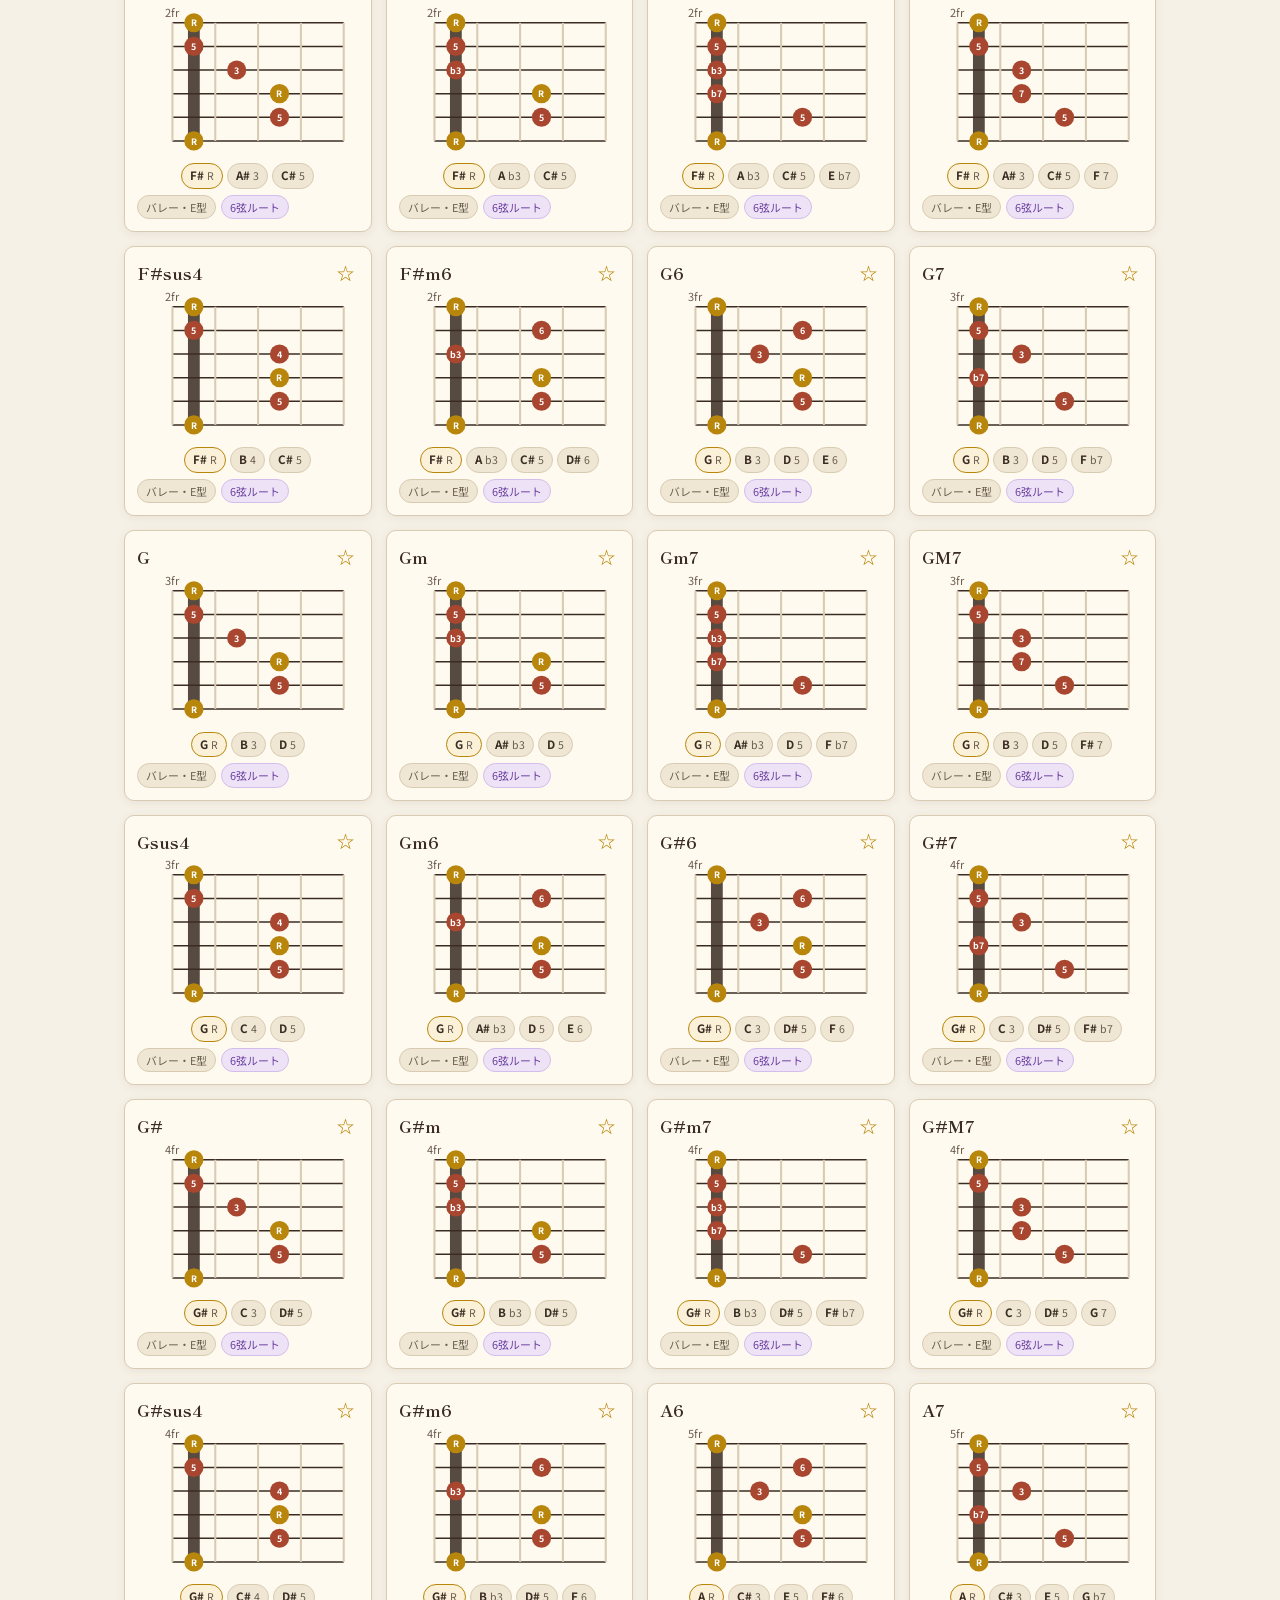
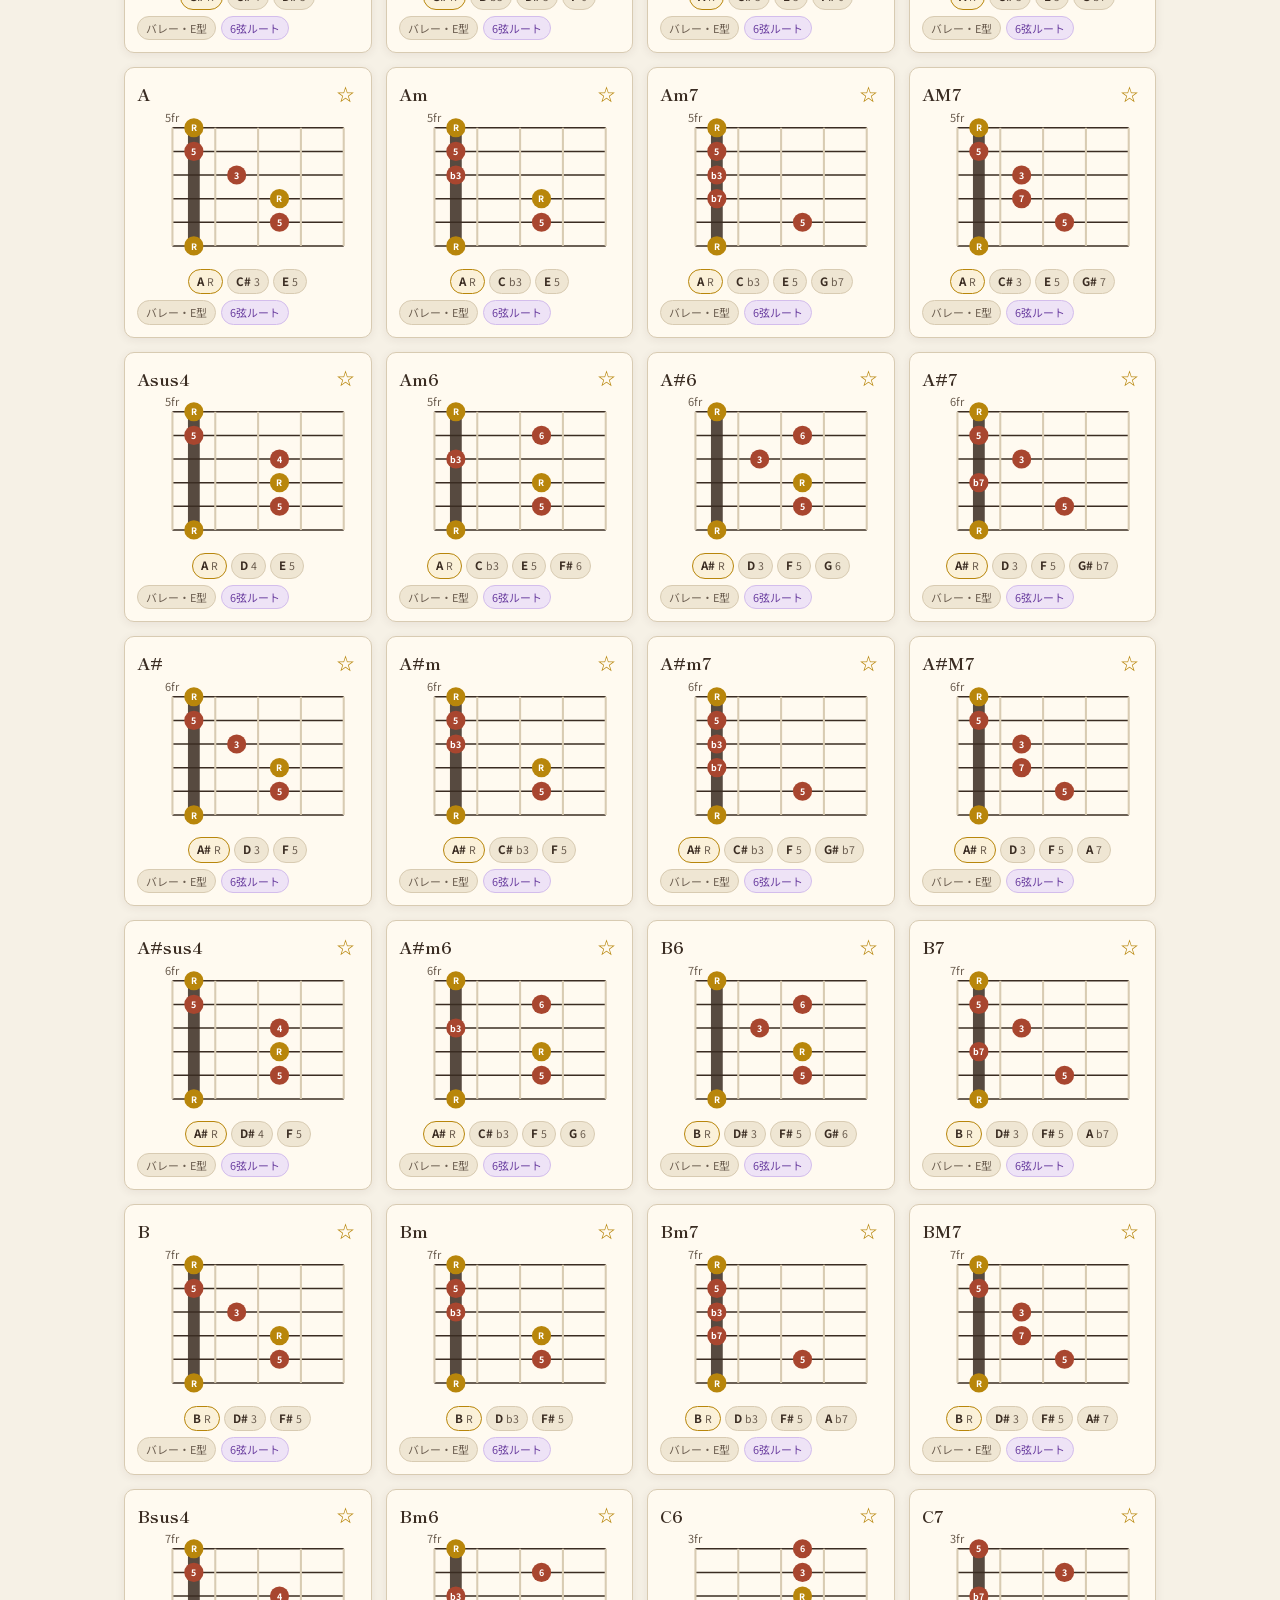
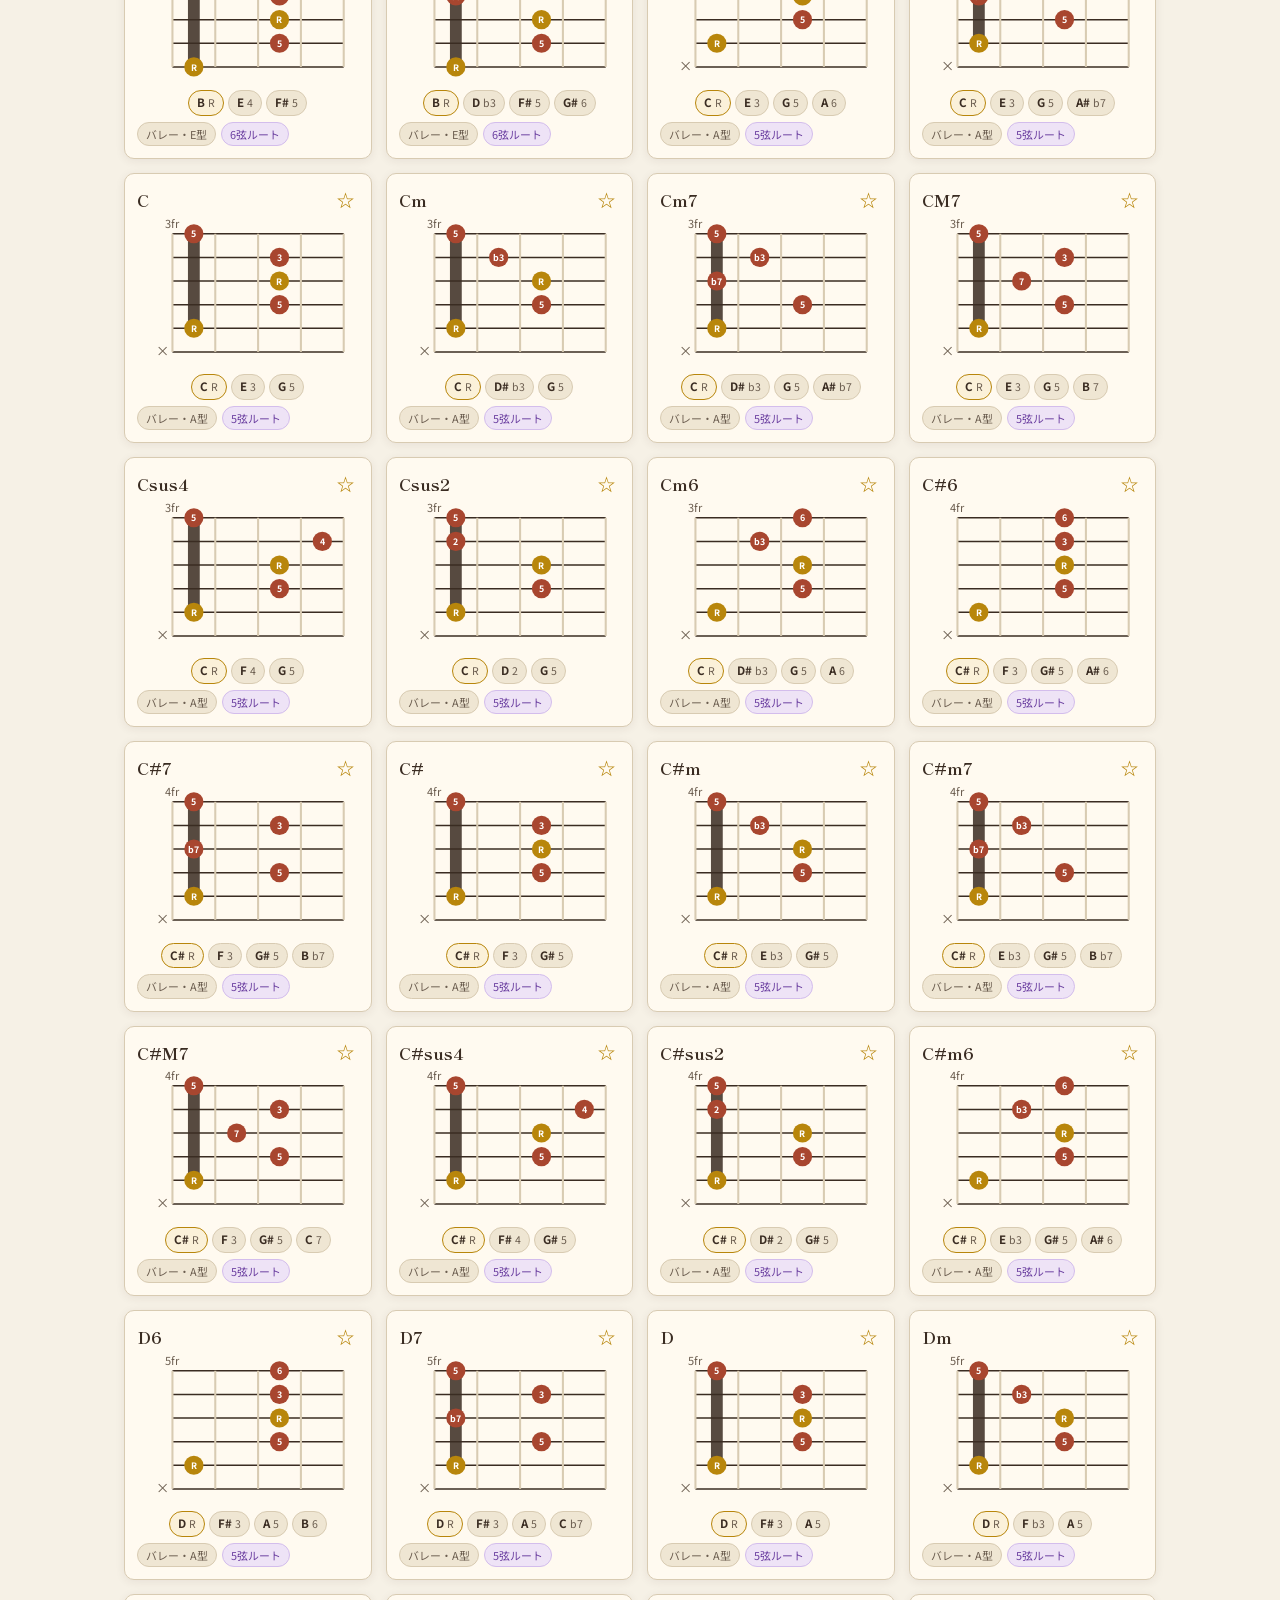
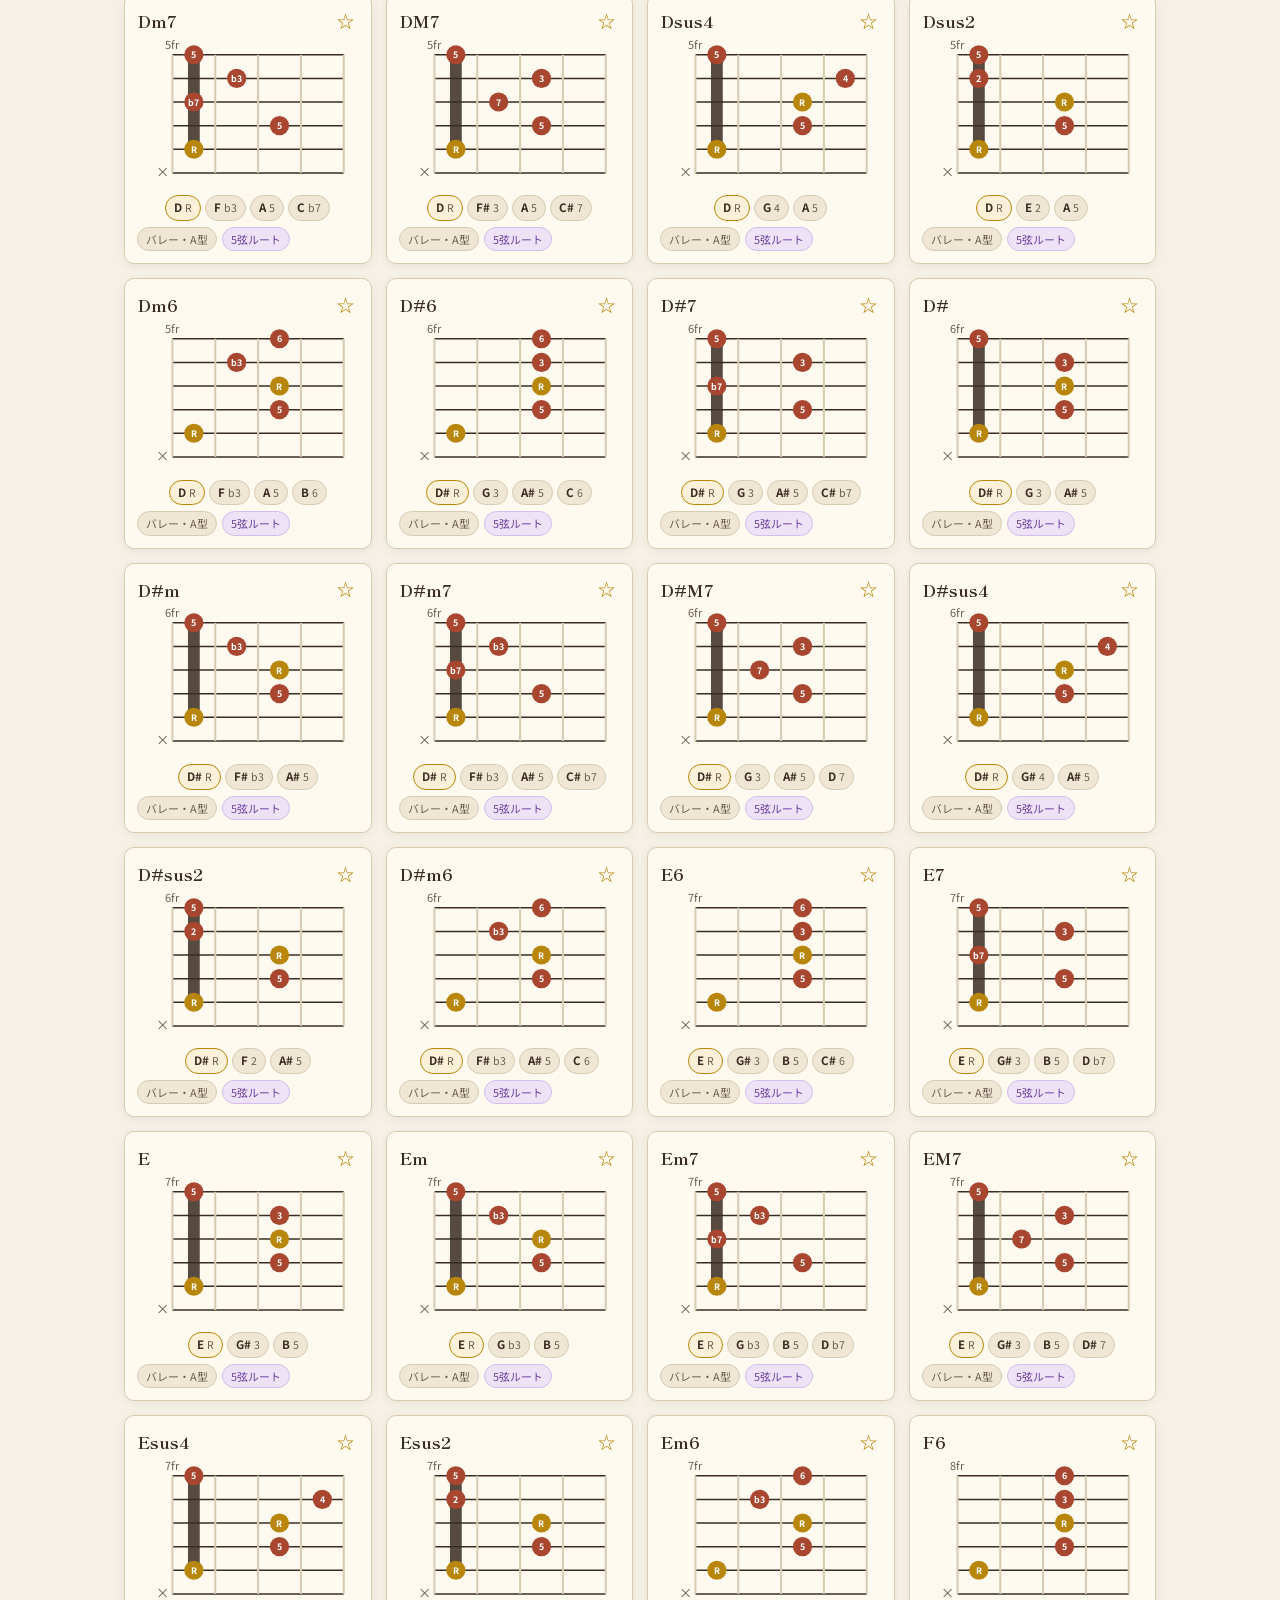
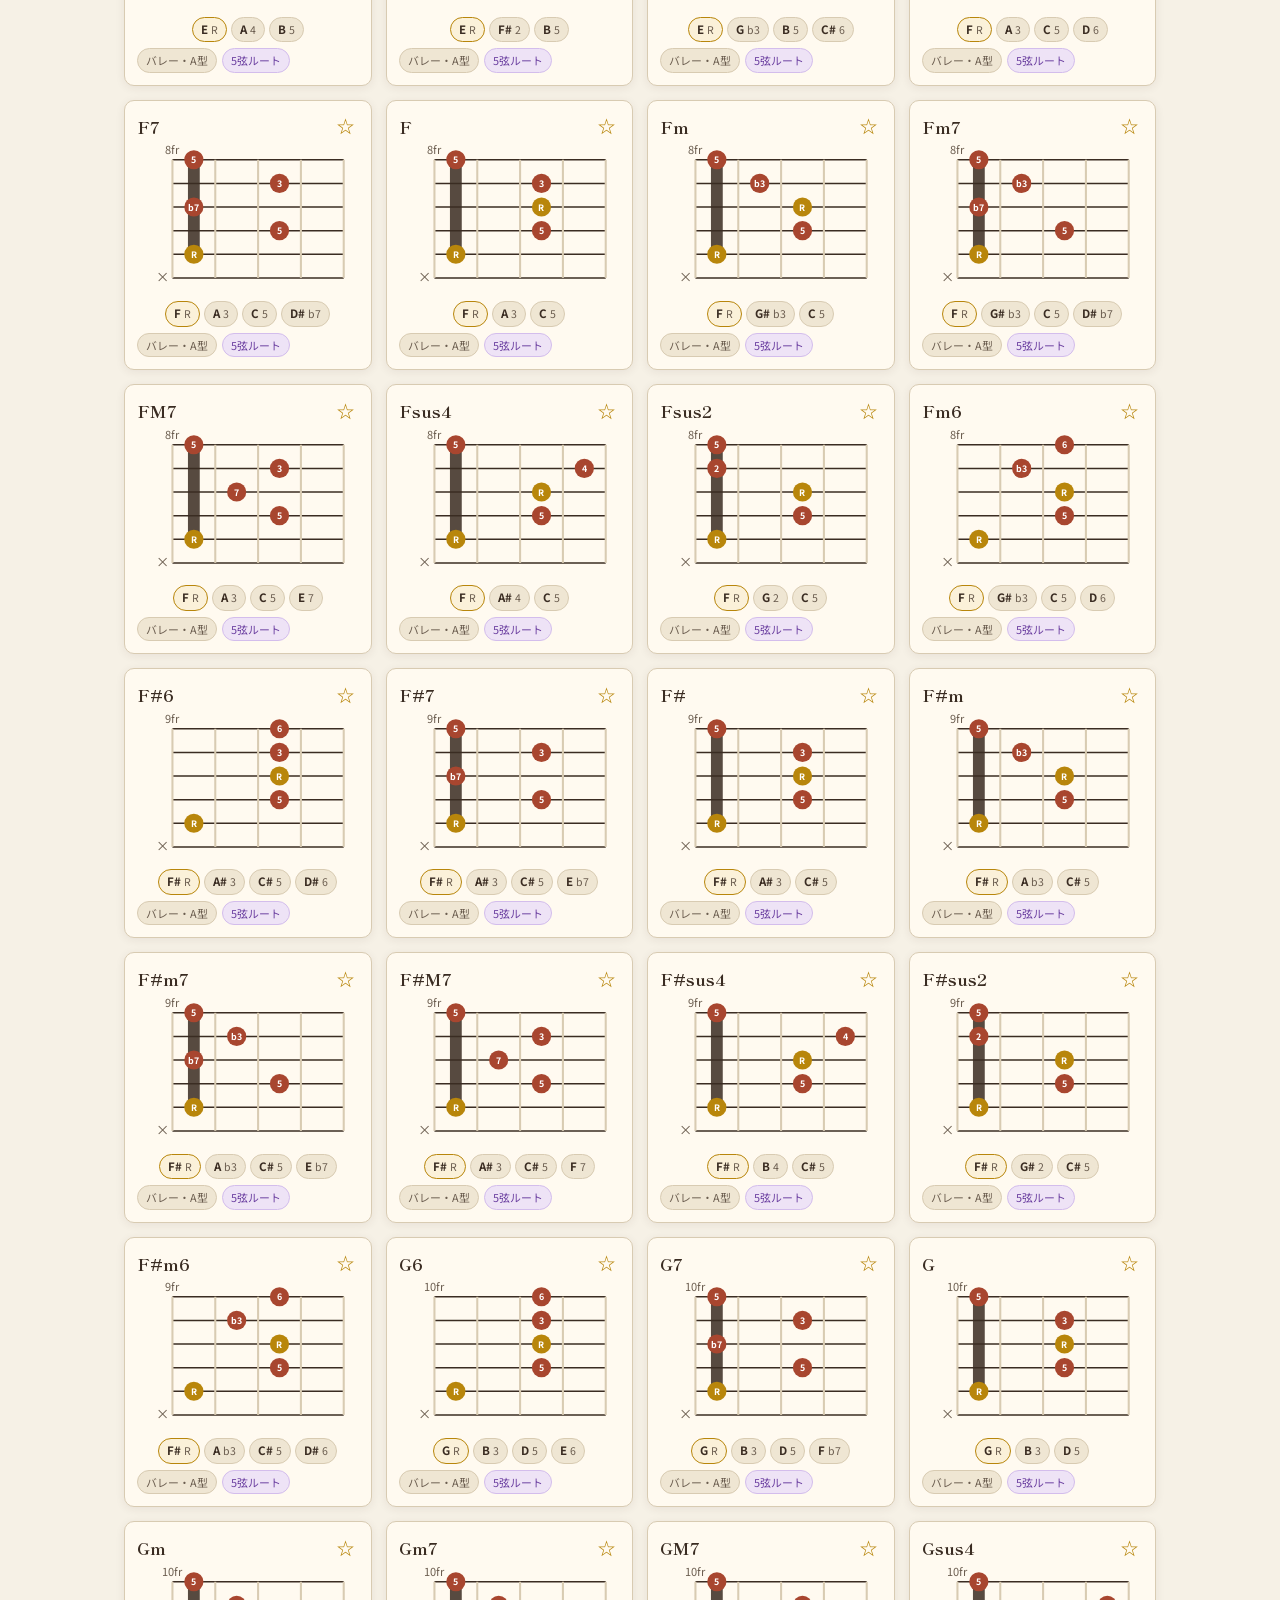
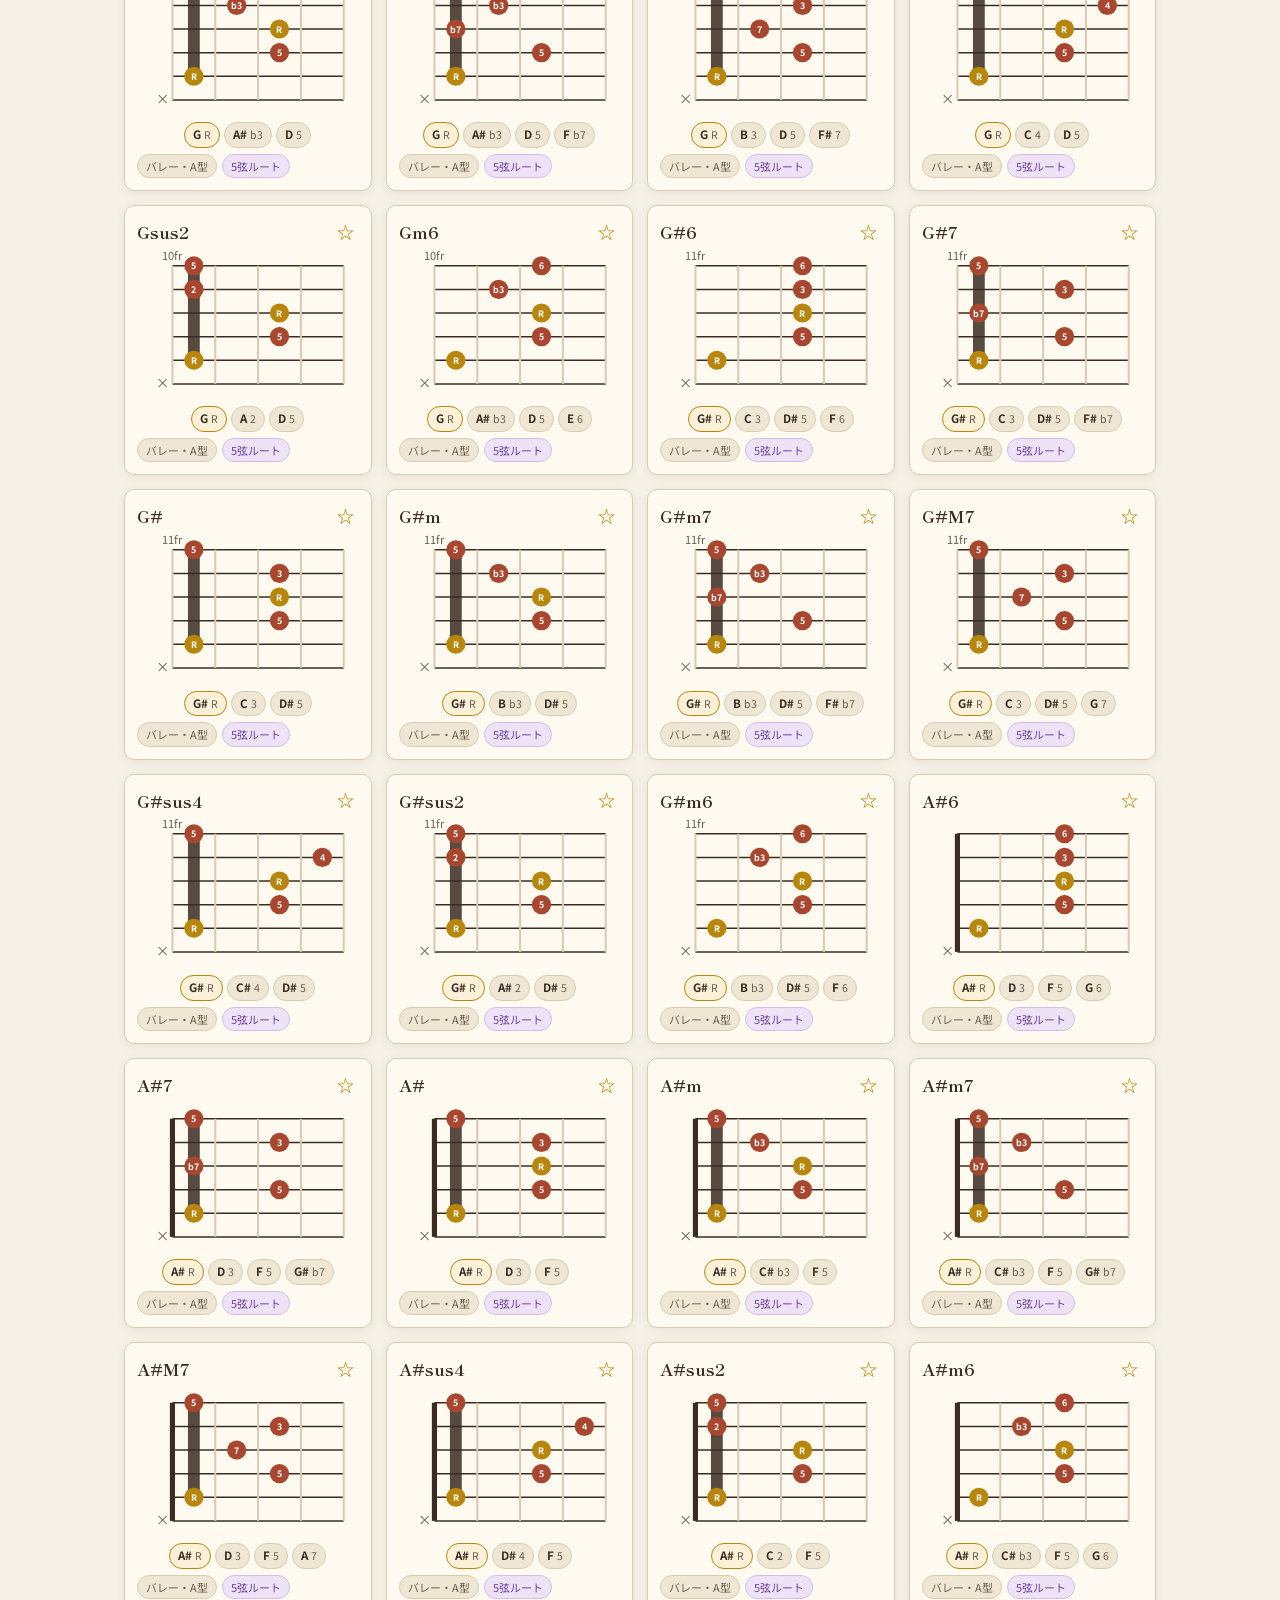
==== commit 4c233415: "Fit scale diagrams on mobile without scrolling; add degree/note toggle - Scale diagrams now shrink t" ====
--- a/guitar-chordbook/index.html
+++ b/guitar-chordbook/index.html
@@ -9,6 +9,12 @@
 <link rel="preconnect" href="https://fonts.gstatic.com" crossorigin>
 <link href="https://fonts.googleapis.com/css2?family=Shippori+Mincho:wght@500;700&family=Noto+Sans+JP:wght@400;500;700&display=swap" rel="stylesheet">
 <link rel="stylesheet" href="css/style.css">
+<link rel="manifest" href="manifest.webmanifest">
+<link rel="apple-touch-icon" href="icons/apple-touch-icon.png">
+<link rel="icon" href="icons/icon-192.png">
+<meta name="theme-color" content="#a8462f">
+<meta name="apple-mobile-web-app-capable" content="yes">
+<meta name="apple-mobile-web-app-title" content="Chord Book">
 </head>
 <body>
 
@@ -61,6 +67,10 @@
           <option value="barre-A-shape">バレーコード（A型）</option>
         </select>
       </div>
+      <div class="filter-row">
+        <label class="filter-label">表示</label>
+        <div class="toggle-group" id="labelModeToggle"></div>
+      </div>
     </div>
 
     <p class="mybook-hint" id="mybookHint" hidden>★をつけたお気に入りコードと、自分で追加したマイコードが表示されています。</p>
@@ -111,5 +121,10 @@
 
 <script src="js/chords.js"></script>
 <script src="js/app.js"></script>
+<script>
+  if ('serviceWorker' in navigator) {
+    window.addEventListener('load', () => navigator.serviceWorker.register('service-worker.js'));
+  }
+</script>
 </body>
 </html>
--- a/guitar-chordbook/css/style.css
+++ b/guitar-chordbook/css/style.css
@@ -183,6 +183,32 @@
   font-family: inherit;
 }
 
+.toggle-group {
+  display: inline-flex;
+  border: 1px solid var(--line);
+  border-radius: 999px;
+  padding: 3px;
+  background: var(--paper);
+  gap: 2px;
+}
+
+.toggle-btn {
+  border: none;
+  background: none;
+  color: var(--ink-soft);
+  padding: 7px 14px;
+  border-radius: 999px;
+  font-size: 0.85rem;
+  font-weight: 500;
+  cursor: pointer;
+  font-family: inherit;
+}
+
+.toggle-btn.is-active {
+  background: var(--accent);
+  color: #fff;
+}
+
 .mybook-hint {
   color: var(--ink-soft);
   font-size: 0.88rem;
@@ -309,6 +335,7 @@
 .chord-svg { display: block; }
 .string-line { stroke: var(--ink); stroke-width: 1; }
 .fret-line { stroke: var(--line); stroke-width: 1.4; }
+.fret-line--octave { stroke: var(--accent-soft); stroke-width: 2; }
 .nut-line { stroke: var(--ink); stroke-width: 3.5; }
 .barre-bar { stroke: var(--ink); stroke-width: 8; stroke-linecap: round; opacity: 0.85; }
 .dot { fill: var(--accent); }
@@ -317,6 +344,42 @@
 .degree-label--large { font-size: 8px; }
 .string-mark { fill: var(--ink-soft); font-size: 9px; font-family: 'Noto Sans JP', sans-serif; }
 .fret-label { fill: var(--ink-soft); font-size: 7.5px; font-family: 'Noto Sans JP', sans-serif; }
+.fret-number { fill: var(--ink-soft); font-size: 8px; font-family: 'Noto Sans JP', sans-serif; }
+
+/* ---------- Scale chart (0-15フレット フルネック表示) ---------- */
+
+.scale-list {
+  display: flex;
+  flex-direction: column;
+  gap: 16px;
+  padding-bottom: 60px;
+}
+
+.scale-card {
+  background: var(--card-bg);
+  border: 1px solid var(--line);
+  border-radius: var(--radius);
+  padding: 16px 18px;
+  box-shadow: var(--shadow);
+}
+
+.scale-card__position-hint {
+  margin: 0 0 10px;
+  font-size: 0.78rem;
+  color: var(--ink-soft);
+}
+
+.scale-card__diagram-wrap {
+  overflow-x: auto;
+  padding-bottom: 4px;
+}
+
+.scale-svg { width: 470px; max-width: none; }
+
+@media (max-width: 520px) {
+  .scale-card { padding: 14px 12px; }
+  .scale-svg { width: 100%; max-width: 100%; }
+}
 
 /* ---------- Form (add custom chord) ---------- */
 
